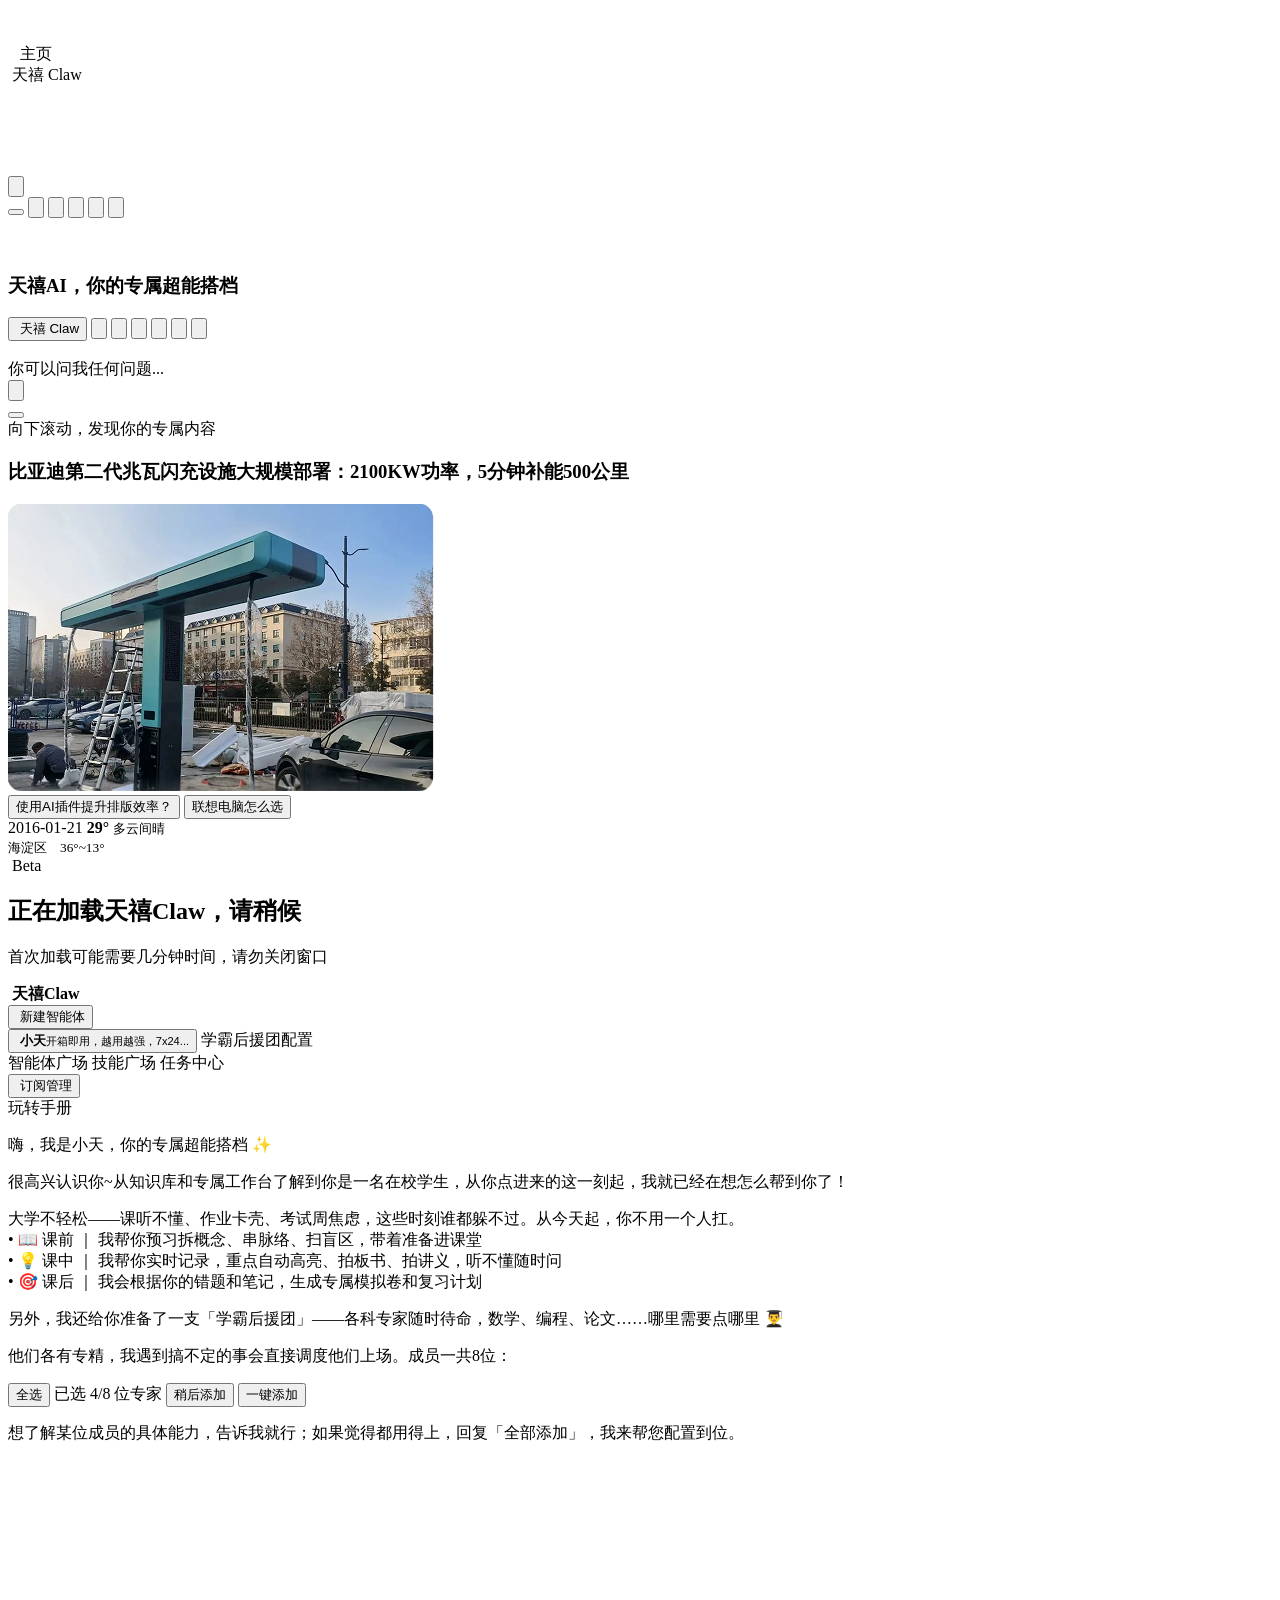
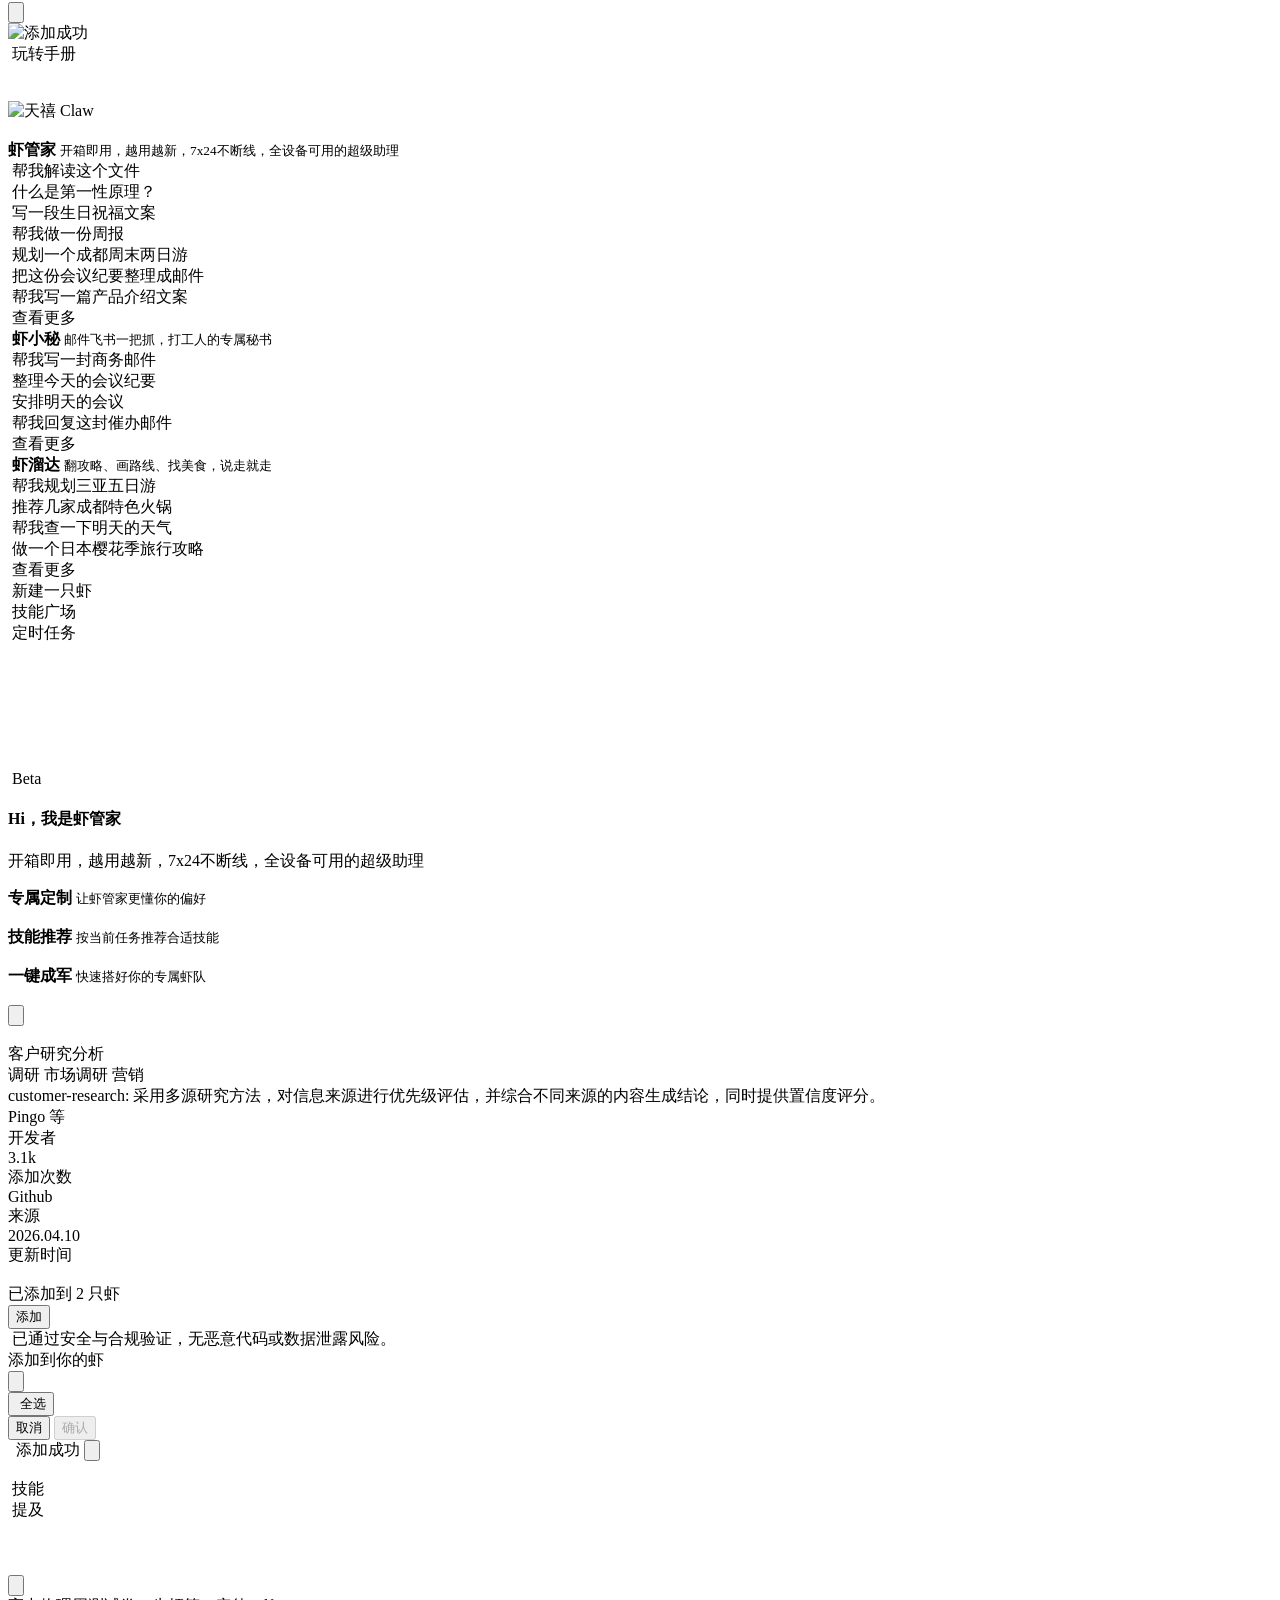
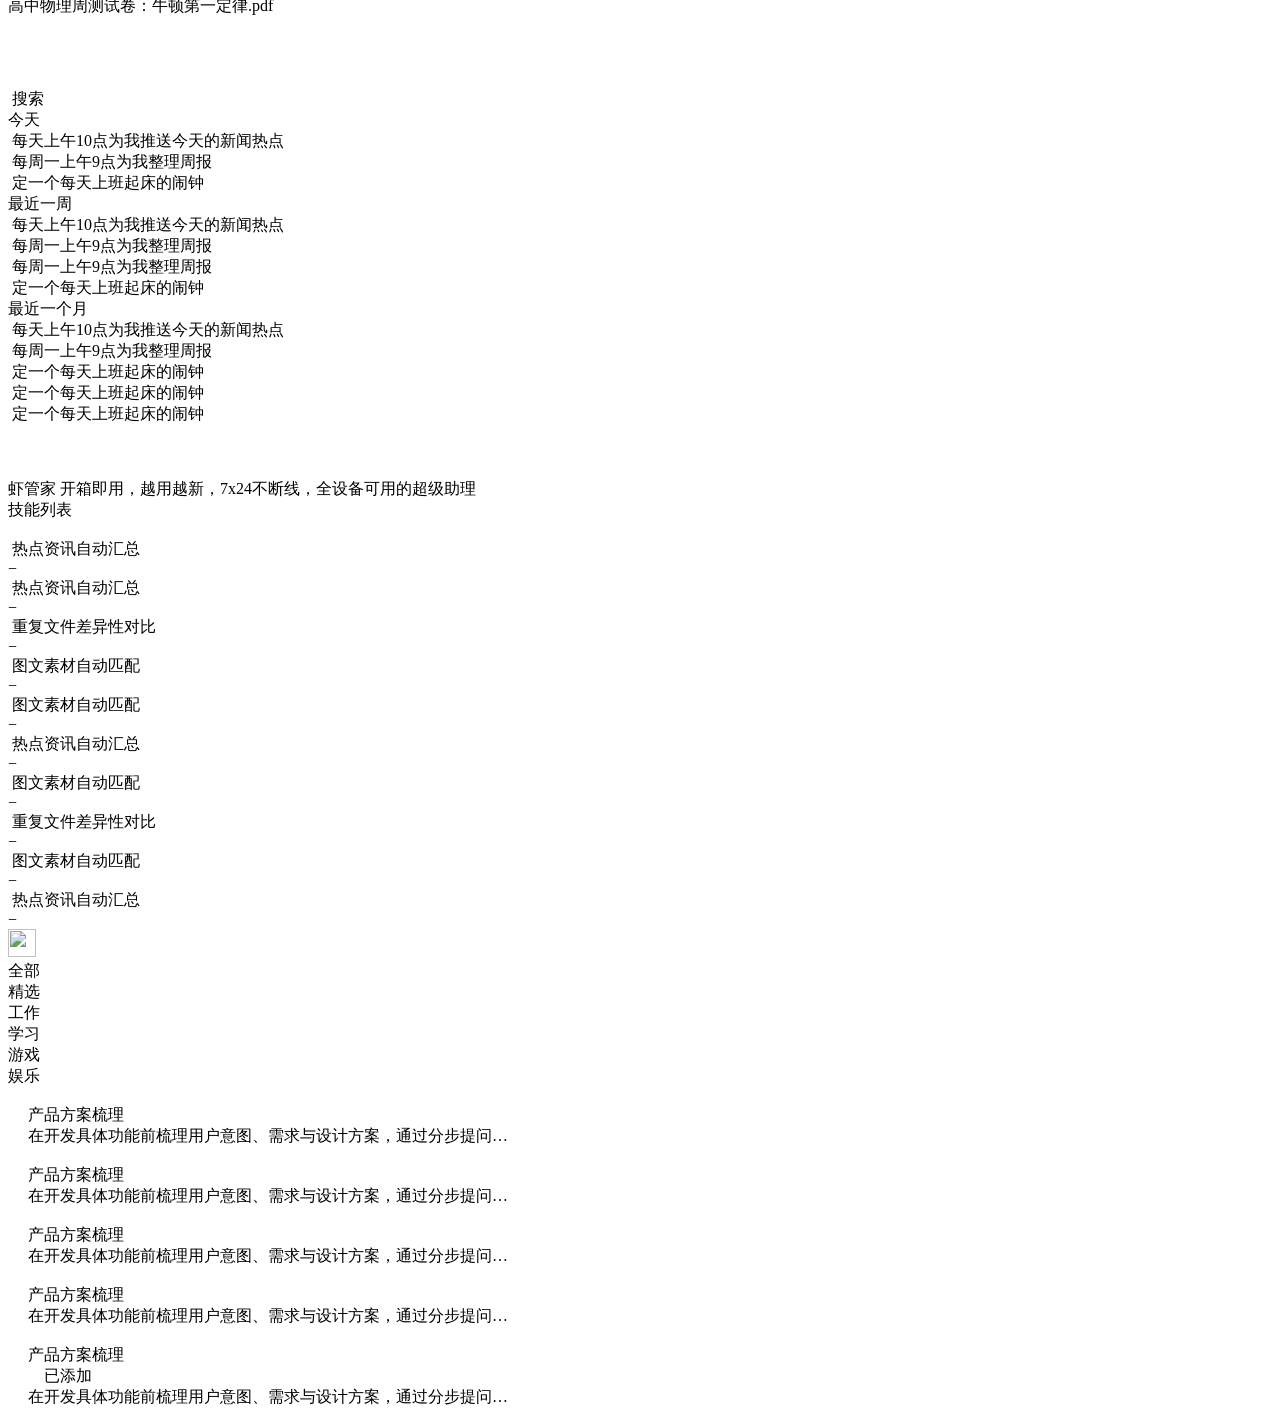
==== index.html @ ce63c719 "Update team agent names and news image" ====
<!doctype html>
<html lang="zh-CN">
  <head>
    <meta charset="UTF-8" />
    <meta name="viewport" content="width=device-width, initial-scale=1.0" />
    <title>天禧 Claw 原型 Demo</title>
    <link rel="preconnect" href="https://fonts.googleapis.com" />
    <link rel="preconnect" href="https://fonts.gstatic.com" crossorigin />
    <link
      href="https://fonts.googleapis.com/css2?family=Noto+Sans+SC:wght@400;500;700;800&display=swap"
      rel="stylesheet"
    />
    <link rel="stylesheet" href="./styles.css?v=113" />
  </head>
  <body>
    <main class="app-shell">
      <section class="window-frame">
        <header class="tab-bar">
          <div class="tab-left">
            <div class="nav-actions">
              <div class="icon-button icon-back" id="nav-back" aria-hidden="true">
                <img src="./figma-assets/4ac246a7-0e1b-4ee4-8113-e350b06fe757.svg" alt="" style="transform: rotate(180deg);" />
              </div>
              <div class="icon-button icon-next" id="nav-forward" aria-hidden="true">
                <img src="./figma-assets/8ca79659-a02a-4517-a2ae-71a71b593ab6.svg" alt="" />
              </div>
            </div>
            <div class="tabs">
              <div class="tab-chip" id="tab-home">
                <span class="tab-home-icon" aria-hidden="true">
                  <img class="tab-home-main" src="./figma-assets/990e00f2-61ce-4f03-9f2d-d0581089fe7e.svg" alt="" />
                  <img class="tab-home-mid" src="./figma-assets/045ca61f-9011-415b-8958-8389de54ae54.svg" alt="" />
                  <img class="tab-home-base" src="./figma-assets/0bb4f786-f75f-4412-b637-b1a42da5229c.svg" alt="" />
                </span>
                <span>主页</span>
              </div>
              <div class="tab-chip is-active" id="tab-claw">
                <span class="tab-chip-icon tab-chip-icon-claw" aria-hidden="true">
                  <img src="./figma-assets/31648c85-08b3-4367-ae29-587fd6237d54.svg" alt="" style="filter: brightness(0) invert(1);" />
                </span>
                <span>天禧 Claw</span>
              </div>
            </div>
          </div>
          <div class="tab-right">
            <div class="account-pill" aria-hidden="true">
              <img class="account-user" src="./figma-assets/edfb278c-764c-4f7b-ab98-3ed2301c6271.svg" alt="" />
              <span class="account-caret-wrap">
                <img class="account-caret-image" src="./figma-assets/00798c63-3f5c-48d7-908f-c9af66a1bd31.svg" alt="" />
              </span>
            </div>
            <div class="icon-button pin-button" aria-hidden="true">
              <img src="./figma-assets/a2332c31-f5c5-4651-a4c7-7cb9e21b0c14.svg" alt="" />
            </div>
            <div class="icon-button mini-button" aria-hidden="true">
              <img src="./figma-assets/a1cff4db-3dea-4eca-b961-a8d2ce35aea8.svg" alt="" />
            </div>
            <div class="icon-button square-button" aria-hidden="true">
              <img src="./figma-assets/6c886061-3810-4cc1-86ee-c3b3a1c0c426.svg" alt="" />
            </div>
            <div class="icon-button close-button" aria-hidden="true">
              <img src="./figma-assets/d434c192-59c8-4ac8-921a-c99f9961f781.svg" alt="" />
            </div>
          </div>
        </header>

        <div class="claw-flow" id="claw-flow" aria-label="天禧 Claw 开箱流程">
          <section class="claw-flow-page claw-home-page" id="claw-home-page">
            <aside class="home-rail" aria-label="主导航">
              <button class="home-rail-toggle" type="button" aria-label="展开侧栏">
                <img src="./custom-assets/claw-flow/sidebar-toggle.svg" alt="" />
              </button>
              <div class="home-rail-stack">
                <button class="home-rail-new" type="button" aria-label="新建">
                  <span></span>
                </button>
                <button class="home-rail-item" type="button" aria-label="知识库">
                  <img src="./custom-assets/claw-flow/rail-note.svg" alt="" />
                </button>
                <button class="home-rail-item" type="button" aria-label="模型广场">
                  <img src="./custom-assets/claw-flow/rail-model.svg" alt="" />
                </button>
                <button class="home-rail-item" type="button" aria-label="AI Space">
                  <img src="./custom-assets/claw-flow/rail-space.svg" alt="" />
                </button>
                <button class="home-rail-item home-claw-entry" id="home-sidebar-claw" type="button" aria-label="进入天禧 Claw">
                  <img src="./figma-assets/31648c85-08b3-4367-ae29-587fd6237d54.svg" alt="" />
                </button>
                <button class="home-rail-item" type="button" aria-label="历史纪录">
                  <img src="./custom-assets/claw-flow/rail-history.svg" alt="" />
                </button>
              </div>
            </aside>

            <div class="home-content">
              <div class="home-top-actions">
                <span class="home-top-icon"><img src="./custom-assets/claw-flow/home-phone.svg" alt="" /></span>
                <span class="home-top-icon"><img src="./custom-assets/claw-flow/home-bell.svg" alt="" /></span>
              </div>

              <div class="home-main">
                <div class="home-greeting">
                  <img class="home-orb" src="./custom-assets/claw-flow/home-orb.svg" alt="" />
                  <h1>天禧AI，你的专属超能搭档</h1>
                </div>

                <div class="home-feature-row" aria-label="推荐入口">
                  <button class="home-feature-chip is-claw" id="home-claw-chip" type="button">
                    <img src="./figma-assets/31648c85-08b3-4367-ae29-587fd6237d54.svg" alt="" />
                    <span>天禧 Claw</span>
                  </button>
                  <button class="home-feature-chip home-feature-art feature-write-art" type="button" aria-label="AI写作"><img src="./custom-assets/claw-flow/feature-write-button.svg" alt="" /></button>
                  <button class="home-feature-chip home-feature-art feature-translate-art" type="button" aria-label="AI翻译"><img src="./custom-assets/claw-flow/feature-translate-button.svg" alt="" /></button>
                  <button class="home-feature-chip home-feature-art feature-control-art" type="button" aria-label="AI操控"><img src="./custom-assets/claw-flow/feature-control-button.svg" alt="" /></button>
                  <button class="home-feature-chip home-feature-art feature-note-art" type="button" aria-label="AI妙记"><img src="./custom-assets/claw-flow/feature-note-button.svg" alt="" /></button>
                  <button class="home-feature-chip home-feature-art feature-cc-art" type="button" aria-label="同声传译"><img src="./custom-assets/claw-flow/feature-cc-button.svg" alt="" /></button>
                  <button class="home-feature-chip home-feature-art feature-all-art" type="button" aria-label="全部"><img src="./custom-assets/claw-flow/feature-all-button.svg" alt="" /></button>
                </div>

                <div class="home-prompt-card">
                  <img class="home-prompt-art" src="./custom-assets/claw-flow/home-input.svg" alt="" />
                  <div class="home-prompt-placeholder">你可以问我任何问题...</div>
                  <div class="home-prompt-toolbar">
                    <div class="home-prompt-left">
                      <button class="home-agent-pill" type="button" aria-label="智能体">
                        <img src="./custom-assets/claw-flow/agent-button.svg" alt="" />
                      </button>
                    </div>
                    <div class="home-prompt-tools">
                      <span class="tool-mini tool-cut"></span>
                      <span class="tool-mini tool-file"></span>
                      <span class="tool-mini tool-image"></span>
                      <span class="tool-mini tool-voice"></span>
                      <span class="home-tool-divider"></span>
                      <button class="home-send" type="button" aria-label="发送"></button>
                    </div>
                  </div>
                </div>

                <div class="home-discover">
                  <div class="home-discover-hint"><span class="home-scroll-icon"></span>向下滚动，发现你的专属内容</div>
                  <div class="home-card-grid">
                    <article class="home-news-card">
                      <h3>比亚迪第二代兆瓦闪充设施大规模部署：2100KW功率，5分钟补能500公里</h3>
                      <img src="./custom-assets/claw-flow/news-byd-flash-charge.png" alt="" />
                    </article>
                    <article class="home-query-card">
                      <button type="button">使用AI插件提升排版效率？<span class="query-arrow"></span></button>
                      <button type="button">联想电脑怎么选<span class="query-arrow"></span></button>
                    </article>
                    <article class="home-weather-card">
                      <span>2016-01-21</span>
                      <strong>29°</strong>
                      <small>多云间晴<br />海淀区　36°~13°</small>
                    </article>
                  </div>
                </div>
              </div>
            </div>
          </section>

          <section class="claw-flow-page claw-loading-page" id="claw-loading-page" aria-live="polite">
            <div class="loading-center">
              <div class="loading-mascot-wrap">
                <img class="loading-mascot" src="./custom-assets/claw-flow/loading-claw.png" alt="" />
                <span class="loading-beta">Beta</span>
              </div>
              <h2>正在加载天禧Claw，请稍候</h2>
              <div class="loading-progress" role="progressbar" aria-label="加载进度" aria-valuemin="0" aria-valuemax="100">
                <span id="claw-loading-bar"></span>
              </div>
              <p>首次加载可能需要几分钟时间，请勿关闭窗口</p>
            </div>
          </section>

          <section class="claw-flow-page claw-config-page" id="claw-config-page">
            <aside class="claw-config-sidebar">
              <div class="claw-side-logo">
                <img src="./figma-assets/31648c85-08b3-4367-ae29-587fd6237d54.svg" alt="" />
                <strong>天禧Claw</strong>
                <img class="side-collapse-icon" src="./custom-assets/claw-flow/sidebar-toggle.svg" alt="" />
              </div>
              <button class="claw-new-agent" type="button" aria-label="新建智能体">
                <img class="claw-new-agent-art" src="./custom-assets/claw-flow/new-agent-button.svg" alt="" />
                <span class="claw-new-agent-label">新建智能体</span>
              </button>
              <div class="claw-sidebar-work-scroll" aria-label="Claw 工作区导航">
                <button class="claw-agent-brief" type="button" data-claw-section="xiaotian" aria-label="小天">
                  <img src="./custom-assets/claw-flow/claw-avatar.png" alt="" />
                  <span><strong>小天</strong><small>开箱即用，越用越强，7x24...</small></span>
                </button>
                <span class="claw-config-entry is-active" data-claw-section="config" role="button" tabindex="0"><img src="./custom-assets/claw-flow/nav-config.svg" alt="" />学霸后援团配置</span>
                <div class="claw-sidebar-work-divider" aria-hidden="true"></div>
                <div class="claw-added-agent-list" id="claw-added-agent-list" aria-label="已添加智能体"></div>
              </div>
              <nav class="claw-config-nav" aria-label="Claw 导航">
                <span data-claw-section="expert-market" role="button" tabindex="0"><img src="./custom-assets/claw-flow/nav-agent-market.svg" alt="" />智能体广场</span>
                <span data-claw-section="skill" role="button" tabindex="0"><img src="./custom-assets/claw-flow/nav-skill-upload.svg" alt="" />技能广场</span>
                <span data-claw-section="task" role="button" tabindex="0"><img src="./custom-assets/claw-flow/nav-task-upload.svg" alt="" />任务中心</span>
              </nav>
              <button class="claw-subscription-entry" type="button" aria-label="订阅管理" data-claw-section="subscription">
                <img src="./custom-assets/claw-flow/subscription-manage.svg" alt="" />
                <span>订阅管理</span>
              </button>
            </aside>

            <div class="claw-config-main">
              <div class="claw-config-tip">
                <span class="tip-badge">玩转手册</span>
                <span class="tip-icon-btn"><img src="./figma-assets/943e5836-dc3f-4649-b350-d6d53802ca17.svg" alt="" /></span>
                <span class="tip-icon-btn"><img src="./figma-assets/31a5484d-800b-45f9-9edd-88087b498f6c.svg" alt="" /></span>
              </div>
              <div class="claw-dialog-scroll">
                <article class="claw-dialog is-intro-pending-root">
                  <p>嗨，我是小天，你的专属超能搭档 ✨</p>
                  <p>很高兴认识你~从知识库和专属工作台了解到你是一名在校学生，从你点进来的这一刻起，我就已经在想怎么帮到你了！</p>
                  <p data-typewriter-text="大学不轻松——课听不懂、作业卡壳、考试周焦虑，这些时刻谁都躲不过。从今天起，你不用一个人扛。&#10;• 📖 课前 ｜ 我帮你预习拆概念、串脉络、扫盲区，带着准备进课堂&#10;• 💡 课中 ｜ 我帮你实时记录，重点自动高亮、拍板书、拍讲义，听不懂随时问&#10;• 🎯 课后 ｜ 我会根据你的错题和笔记，生成专属模拟卷和复习计划">大学不轻松——课听不懂、作业卡壳、考试周焦虑，这些时刻谁都躲不过。从今天起，你不用一个人扛。<br />• 📖 课前 ｜ 我帮你预习拆概念、串脉络、扫盲区，带着准备进课堂<br />• 💡 课中 ｜ 我帮你实时记录，重点自动高亮、拍板书、拍讲义，听不懂随时问<br />• 🎯 课后 ｜ 我会根据你的错题和笔记，生成专属模拟卷和复习计划</p>
                  <p>另外，我还给你准备了一支「学霸后援团」——各科专家随时待命，数学、编程、论文……哪里需要点哪里 👨‍🎓</p>
                  <p>他们各有专精，我遇到搞不定的事会直接调度他们上场。成员一共8位：</p>

                  <div class="agent-select-grid" id="agent-select-grid" aria-label="选择智能体卡片"></div>

                  <div class="agent-selection-bar">
                    <button class="agent-select-all" id="agent-select-all" type="button" aria-checked="mixed">
                      <span class="agent-select-box" aria-hidden="true"></span>
                      <span>全选</span>
                    </button>
                    <span class="agent-selected-count" id="agent-selected-count">已选 4/8 位专家</span>
                    <button class="agent-later-button" id="agent-later-button" type="button">稍后添加</button>
                    <button class="agent-add-button" id="agent-add-button" type="button">一键添加</button>
                  </div>

                  <p>想了解某位成员的具体能力，告诉我就行；如果觉得都用得上，回复「全部添加」，我来帮您配置到位。</p>
                </article>
              </div>

              <form class="claw-fixed-composer">
                <div class="composer-glow"></div>
                <div class="composer-card">
                  <div class="composer-input-wrap">
                    <div
                      class="prompt-editor"
                      contenteditable="true"
                      role="textbox"
                      aria-multiline="true"
                      data-placeholder="输入任务描述或提问任何问题"
                    ></div>
                  </div>
                  <div class="composer-toolbar">
                    <div class="toolbar-left">
                      <div class="pill-select pill-flagship-select" aria-label="旗舰模式"><img class="pill-flagship-art" src="./custom-assets/claw-flow/flagship-mode-button.svg?v=2" alt="" /></div>
                      <div class="pill-select pill-art-select" aria-label="技能"><img src="./custom-assets/claw-flow/skill-button.svg" alt="" /></div>
                      <div class="pill-select pill-art-select" aria-label="提及"><img src="./custom-assets/claw-flow/mention-button.svg" alt="" /></div>
                    </div>
                    <div class="toolbar-right">
                      <div class="tool-group-wrap">
                        <div class="tool-group">
                          <div class="tool-icon"><img src="./文件.svg" alt="" /></div>
                          <div class="tool-icon"><img src="./图片.svg" alt="" /></div>
                          <div class="tool-icon"><img src="./语音.svg" alt="" /></div>
                        </div>
                        <span class="toolbar-divider"></span>
                      </div>
                      <button class="send-button" type="button"><img src="./send.svg" alt="" /></button>
                    </div>
                  </div>
                </div>
              </form>
            </div>

            <div class="claw-xiaotian-main" id="claw-xiaotian-main" hidden>
              <div class="claw-xiaotian-tip">
                <span class="tip-badge">玩转手册</span>
                <span class="tip-icon-btn"><img src="./figma-assets/943e5836-dc3f-4649-b350-d6d53802ca17.svg" alt="" /></span>
                <span class="tip-icon-btn"><img src="./figma-assets/31a5484d-800b-45f9-9edd-88087b498f6c.svg" alt="" /></span>
              </div>
              <div class="claw-xiaotian-content">
                <div class="claw-agent-home-hero">
                  <img class="claw-agent-home-avatar" id="claw-agent-home-avatar" src="./custom-assets/claw-flow/claw-avatar.png" alt="" />
                  <h1 id="claw-agent-home-title">Hi，我是小天</h1>
                  <p id="claw-agent-home-desc">开箱即用，越用越强，7x24不断线，全设备可用的超级助理</p>
                </div>
                <div class="claw-xiaotian-quick-row" aria-label="快捷入口">
                  <button type="button">
                    <span class="claw-xiaotian-quick-icon">+</span>
                    <strong class="claw-quick-new-agent-title">新建智能体</strong>
                    <small>专家智能体一起干活</small>
                  </button>
                  <button type="button" data-claw-section="task">
                    <span class="claw-xiaotian-quick-icon">⏱</span>
                    <strong>任务中心</strong>
                    <small>到点自动帮你办事</small>
                  </button>
                  <button type="button">
                    <span class="claw-xiaotian-quick-icon">?</span>
                    <strong>快速入门</strong>
                    <small>快速获取使用灵感</small>
                  </button>
                  <button type="button" data-claw-section="skill">
                    <span class="claw-xiaotian-quick-icon">✦</span>
                    <strong>教他一个技能</strong>
                    <small>让智能体学会你的技能</small>
                  </button>
                </div>
                <form class="claw-agent-home-composer" aria-label="输入任务描述或提问任何问题">
                  <div class="composer-glow"></div>
                  <div class="composer-card">
                    <div class="composer-input-wrap">
                      <div
                        class="prompt-editor"
                        contenteditable="true"
                        role="textbox"
                        aria-multiline="true"
                        data-placeholder="发消息或输入“/”选择技能"
                      ></div>
                    </div>
                    <div class="composer-toolbar">
                      <div class="toolbar-left">
                        <div class="pill-select pill-flagship-select" aria-label="旗舰模式"><img class="pill-flagship-art" src="./custom-assets/claw-flow/flagship-mode-button.svg?v=2" alt="" /></div>
                        <div class="pill-select pill-art-select" aria-label="技能"><img src="./custom-assets/claw-flow/skill-button.svg" alt="" /></div>
                        <div class="pill-select pill-art-select" aria-label="提及"><img src="./custom-assets/claw-flow/mention-button.svg" alt="" /></div>
                      </div>
                      <div class="toolbar-right">
                        <div class="tool-group-wrap">
                          <div class="tool-group">
                            <div class="tool-icon"><img src="./文件.svg" alt="" /></div>
                            <div class="tool-icon"><img src="./图片.svg" alt="" /></div>
                            <div class="tool-icon"><img src="./语音.svg" alt="" /></div>
                          </div>
                          <span class="toolbar-divider"></span>
                        </div>
                        <button class="send-button" type="button"><img src="./send.svg" alt="" /></button>
                      </div>
                    </div>
                  </div>
                </form>
              </div>
            </div>

            <div class="claw-skill-add-toast" id="claw-skill-add-toast" aria-hidden="true">
              <img src="./custom-assets/claw-flow/skill-add-success-toast.svg" alt="添加成功" />
            </div>

            <div class="claw-expert-market-main" id="claw-expert-market-main" hidden>
              <div class="expert-market-toast" id="expert-market-toast" aria-hidden="true">
                <img src="./custom-assets/claw-flow/add-toast.svg" alt="" />
              </div>
              <div class="expert-market-scroll">
                <header class="expert-market-header">
                  <h2>智能体广场</h2>
                  <label class="expert-market-search">
                    <span aria-hidden="true"></span>
                    <input type="search" placeholder="搜索智能体" aria-label="搜索智能体" />
                  </label>
                </header>
                <div class="expert-market-tabs" aria-label="智能体一级分类">
                  <button class="is-active" type="button" data-expert-primary="一键组队">一键组队</button>
                  <button type="button" data-expert-primary="学习">学习</button>
                  <button type="button" data-expert-primary="工作">工作</button>
                  <button type="button" data-expert-primary="生活">生活</button>
                </div>
                <div class="expert-market-subtabs" id="expert-market-subtabs" aria-label="智能体二级分类" hidden></div>
                <div class="expert-team-grid" id="expert-team-grid" aria-label="智能体广场列表"></div>
              </div>
            </div>

            <div class="claw-skill-market-main" id="claw-skill-market-main" hidden>
              <div class="claw-skill-market-scroll">
                <header class="claw-skill-market-header">
                  <h2>技能广场</h2>
                  <div class="claw-skill-market-header-right">
                    <div class="claw-skill-search-wrap">
                      <div class="claw-skill-market-search">
                        <img class="claw-skill-market-search-icon" src="./icon/skills-search.svg?v=2" alt="" />
                        <input type="search" placeholder="搜索技能名称、描述或标签" aria-label="搜索技能" />
                        <button class="claw-skill-market-search-clear" type="button" aria-label="清空搜索">×</button>
                      </div>
                      <div class="claw-skill-search-popover" id="claw-skill-search-popover" hidden></div>
                    </div>
                    <button class="claw-skill-market-btn claw-skill-market-btn-ghost" type="button">
                      <img src="./icon/skills-manage.svg" alt="" />
                      管理技能
                    </button>
                    <button class="claw-skill-market-btn claw-skill-market-btn-solid" type="button">
                      <img src="./icon/skills-add.svg" alt="" />
                      新建技能
                    </button>
                  </div>
                </header>

                <div class="claw-skill-promo-row" aria-hidden="true">
                  <div class="claw-skill-promo">
                    <img src="./custom-assets/claw-flow/skill-market/banner-orange.png" alt="" />
                  </div>
                  <div class="claw-skill-promo">
                    <img src="./custom-assets/claw-flow/skill-market/banner-blue.png" alt="" />
                  </div>
                </div>

                <div class="claw-skill-toolbar">
                  <span class="claw-skill-toolbar-title">全部技能</span>
                  <div class="claw-skill-sort" role="group" aria-label="排序">
                    <button type="button" class="claw-skill-sort-btn">按最多添加数</button>
                    <button type="button" class="claw-skill-sort-btn is-active">按最近时间</button>
                  </div>
                </div>

                <div class="claw-skill-category-tabs" id="claw-skill-category-tabs" aria-label="技能分类">
                  <button class="is-active" type="button">工作提效</button>
                  <button type="button">学习教育</button>
                  <button type="button">娱乐体验</button>
                  <button type="button">生活服务</button>
                  <button type="button">法律服务</button>
                  <button type="button">工业设计</button>
                  <button type="button">媒体创作</button>
                  <button type="button">编程开发</button>
                </div>

                <div class="claw-skill-card-grid" id="claw-skill-card-grid" aria-label="技能列表"></div>
              </div>
            </div>

            <div class="claw-task-center-main" id="claw-task-center-main" hidden>
              <div class="claw-task-center-scroll">
                <header class="claw-task-header">
                  <h2>任务中心</h2>
                  <button class="claw-task-new-btn" type="button"><span aria-hidden="true">+</span>新建任务</button>
                </header>
                <div class="claw-task-grid" id="claw-task-grid" aria-label="任务列表"></div>
              </div>
            </div>

            <div class="claw-subscription-main" id="claw-subscription-main" hidden>
              <div class="claw-subscription-scroll">
                <header class="claw-subscription-header">
                  <h2>订阅管理</h2>
                </header>
                <section class="claw-subscription-summary" aria-label="订阅概览">
                  <div class="claw-member-card">
                    <span class="claw-member-status">生效中</span>
                    <strong>白银会员</strong>
                    <small>有效期：2026.05.04　连续包月</small>
                  </div>
                  <div class="claw-energy-panel">
                    <div class="claw-energy-title">总能量 <span>35,000</span></div>
                    <div class="claw-energy-stats">
                      <div>
                        <span>订阅能量</span>
                        <strong>25,000 <em>/40,000</em></strong>
                        <i aria-hidden="true"><b></b></i>
                      </div>
                      <div>
                        <span>永久能量</span>
                        <strong>10,000</strong>
                        <button type="button">购买能量</button>
                      </div>
                    </div>
                  </div>
                </section>
                <div class="claw-subscription-tabs" role="tablist" aria-label="订阅类型">
                  <button class="is-active" type="button">订阅计划</button>
                  <button type="button">能量消耗</button>
                </div>
                <section class="claw-plan-grid" aria-label="订阅套餐">
                  <button class="claw-plan-card" type="button" data-plan="silver" aria-disabled="true">
                    <span class="claw-plan-name">白银</span>
                    <small>满足日常轻度使用</small>
                    <span class="claw-plan-price"><em>¥</em>49<i>/月</i></span>
                    <span class="claw-plan-action">你已是白银用户</span>
                    <span class="claw-plan-energy"><b>40,000</b> 能量 <i>（有效期30天）</i></span>
                  </button>
                  <button class="claw-plan-card is-selected" type="button" data-plan="gold">
                    <span class="claw-plan-name">黄金</span>
                    <small>满足办公学习高频使用</small>
                    <span class="claw-plan-price"><em>¥</em>99<i>/月</i></span>
                    <span class="claw-plan-action">立即订阅</span>
                    <span class="claw-plan-energy"><b>90,000</b> 能量 <i>（有效期30天）</i></span>
                  </button>
                  <button class="claw-plan-card" type="button" data-plan="diamond">
                    <span class="claw-plan-name">钻石</span>
                    <small>满足多场景重度使用</small>
                    <span class="claw-plan-price"><em>¥</em>199<i>/月</i></span>
                    <span class="claw-plan-action">立即订阅</span>
                    <span class="claw-plan-energy"><b>200,000</b> 能量 <i>（有效期30天）</i></span>
                  </button>
                </section>
                <footer class="claw-subscription-contact">
                  开发票联系客服QQ：273619164
                  <span aria-hidden="true"></span>
                </footer>
              </div>
            </div>

            <div class="claw-task-delete-modal" id="claw-task-delete-modal" hidden aria-hidden="true">
              <button class="claw-task-delete-mask" type="button" aria-label="取消删除"></button>
              <div class="claw-task-delete-dialog" role="dialog" aria-modal="true" aria-labelledby="claw-task-delete-title">
                <button class="claw-task-delete-close" type="button" aria-label="关闭">×</button>
                <h3 id="claw-task-delete-title">确认删除任务吗？</h3>
                <p>删除后，该任务将无法恢复</p>
                <div class="claw-task-delete-actions">
                  <button class="claw-task-delete-cancel" type="button">取消</button>
                  <button class="claw-task-delete-confirm" type="button">确认</button>
                </div>
              </div>
            </div>

            <div class="expert-detail-modal" id="expert-detail-modal" hidden aria-hidden="true">
              <button class="expert-detail-mask" type="button" aria-label="关闭详情"></button>
              <div class="expert-detail-card" role="dialog" aria-modal="true" aria-labelledby="expert-detail-title">
                <button class="expert-detail-close" type="button" aria-label="关闭详情">×</button>
                <div class="expert-detail-body" id="expert-detail-body"></div>
                <div class="expert-detail-footer">
                  <button class="expert-detail-add" id="expert-detail-add" type="button">添加</button>
                </div>
              </div>
            </div>

            <div class="claw-skill-detail-modal" id="claw-skill-detail-modal" hidden aria-hidden="true">
              <button class="claw-skill-detail-mask" type="button" aria-label="关闭"></button>
              <div
                class="claw-skill-detail-card"
                role="dialog"
                aria-modal="true"
                aria-labelledby="claw-skill-detail-name"
              >
                <button class="claw-skill-detail-x" type="button" aria-label="关闭">
                  <img src="./icon/skills-detail-close.svg" alt="" />
                </button>
                <div class="claw-skill-detail-scroll">
                  <div class="claw-skill-detail-hero">
                    <div class="claw-skill-detail-icon-wrap">
                      <img class="claw-skill-detail-icon" id="claw-skill-detail-icon" src="" alt="" />
                    </div>
                    <div class="claw-skill-detail-name" id="claw-skill-detail-name"></div>
                    <div class="claw-skill-detail-sub" id="claw-skill-detail-sub"></div>
                    <div class="claw-skill-detail-tags" id="claw-skill-detail-tags"></div>
                    <p class="claw-skill-detail-longdesc" id="claw-skill-detail-longdesc"></p>
                  </div>

                  <div class="claw-skill-detail-meta" id="claw-skill-detail-meta">
                    <div class="claw-skill-detail-meta-item">
                      <div class="claw-skill-detail-meta-val" id="claw-skill-detail-author"></div>
                      <div class="claw-skill-detail-meta-key">开发者</div>
                    </div>
                    <div class="claw-skill-detail-meta-divider"></div>
                    <div class="claw-skill-detail-meta-item">
                      <div class="claw-skill-detail-meta-val" id="claw-skill-detail-count"></div>
                      <div class="claw-skill-detail-meta-key">添加次数</div>
                    </div>
                    <div class="claw-skill-detail-meta-divider"></div>
                    <div class="claw-skill-detail-meta-item">
                      <div class="claw-skill-detail-meta-val" id="claw-skill-detail-source"></div>
                      <div class="claw-skill-detail-meta-key">来源</div>
                    </div>
                    <div class="claw-skill-detail-meta-divider"></div>
                    <div class="claw-skill-detail-meta-item">
                      <div class="claw-skill-detail-meta-val" id="claw-skill-detail-updated"></div>
                      <div class="claw-skill-detail-meta-key">更新时间</div>
                    </div>
                  </div>

                  <div class="claw-skill-detail-howto" id="claw-skill-detail-howto" hidden>
                    <div class="claw-skill-detail-howto-head">
                      <span class="claw-skill-detail-howto-doc" aria-hidden="true">
                        <img src="./custom-assets/claw-flow/howto-title-icon.svg" alt="" />
                      </span>
                      <span>怎么使用？</span>
                    </div>
                    <div class="claw-skill-detail-howto-list" id="claw-skill-detail-howto-list"></div>
                  </div>
                </div>

                <div class="claw-skill-detail-footer">
                  <button class="claw-skill-detail-add-btn" id="claw-skill-detail-add-btn" type="button">去添加</button>
                  <div class="claw-skill-detail-safe">
                    <img class="claw-skill-detail-safe-icon" src="./custom-assets/claw-flow/qianxin-safe.svg" alt="" />
                    <span id="claw-skill-detail-safe-text"></span>
                  </div>
                </div>
              </div>
            </div>
          </section>
        </div>

        <div class="window-body">
          <div class="top-tip">
            <div class="tip-badge">
              <img
                class="tip-icon"
                src="./figma-assets/8441306d-5267-4a68-b918-d20ff9ad4512.svg"
                alt=""
              />
              <span>玩转手册</span>
            </div>
            <div class="tip-icon-btn" id="btn-history" title="历史对话">
              <div class="tip-icon-inner">
                <img src="./figma-assets/943e5836-dc3f-4649-b350-d6d53802ca17.svg" alt="" />
              </div>
            </div>
            <div class="tip-icon-btn" id="btn-agent-detail" title="虾详情">
              <div class="tip-icon-inner tip-icon-inner-lg">
                <img src="./figma-assets/31a5484d-800b-45f9-9edd-88087b498f6c.svg" alt="" />
              </div>
            </div>
          </div>
          <aside class="sidebar" id="sidebar">
            <!-- Expanded state -->
            <div class="sidebar-inner" id="sidebar-expanded">
              <div class="sidebar-header">
                <img
                  class="sidebar-logo"
                  src="./figma-assets/7d7b6f73-c1e6-447e-8c39-2870c8a89a9c.svg"
                  alt="天禧 Claw"
                />
                <img
                  class="mini-square-image sidebar-toggle"
                  id="sidebar-collapse-btn"
                  src="./figma-assets/cb300e07-9636-4517-ba6d-23e38d9356c9.svg"
                  alt=""
                />
              </div>

              <div class="sidebar-content">
                <section class="agent-block">
                  <div class="agent-card is-active">
                    <div class="agent-avatar-wrap">
                      <div class="agent-avatar-clip">
                        <img src="./custom-assets/agent-xiaguanjia.png" alt="" />
                      </div>
                    </div>
                    <span class="agent-copy">
                      <strong>虾管家</strong>
                      <small>开箱即用，越用越新，7x24不断线，全设备可用的超级助理</small>
                    </span>
                  </div>

                  <nav class="history-list" data-agent="xiaguangjia">
                    <div class="history-item" data-hist-idx="0">
                      <img class="history-icon" src="./figma-assets/c5bfdab3-8b28-41d7-8092-2efef30eca17.svg" alt="" />
                      <span>帮我解读这个文件</span>
                    </div>
                    <div class="history-item" data-hist-idx="1">
                      <img class="history-icon" src="./figma-assets/c5bfdab3-8b28-41d7-8092-2efef30eca17.svg" alt="" />
                      <span>什么是第一性原理？</span>
                    </div>
                    <div class="history-item" data-hist-idx="2">
                      <img class="history-icon" src="./figma-assets/c5bfdab3-8b28-41d7-8092-2efef30eca17.svg" alt="" />
                      <span>写一段生日祝福文案</span>
                    </div>
                    <div class="history-item history-hidden" data-hist-idx="3">
                      <img class="history-icon" src="./figma-assets/c5bfdab3-8b28-41d7-8092-2efef30eca17.svg" alt="" />
                      <span>帮我做一份周报</span>
                    </div>
                    <div class="history-item history-hidden" data-hist-idx="4">
                      <img class="history-icon" src="./figma-assets/c5bfdab3-8b28-41d7-8092-2efef30eca17.svg" alt="" />
                      <span>规划一个成都周末两日游</span>
                    </div>
                    <div class="history-item history-hidden" data-hist-idx="5">
                      <img class="history-icon" src="./figma-assets/c5bfdab3-8b28-41d7-8092-2efef30eca17.svg" alt="" />
                      <span>把这份会议纪要整理成邮件</span>
                    </div>
                    <div class="history-item history-hidden" data-hist-idx="6">
                      <img class="history-icon" src="./figma-assets/c5bfdab3-8b28-41d7-8092-2efef30eca17.svg" alt="" />
                      <span>帮我写一篇产品介绍文案</span>
                    </div>
                    <div class="history-item history-more" data-agent-more="xiaguangjia">
                      <img class="history-icon" src="./figma-assets/214502a9-fe9d-4037-98f1-24cbe63dd3ac.svg" alt="" />
                      <span>查看更多</span>
                    </div>
                  </nav>
                </section>

                <div class="sidebar-divider"></div>

                <section class="agent-block secondary-block">
                  <div class="secondary-agent" data-agent="xiaoxiaomi">
                    <img
                      class="agent-avatar"
                      src="https://www.figma.com/api/mcp/asset/99b853ee-2334-4d97-9d2d-34b5cb63d180"
                      alt=""
                    />
                    <span class="agent-copy">
                      <strong>虾小秘</strong>
                      <small>邮件飞书一把抓，打工人的专属秘书</small>
                    </span>
                  </div>

                  <nav class="history-list is-hidden" data-agent="xiaoxiaomi">
                    <div class="history-item" data-hist-idx="7">
                      <img class="history-icon" src="./figma-assets/c5bfdab3-8b28-41d7-8092-2efef30eca17.svg" alt="" />
                      <span>帮我写一封商务邮件</span>
                    </div>
                    <div class="history-item" data-hist-idx="8">
                      <img class="history-icon" src="./figma-assets/c5bfdab3-8b28-41d7-8092-2efef30eca17.svg" alt="" />
                      <span>整理今天的会议纪要</span>
                    </div>
                    <div class="history-item" data-hist-idx="9">
                      <img class="history-icon" src="./figma-assets/c5bfdab3-8b28-41d7-8092-2efef30eca17.svg" alt="" />
                      <span>安排明天的会议</span>
                    </div>
                    <div class="history-item history-hidden" data-hist-idx="10">
                      <img class="history-icon" src="./figma-assets/c5bfdab3-8b28-41d7-8092-2efef30eca17.svg" alt="" />
                      <span>帮我回复这封催办邮件</span>
                    </div>
                    <div class="history-item history-more" data-agent-more="xiaoxiaomi">
                      <img class="history-icon" src="./figma-assets/214502a9-fe9d-4037-98f1-24cbe63dd3ac.svg" alt="" />
                      <span>查看更多</span>
                    </div>
                  </nav>
                </section>

                <section class="agent-block secondary-block">
                  <div class="secondary-agent" data-agent="xialiuda">
                    <img
                      class="agent-avatar"
                      src="https://www.figma.com/api/mcp/asset/99b853ee-2334-4d97-9d2d-34b5cb63d180"
                      alt=""
                    />
                    <span class="agent-copy">
                      <strong>虾溜达</strong>
                      <small>翻攻略、画路线、找美食，说走就走</small>
                    </span>
                  </div>

                  <nav class="history-list is-hidden" data-agent="xialiuda">
                    <div class="history-item" data-hist-idx="11">
                      <img class="history-icon" src="./figma-assets/c5bfdab3-8b28-41d7-8092-2efef30eca17.svg" alt="" />
                      <span>帮我规划三亚五日游</span>
                    </div>
                    <div class="history-item" data-hist-idx="12">
                      <img class="history-icon" src="./figma-assets/c5bfdab3-8b28-41d7-8092-2efef30eca17.svg" alt="" />
                      <span>推荐几家成都特色火锅</span>
                    </div>
                    <div class="history-item" data-hist-idx="13">
                      <img class="history-icon" src="./figma-assets/c5bfdab3-8b28-41d7-8092-2efef30eca17.svg" alt="" />
                      <span>帮我查一下明天的天气</span>
                    </div>
                    <div class="history-item history-hidden" data-hist-idx="14">
                      <img class="history-icon" src="./figma-assets/c5bfdab3-8b28-41d7-8092-2efef30eca17.svg" alt="" />
                      <span>做一个日本樱花季旅行攻略</span>
                    </div>
                    <div class="history-item history-more" data-agent-more="xialiuda">
                      <img class="history-icon" src="./figma-assets/214502a9-fe9d-4037-98f1-24cbe63dd3ac.svg" alt="" />
                      <span>查看更多</span>
                    </div>
                  </nav>
                </section>

                <div class="sidebar-bottom">
                  <div class="create-agent-button">
                    <img src="./figma-assets/ddce7355-5b30-418e-9faa-cbe8f7dde45d.svg" alt="" />
                    <span>新建一只虾</span>
                  </div>

                  <nav class="sidebar-links">
                    <div class="sidebar-link" id="sidebar-skill-market">
                      <img src="./figma-assets/974532bf-2194-4a7e-b4e3-9ed4d39ec017.svg" alt="" />
                      <span>技能广场</span>
                    </div>
                    <div class="sidebar-link" id="sidebar-scheduled-tasks">
                      <img src="https://www.figma.com/api/mcp/asset/5012dedc-47fd-4fba-9205-35ee583a6d1c" alt="" />
                      <span>定时任务</span>
                    </div>
                  </nav>
                </div>
              </div>
            </div>

            <!-- Collapsed state -->
            <div class="sidebar-collapsed" id="sidebar-collapsed">
              <div class="collapsed-top">
                <img
                  class="sidebar-toggle-btn"
                  id="sidebar-expand-btn"
                  src="./figma-assets/cb300e07-9636-4517-ba6d-23e38d9356c9.svg"
                  alt=""
                />
                <div class="collapsed-active-wrap">
                  <img class="collapsed-active-img" src="https://www.figma.com/api/mcp/asset/716c7761-9506-48c4-b3e3-f805624601bc" alt="" />
                </div>
                <div class="collapsed-agent-item">
                  <img class="collapsed-avatar" src="https://www.figma.com/api/mcp/asset/f031e834-a207-497b-a267-4d0e2960ecd1" alt="" />
                </div>
                <div class="collapsed-agent-item">
                  <img class="collapsed-avatar" src="https://www.figma.com/api/mcp/asset/f031e834-a207-497b-a267-4d0e2960ecd1" alt="" />
                </div>
              </div>
              <div class="collapsed-new-btn">
                <img src="./figma-assets/ddce7355-5b30-418e-9faa-cbe8f7dde45d.svg" alt="" />
              </div>
              <div class="collapsed-nav">
                <div class="collapsed-nav-item">
                  <img class="collapsed-nav-icon-sm" src="./figma-assets/974532bf-2194-4a7e-b4e3-9ed4d39ec017.svg" alt="" />
                </div>
                <div class="collapsed-nav-item">
                  <img class="collapsed-nav-icon-lg" src="https://www.figma.com/api/mcp/asset/61f9fdf8-6cb5-4d4f-b6f9-3ef4f2cc023b" alt="" />
                </div>
              </div>
            </div>
          </aside>

          <div class="main-area-wrap" id="main-area-wrap">
          <section class="main-stage">
            <div class="main-stage-scroll" id="main-stage-scroll">
              <div class="main-stage-scroll-inner">
              <section class="welcome-panel" id="welcome-panel">
                <div class="hero-brand">
                  <div class="logo-group">
                    <div class="brand-mark">
                      <img
                        class="brand-image"
                        src="./figma-assets/bdd4dc24-5b5f-4d23-93d7-feff0d68bbc7.png"
                        alt=""
                      />
                      <span class="beta-pill">Beta</span>
                    </div>
                    <h1 class="welcome-headline">Hi，我是虾管家</h1>
                  </div>
                  <p class="welcome-tagline">开箱即用，越用越新，7x24不断线，全设备可用的超级助理</p>
                </div>

                <div class="quick-actions" id="quick-actions">
                  <div class="quick-card">
                    <div class="quick-card-text">
                      <strong>专属定制</strong>
                      <small>让虾管家更懂你的偏好</small>
                    </div>
                    <span class="quick-illus" aria-hidden="true">
                      <img src="./custom-assets/quick-custom.png" alt="" />
                    </span>
                  </div>
                  <div class="quick-card">
                    <div class="quick-card-text">
                      <strong>技能推荐</strong>
                      <small>按当前任务推荐合适技能</small>
                    </div>
                    <span class="quick-illus" aria-hidden="true">
                      <img src="./custom-assets/quick-skill.png" alt="" />
                    </span>
                  </div>
                  <div class="quick-card">
                    <div class="quick-card-text">
                      <strong>一键成军</strong>
                      <small>快速搭好你的专属虾队</small>
                    </div>
                    <span class="quick-illus" aria-hidden="true">
                      <img src="./custom-assets/quick-squad.png" alt="" />
                    </span>
                  </div>
                </div>
              </section>

              <section class="skills-market-page" id="skills-market-page" style="display: none;">
                <div class="skills-market-container">
                  <div class="skills-market-header">
                    <div class="skills-market-title">技能广场</div>
                    <div class="skills-market-actions">
                      <div class="skills-market-search" role="search">
                        <img class="skills-market-search-icon" src="./icon/skills-search.svg?v=2" alt="" />
                        <input class="skills-market-search-input" placeholder="搜索技能名称、描述或标签" />
                        <div class="skills-market-autocomplete" id="skills-market-autocomplete" role="listbox" aria-label="搜索联想"></div>
                      </div>
                      <button class="skills-market-btn skills-market-btn-ghost" type="button">
                        <img class="skills-market-btn-icon" src="./icon/skills-manage.svg" alt="" />
                        管理技能
                      </button>
                      <div class="skills-market-create-wrap">
                      <button class="skills-market-btn skills-market-btn-primary" type="button">
                        <img class="skills-market-btn-icon" src="./icon/skills-add.svg" alt="" />
                        新建技能
                      </button>
                      <div class="skills-market-create-hover" aria-hidden="true">
                        <div class="skills-market-create-hover-item">
                          <span class="skills-market-create-hover-icon" aria-hidden="true">
                            <img src="./icon/skills-create-by-chat.svg" alt="" />
                          </span>
                          <span class="skills-market-create-hover-text">
                            <span class="skills-market-create-hover-title">使用对话新建</span>
                            <span class="skills-market-create-hover-desc">描述你的需求，AI 帮你生成</span>
                          </span>
                        </div>
                      </div>
                      </div>
                    </div>
                  </div>

                  <div class="skills-market-tabs" role="tablist" aria-label="技能分类">
                    <button class="skills-market-tab is-active" type="button">精选</button>
                    <button class="skills-market-tab" type="button">工作</button>
                    <button class="skills-market-tab" type="button">学习</button>
                    <button class="skills-market-tab" type="button">游戏</button>
                    <button class="skills-market-tab" type="button">娱乐</button>
                  </div>

                  <div class="skills-card-grid">
                  <article class="skills-card">
                    <div class="skills-card-top">
                      <img class="skills-card-icon" src="./icon/skill-1.png" alt="" />
                      <span class="skills-card-badge">
                        <span class="skills-card-badge-icon" aria-hidden="true">
                          <img class="skills-card-badge-success" src="./icon/成功.svg" alt="" />
                        </span>
                        <span>已添加</span>
                      </span>
                    </div>
                    <div class="skills-card-body">
                      <h3 class="skills-card-title">AI 文本优化</h3>
                      <p class="skills-card-desc">识别和去除 AI 生成文本的痕迹，使文字听起来更自然、更有人味</p>
                    </div>
                    <div class="skills-card-footer">
                      <div class="skills-card-tags">
                        <span class="skills-card-tag">写作</span>
                        <span class="skills-card-tag">内容优化</span>
                      </div>
                      <div class="skills-card-meta">7.3k 添加</div>
                    </div>
                  </article>

                  <article class="skills-card">
                    <div class="skills-card-top">
                      <img class="skills-card-icon" src="./icon/skill-3.png" alt="" />
                    </div>
                    <div class="skills-card-body">
                      <h3 class="skills-card-title">营销文案创作</h3>
                      <p class="skills-card-desc">用于为任意页面撰写、改写或优化营销文案，包括首页、落地页、定价页、功能页、关于页或…</p>
                    </div>
                    <div class="skills-card-footer">
                      <div class="skills-card-tags">
                        <span class="skills-card-tag">营销</span>
                        <span class="skills-card-tag">写作</span>
                      </div>
                      <div class="skills-card-meta">3.3k 添加</div>
                    </div>
                  </article>

                  <article class="skills-card">
                    <div class="skills-card-top">
                      <img class="skills-card-icon" src="./icon/skill-8.png" alt="" />
                    </div>
                    <div class="skills-card-body">
                      <h3 class="skills-card-title">客户研究分析</h3>
                      <p class="skills-card-desc">采用多源研究方法，对信息来源进行优先级评估，并综合不同来源的内容生成结论，同时提…</p>
                    </div>
                    <div class="skills-card-footer">
                      <div class="skills-card-tags">
                        <span class="skills-card-tag">调研</span>
                        <span class="skills-card-tag">市场调研</span>
                        <span class="skills-card-tag">营销</span>
                      </div>
                      <div class="skills-card-meta">2.9k 添加</div>
                    </div>
                  </article>

                  <article class="skills-card">
                    <div class="skills-card-top">
                      <img class="skills-card-icon" src="./icon/skill-2.png" alt="" />
                    </div>
                    <div class="skills-card-body">
                      <h3 class="skills-card-title">营销心理分析</h3>
                      <p class="skills-card-desc">将心理学原理、思维模型、行为科学应用到营销中，增强用户对内容的理解与接受度</p>
                    </div>
                    <div class="skills-card-footer">
                      <div class="skills-card-tags">
                        <span class="skills-card-tag">写作</span>
                        <span class="skills-card-tag">内容优化</span>
                      </div>
                      <div class="skills-card-meta">7.3k 添加</div>
                    </div>
                  </article>

                  <article class="skills-card">
                    <div class="skills-card-top">
                      <img class="skills-card-icon" src="./icon/skill-4.png" alt="" />
                    </div>
                    <div class="skills-card-body">
                      <h3 class="skills-card-title">营销心理分析</h3>
                      <p class="skills-card-desc">将心理学原理、思维模型、行为科学应用到营销中，增强用户提及以下内容的理解与接受度</p>
                    </div>
                    <div class="skills-card-footer">
                      <div class="skills-card-tags">
                        <span class="skills-card-tag">写作</span>
                        <span class="skills-card-tag">内容优化</span>
                      </div>
                      <div class="skills-card-meta">2.8k 添加</div>
                    </div>
                  </article>

                  <article class="skills-card">
                    <div class="skills-card-top">
                      <img class="skills-card-icon" src="./icon/skill-5.png" alt="" />
                      <span class="skills-card-badge">
                        <span class="skills-card-badge-icon" aria-hidden="true">
                          <img class="skills-card-badge-success" src="./icon/成功.svg" alt="" />
                        </span>
                        <span>已添加</span>
                      </span>
                    </div>
                    <div class="skills-card-body">
                      <h3 class="skills-card-title">用户洞察提炼</h3>
                      <p class="skills-card-desc">通过主题分析、亲和图分析法、用户画像构建和机会规模评估，将访谈笔记、调查数据和客服…</p>
                    </div>
                    <div class="skills-card-footer">
                      <div class="skills-card-tags">
                        <span class="skills-card-tag">产品</span>
                        <span class="skills-card-tag">调研</span>
                      </div>
                      <div class="skills-card-meta">4.0k 添加</div>
                    </div>
                  </article>

                  <article class="skills-card">
                    <div class="skills-card-top">
                      <img class="skills-card-icon" src="./icon/skill-6.png" alt="" />
                    </div>
                    <div class="skills-card-body">
                      <h3 class="skills-card-title">营销策划</h3>
                      <p class="skills-card-desc">提供 SaaS 或软件产品的营销创意、灵感或策略。当用户提及以下内容时适用：营销创意、…</p>
                    </div>
                    <div class="skills-card-footer">
                      <div class="skills-card-tags">
                        <span class="skills-card-tag">营销</span>
                        <span class="skills-card-tag">规划</span>
                      </div>
                      <div class="skills-card-meta">2.9k 添加</div>
                    </div>
                  </article>

                  <article class="skills-card">
                    <div class="skills-card-top">
                      <img class="skills-card-icon" src="./icon/skill-1.png" alt="" />
                    </div>
                    <div class="skills-card-body">
                      <h3 class="skills-card-title">AI 文本优化</h3>
                      <p class="skills-card-desc">识别和去除 AI 生成文本的痕迹，使文字听起来更自然、更有人味</p>
                    </div>
                    <div class="skills-card-footer">
                      <div class="skills-card-tags">
                        <span class="skills-card-tag">写作</span>
                        <span class="skills-card-tag">内容优化</span>
                      </div>
                      <div class="skills-card-meta">7.3k 添加</div>
                    </div>
                  </article>

                  <article class="skills-card">
                    <div class="skills-card-top">
                      <img class="skills-card-icon" src="./icon/skill-3.png" alt="" />
                      <span class="skills-card-badge">
                        <span class="skills-card-badge-icon" aria-hidden="true">
                          <img class="skills-card-badge-success" src="./icon/成功.svg" alt="" />
                        </span>
                        <span>已添加</span>
                      </span>
                    </div>
                    <div class="skills-card-body">
                      <h3 class="skills-card-title">营销文案创作</h3>
                      <p class="skills-card-desc">用于为任意页面撰写、改写或优化营销文案，包括首页、落地页、定价页、功能页、关于页或…</p>
                    </div>
                    <div class="skills-card-footer">
                      <div class="skills-card-tags">
                        <span class="skills-card-tag">营销</span>
                        <span class="skills-card-tag">写作</span>
                      </div>
                      <div class="skills-card-meta">3.3k 添加</div>
                    </div>
                  </article>

                  <article class="skills-card">
                    <div class="skills-card-top">
                      <img class="skills-card-icon" src="./icon/skill-7.png" alt="" />
                      <span class="skills-card-badge">
                        <span class="skills-card-badge-icon" aria-hidden="true">
                          <img class="skills-card-badge-success" src="./icon/成功.svg" alt="" />
                        </span>
                        <span>已添加</span>
                      </span>
                    </div>
                    <div class="skills-card-body">
                      <h3 class="skills-card-title">产品路线图设计</h3>
                      <p class="skills-card-desc">使用 RICE、MoSCoW 等优先级框架以及依赖关系映射来制定产品路线图，并支持路线图的更…</p>
                    </div>
                    <div class="skills-card-footer">
                      <div class="skills-card-tags">
                        <span class="skills-card-tag">写作</span>
                        <span class="skills-card-tag">规划</span>
                      </div>
                      <div class="skills-card-meta">7.3k 添加</div>
                    </div>
                  </article>

                  <article class="skills-card">
                    <div class="skills-card-top">
                      <img class="skills-card-icon" src="./icon/skill-6.png" alt="" />
                      <span class="skills-card-badge">
                        <span class="skills-card-badge-icon" aria-hidden="true">
                          <img class="skills-card-badge-success" src="./icon/成功.svg" alt="" />
                        </span>
                        <span>已添加</span>
                      </span>
                    </div>
                    <div class="skills-card-body">
                      <h3 class="skills-card-title">产品方案梳理</h3>
                      <p class="skills-card-desc">在开发具体功能前梳理用户意图、需求与设计方案，通过分步提问的方式，将模糊的产品需求…</p>
                    </div>
                    <div class="skills-card-footer">
                      <div class="skills-card-tags">
                        <span class="skills-card-tag">产品</span>
                        <span class="skills-card-tag">文档</span>
                        <span class="skills-card-tag">规划</span>
                      </div>
                      <div class="skills-card-meta">5.7k 添加</div>
                    </div>
                  </article>

                  <article class="skills-card">
                    <div class="skills-card-top">
                      <img class="skills-card-icon" src="./icon/skill-9.png" alt="" />
                    </div>
                    <div class="skills-card-body">
                      <h3 class="skills-card-title">内容选题规划</h3>
                      <p class="skills-card-desc">用于规划内容策略、决定创作方向或确定选题。当用户提及以下内容时适用：内容策略、“该…</p>
                    </div>
                    <div class="skills-card-footer">
                      <div class="skills-card-tags">
                        <span class="skills-card-tag">营销</span>
                        <span class="skills-card-tag">规划</span>
                      </div>
                      <div class="skills-card-meta">3.7k 添加</div>
                    </div>
                  </article>
                </div>

                <div class="all-skills-section">
                  <div class="all-skills-header">
                    <div class="all-skills-title">全部技能</div>
                    <button class="all-skills-sort" type="button">
                      <span class="all-skills-sort-icon" aria-hidden="true"></span>
                      <span>排序</span>
                    </button>
                  </div>

                  <div class="all-skills-grid">
                    <article class="all-skill-card">
                      <img class="all-skill-icon" src="./icon/skill-2.png" alt="" />
                      <div class="all-skill-main">
                        <div class="all-skill-row">
                          <div class="all-skill-title-tags">
                            <div class="all-skill-name">产品方案梳理</div>
                            <div class="all-skill-tags">
                              <span class="all-skill-tag">产品</span>
                              <span class="all-skill-tag">文档</span>
                              <span class="all-skill-tag">规划</span>
                            </div>
                          </div>
                          <span class="skills-card-badge">
                            <span class="skills-card-badge-icon" aria-hidden="true">
                              <img class="skills-card-badge-success" src="./icon/成功.svg" alt="" />
                            </span>
                            <span>已添加</span>
                          </span>
                        </div>
                        <div class="all-skill-desc">brainstorming: 在开发具体功能前梳理用户意图、需求与设计方案，通过分步提问的方式，将模糊的产品需求转为为清晰可交付的文档。</div>
                      </div>
                    </article>

                    <article class="all-skill-card">
                      <img class="all-skill-icon" src="./icon/skill-1.png" alt="" />
                      <div class="all-skill-main">
                        <div class="all-skill-row">
                          <div class="all-skill-title-tags">
                            <div class="all-skill-name">AI 文本优化</div>
                            <div class="all-skill-tags">
                              <span class="all-skill-tag">写作</span>
                              <span class="all-skill-tag">内容优化</span>
                            </div>
                          </div>
                        </div>
                        <div class="all-skill-desc">brainstorming: 在开发具体功能前梳理用户意图、需求与设计方案，通过分步提问的方式，将模糊的产品需求转为为清晰可交付的文档。</div>
                      </div>
                    </article>

                    <article class="all-skill-card">
                      <img class="all-skill-icon" src="./icon/skill-5.png" alt="" />
                      <div class="all-skill-main">
                        <div class="all-skill-row">
                          <div class="all-skill-title-tags">
                            <div class="all-skill-name">用户洞察提炼</div>
                            <div class="all-skill-tags">
                              <span class="all-skill-tag">产品</span>
                              <span class="all-skill-tag">调研</span>
                              <span class="all-skill-tag">数据分析</span>
                            </div>
                          </div>
                        </div>
                        <div class="all-skill-desc">brainstorming: 在开发具体功能前梳理用户意图、需求与设计方案，通过分步提问的方式，将模糊的产品需求转为为清晰可交付的文档。</div>
                      </div>
                    </article>

                    <article class="all-skill-card">
                      <img class="all-skill-icon" src="./icon/skill-3.png" alt="" />
                      <div class="all-skill-main">
                        <div class="all-skill-row">
                          <div class="all-skill-title-tags">
                            <div class="all-skill-name">产品方案梳理</div>
                            <div class="all-skill-tags">
                              <span class="all-skill-tag">产品</span>
                              <span class="all-skill-tag">文档</span>
                              <span class="all-skill-tag">规划</span>
                            </div>
                          </div>
                          <span class="skills-card-badge">
                            <span class="skills-card-badge-icon" aria-hidden="true">
                              <img class="skills-card-badge-success" src="./icon/成功.svg" alt="" />
                            </span>
                            <span>已添加</span>
                          </span>
                        </div>
                        <div class="all-skill-desc">brainstorming: 在开发具体功能前梳理用户意图、需求与设计方案，通过分步提问的方式，将模糊的产品需求转为为清晰可交付的文档。</div>
                      </div>
                    </article>

                    <article class="all-skill-card">
                      <img class="all-skill-icon" src="./icon/skill-7.png" alt="" />
                      <div class="all-skill-main">
                        <div class="all-skill-row">
                          <div class="all-skill-title-tags">
                            <div class="all-skill-name">产品路线图设计</div>
                            <div class="all-skill-tags">
                              <span class="all-skill-tag">产品</span>
                              <span class="all-skill-tag">规划</span>
                            </div>
                          </div>
                        </div>
                        <div class="all-skill-desc">brainstorming: 在开发具体功能前梳理用户意图、需求与设计方案，通过分步提问的方式，将模糊的产品需求转为为清晰可交付的文档。</div>
                      </div>
                    </article>

                    <article class="all-skill-card">
                      <img class="all-skill-icon" src="./icon/skill-6.png" alt="" />
                      <div class="all-skill-main">
                        <div class="all-skill-row">
                          <div class="all-skill-title-tags">
                            <div class="all-skill-name">产品方案梳理</div>
                            <div class="all-skill-tags">
                              <span class="all-skill-tag">营销</span>
                              <span class="all-skill-tag">规划</span>
                            </div>
                          </div>
                        </div>
                        <div class="all-skill-desc">brainstorming: 在开发具体功能前梳理用户意图、需求与设计方案，通过分步提问的方式，将模糊的产品需求转为为清晰可交付的文档。</div>
                      </div>
                    </article>

                    <article class="all-skill-card">
                      <img class="all-skill-icon" src="./icon/skill-8.png" alt="" />
                      <div class="all-skill-main">
                        <div class="all-skill-row">
                          <div class="all-skill-title-tags">
                            <div class="all-skill-name">产品方案梳理</div>
                            <div class="all-skill-tags">
                              <span class="all-skill-tag">产品</span>
                              <span class="all-skill-tag">文档</span>
                              <span class="all-skill-tag">规划</span>
                            </div>
                          </div>
                          <span class="skills-card-badge">
                            <span class="skills-card-badge-icon" aria-hidden="true">
                              <img class="skills-card-badge-success" src="./icon/成功.svg" alt="" />
                            </span>
                            <span>已添加</span>
                          </span>
                        </div>
                        <div class="all-skill-desc">brainstorming: 在开发具体功能前梳理用户意图、需求与设计方案，通过分步提问的方式，将模糊的产品需求转为为清晰可交付的文档。</div>
                      </div>
                    </article>

                    <article class="all-skill-card">
                      <img class="all-skill-icon" src="./icon/skill-9.png" alt="" />
                      <div class="all-skill-main">
                        <div class="all-skill-row">
                          <div class="all-skill-title-tags">
                            <div class="all-skill-name">产品方案梳理</div>
                            <div class="all-skill-tags">
                              <span class="all-skill-tag">产品</span>
                              <span class="all-skill-tag">文档</span>
                              <span class="all-skill-tag">规划</span>
                            </div>
                          </div>
                        </div>
                        <div class="all-skill-desc">brainstorming: 在开发具体功能前梳理用户意图、需求与设计方案，通过分步提问的方式，将模糊的产品需求转为为清晰可交付的文档。</div>
                      </div>
                    </article>

                    <article class="all-skill-card">
                      <img class="all-skill-icon" src="./icon/skill-2.png" alt="" />
                      <div class="all-skill-main">
                        <div class="all-skill-row">
                          <div class="all-skill-title-tags">
                            <div class="all-skill-name">产品方案梳理</div>
                            <div class="all-skill-tags">
                              <span class="all-skill-tag">产品</span>
                              <span class="all-skill-tag">文档</span>
                              <span class="all-skill-tag">规划</span>
                            </div>
                          </div>
                        </div>
                        <div class="all-skill-desc">brainstorming: 在开发具体功能前梳理用户意图、需求与设计方案，通过分步提问的方式，将模糊的产品需求转为为清晰可交付的文档。</div>
                      </div>
                    </article>

                    <article class="all-skill-card">
                      <img class="all-skill-icon" src="./icon/skill-10.png" alt="" />
                      <div class="all-skill-main">
                        <div class="all-skill-row">
                          <div class="all-skill-title-tags">
                            <div class="all-skill-name">产品方案梳理</div>
                            <div class="all-skill-tags">
                              <span class="all-skill-tag">产品</span>
                              <span class="all-skill-tag">文档</span>
                              <span class="all-skill-tag">规划</span>
                            </div>
                          </div>
                        </div>
                        <div class="all-skill-desc">brainstorming: 在开发具体功能前梳理用户意图、需求与设计方案，通过分步提问的方式，将模糊的产品需求转为为清晰可交付的文档。</div>
                      </div>
                    </article>

                    <article class="all-skill-card">
                      <img class="all-skill-icon" src="./icon/skill-2.png" alt="" />
                      <div class="all-skill-main">
                        <div class="all-skill-row">
                          <div class="all-skill-title-tags">
                            <div class="all-skill-name">产品方案梳理</div>
                            <div class="all-skill-tags">
                              <span class="all-skill-tag">产品</span>
                              <span class="all-skill-tag">文档</span>
                              <span class="all-skill-tag">规划</span>
                            </div>
                          </div>
                        </div>
                        <div class="all-skill-desc">brainstorming: 在开发具体功能前梳理用户意图、需求与设计方案，通过分步提问的方式，将模糊的产品需求转为为清晰可交付的文档。</div>
                      </div>
                    </article>

                    <article class="all-skill-card">
                      <img class="all-skill-icon" src="./icon/skill-2.png" alt="" />
                      <div class="all-skill-main">
                        <div class="all-skill-row">
                          <div class="all-skill-title-tags">
                            <div class="all-skill-name">产品方案梳理</div>
                            <div class="all-skill-tags">
                              <span class="all-skill-tag">产品</span>
                              <span class="all-skill-tag">文档</span>
                              <span class="all-skill-tag">规划</span>
                            </div>
                          </div>
                        </div>
                        <div class="all-skill-desc">brainstorming: 在开发具体功能前梳理用户意图、需求与设计方案，通过分步提问的方式，将模糊的产品需求转为为清晰可交付的文档。</div>
                      </div>
                    </article>

                    <article class="all-skill-card">
                      <img class="all-skill-icon" src="./icon/skill-2.png" alt="" />
                      <div class="all-skill-main">
                        <div class="all-skill-row">
                          <div class="all-skill-title-tags">
                            <div class="all-skill-name">产品方案梳理</div>
                            <div class="all-skill-tags">
                              <span class="all-skill-tag">产品</span>
                              <span class="all-skill-tag">文档</span>
                              <span class="all-skill-tag">规划</span>
                            </div>
                          </div>
                        </div>
                        <div class="all-skill-desc">brainstorming: 在开发具体功能前梳理用户意图、需求与设计方案，通过分步提问的方式，将模糊的产品需求转为为清晰可交付的文档。</div>
                      </div>
                    </article>

                    <article class="all-skill-card">
                      <img class="all-skill-icon" src="./icon/skill-2.png" alt="" />
                      <div class="all-skill-main">
                        <div class="all-skill-row">
                          <div class="all-skill-title-tags">
                            <div class="all-skill-name">产品方案梳理</div>
                            <div class="all-skill-tags">
                              <span class="all-skill-tag">产品</span>
                              <span class="all-skill-tag">文档</span>
                              <span class="all-skill-tag">规划</span>
                            </div>
                          </div>
                        </div>
                        <div class="all-skill-desc">brainstorming: 在开发具体功能前梳理用户意图、需求与设计方案，通过分步提问的方式，将模糊的产品需求转为为清晰可交付的文档。</div>
                      </div>
                    </article>
                  </div>

                  <div class="all-skills-loading">
                    <div class="all-skills-loading-pill">
                      <span class="all-skills-loading-spin" aria-hidden="true"></span>
                      <span>加载中...</span>
                    </div>
                  </div>
                </div>
                </div>
              </section>

              <!-- Skills Detail Modal (Figma 1966:35052) -->
              <div class="skills-detail-overlay" id="skills-detail-overlay" aria-hidden="true">
                <div class="skills-detail-modal" role="dialog" aria-modal="true" aria-label="技能详情">
                  <div class="skills-detail-titlebar">
                    <button class="skills-detail-close-btn" type="button" aria-label="关闭">
                      <img src="./icon/skills-detail-close.svg" alt="" />
                    </button>
                  </div>

                  <div class="skills-detail-body">
                    <div class="skills-detail-hero">
                      <div class="skills-detail-icon">
                        <img id="skills-detail-icon" src="./icon/skill-1.png" alt="" />
                      </div>
                      <div class="skills-detail-head">
                        <div class="skills-detail-title" id="skills-detail-title">客户研究分析</div>
                        <div class="skills-detail-tags" id="skills-detail-tags">
                          <span class="skills-detail-tag">调研</span>
                          <span class="skills-detail-tag">市场调研</span>
                          <span class="skills-detail-tag">营销</span>
                        </div>
                      </div>
                      <div class="skills-detail-desc" id="skills-detail-desc">
                        customer-research: 采用多源研究方法，对信息来源进行优先级评估，并综合不同来源的内容生成结论，同时提供置信度评分。
                      </div>
                    </div>

                    <div class="skills-detail-meta">
                      <div class="skills-detail-meta-item">
                        <div class="skills-detail-meta-val" id="skills-detail-author">Pingo 等</div>
                        <div class="skills-detail-meta-key">开发者</div>
                      </div>
                      <div class="skills-detail-meta-divider"></div>
                      <div class="skills-detail-meta-item">
                        <div class="skills-detail-meta-val" id="skills-detail-count">3.1k</div>
                        <div class="skills-detail-meta-key">添加次数</div>
                      </div>
                      <div class="skills-detail-meta-divider"></div>
                      <div class="skills-detail-meta-item">
                        <div class="skills-detail-meta-val" id="skills-detail-source">Github</div>
                        <div class="skills-detail-meta-key">来源</div>
                      </div>
                      <div class="skills-detail-meta-divider"></div>
                      <div class="skills-detail-meta-item">
                        <div class="skills-detail-meta-val" id="skills-detail-updated">2026.04.10</div>
                        <div class="skills-detail-meta-key">更新时间</div>
                      </div>
                    </div>

                    <div class="skills-detail-added">
                      <div class="skills-detail-avatars" aria-hidden="true">
                        <img class="skills-detail-avatar" src="./icon/skills-detail-avatar1.png" alt="" />
                        <img class="skills-detail-avatar" src="./icon/skills-detail-avatar2.png" alt="" />
                      </div>
                      <div class="skills-detail-added-text" id="skills-detail-added">已添加到 2 只虾</div>
                    </div>
                  </div>

                  <div class="skills-detail-footer">
                    <button class="skills-detail-primary" type="button">添加</button>
                    <div class="skills-detail-foot">
                      <img class="skills-detail-safe-icon" src="./icon/skills-detail-safe.svg" alt="" />
                      <span>已通过安全与合规验证，无恶意代码或数据泄露风险。</span>
                    </div>
                  </div>
                </div>
              </div>

              <!-- Choose Shrimp Modal (Figma 1966:33662) -->
              <div class="choose-shrimp-overlay" id="choose-shrimp-overlay" aria-hidden="true">
                <div class="choose-shrimp-modal" role="dialog" aria-modal="true" aria-label="添加到你的虾">
                  <div class="choose-shrimp-titlebar">
                    <div class="choose-shrimp-title">添加到你的虾</div>
                    <button class="choose-shrimp-close" id="choose-shrimp-close" type="button" aria-label="关闭">
                      <img src="./icon/skills-detail-close.svg" alt="" />
                    </button>
                  </div>

                  <div class="choose-shrimp-body" id="choose-shrimp-list" role="listbox" aria-label="虾列表"></div>

                  <div class="choose-shrimp-footer">
                    <button class="choose-shrimp-selectall" id="choose-shrimp-selectall" type="button" aria-pressed="false">
                      <span class="choose-shrimp-checkbox" aria-hidden="true">
                        <span class="choose-shrimp-checkbox-bg"></span>
                        <span class="choose-shrimp-checkbox-box"></span>
                        <img class="choose-shrimp-checkbox-tick" src="./icon/checkbox-check.svg" alt="" />
                      </span>
                      <span class="choose-shrimp-selectall-text">全选</span>
                    </button>
                    <div class="choose-shrimp-footer-actions">
                      <button class="choose-shrimp-cancel" id="choose-shrimp-cancel" type="button">取消</button>
                      <button class="choose-shrimp-confirm" id="choose-shrimp-confirm" type="button" disabled>确认</button>
                    </div>
                  </div>
                </div>
              </div>

              <div class="conversation-thread" id="conversation-thread" style="display: none;">
                <!-- Messages will be dynamically inserted here -->
              </div>
              </div>
            </div>

            <!-- Add success toast (Figma 1966:37290 / 1966:39470) -->
            <div class="add-success-toast" id="add-success-toast" aria-hidden="true">
              <span class="add-success-toast-icon" aria-hidden="true">
                <img class="add-success-toast-union" src="./icon/toast-success-union.svg" alt="" />
                <img class="add-success-toast-check" src="./icon/toast-success-check.svg" alt="" />
              </span>
              <span class="add-success-toast-text">添加成功</span>
              <button class="add-success-toast-close" id="add-success-toast-close" type="button" aria-label="关闭提示">
                <img src="./icon/skills-detail-close.svg" alt="" />
              </button>
            </div>

            <form class="composer-shell" id="composer-form">
              <div class="composer-glow"></div>
              <div class="composer-card">
                <div class="composer-input-wrap">
                  <div
                    id="prompt-input"
                    class="prompt-editor"
                    contenteditable="true"
                    role="textbox"
                    aria-multiline="true"
                    data-placeholder="输入任务描述或提问任何问题"
                  ></div>
                </div>
                <div class="composer-toolbar">
                  <div class="toolbar-left">
                    <div class="pill-select">
                      <img
                        class="pill-icon"
                        src="./figma-assets/35f8a29a-f976-4b69-92a3-3a2b103d2b72.svg"
                        alt=""
                      />
                      <span>技能</span>
                    </div>
                    <div class="pill-select">
                      <span class="pill-icon-mention">
                        <img src="./figma-assets/79262c1d-2ec7-4747-bf32-b2b2cce515d1.svg" alt="" />
                      </span>
                      <span>提及</span>
                    </div>
                  </div>
                  <div class="toolbar-right">
                    <div class="tool-group-wrap">
                      <div class="tool-group">
                        <div class="tool-icon">
                          <img src="./文件.svg" alt="" />
                        </div>
                        <div class="tool-icon">
                          <img src="./图片.svg" alt="" />
                        </div>
                        <div class="tool-icon">
                          <img src="./语音.svg" alt="" />
                        </div>
                      </div>
                      <span class="toolbar-divider"></span>
                    </div>
                    <button class="send-button" type="button">
                      <img src="./send.svg" alt="" />
                    </button>
                  </div>
                </div>
              </div>
            </form>
          </section>

          <!-- File Preview Panel (3rd grid column) -->
          <div class="preview-panel" id="preview-panel">
            <div class="preview-header">
              <div class="preview-title">
                <span class="preview-file-name" id="preview-file-name">高中物理周测试卷：牛顿第一定律.pdf</span>
              </div>
              <div class="preview-actions">
                <div class="preview-action-btn" id="preview-close">
                  <img src="./figma-assets/d434c192-59c8-4ac8-921a-c99f9961f781.svg" alt="" />
                </div>
              </div>
            </div>
            <div class="preview-divider"></div>
            <div class="preview-content">
              <img class="preview-image" id="preview-image" src="./figma-assets/a3d8d6f5-e399-4108-be4b-06175be4e067.png" alt="" />
            </div>
          </div>
          </div>

          <!-- History Panel -->
          <div class="side-float-panel" id="history-panel">
            <div class="sfp-header">
              <div class="sfp-title">
                <div class="sfp-title-icon">
                  <img src="./figma-assets/943e5836-dc3f-4649-b350-d6d53802ca17.svg" alt="" />
                </div>
              </div>
              <div class="sfp-close" id="history-close">
                <img src="./figma-assets/d434c192-59c8-4ac8-921a-c99f9961f781.svg" alt="" />
              </div>
            </div>
            <div class="sfp-search">
              <img class="sfp-search-icon" src="./figma-assets/79262c1d-2ec7-4747-bf32-b2b2cce515d1.svg" alt="" />
              <span class="sfp-search-placeholder">搜索</span>
            </div>
            <div class="sfp-body">
              <div class="history-group">
                <div class="history-group-label">今天</div>
                <div class="history-conv-item is-active">
                  <img class="history-conv-icon" src="./figma-assets/c5bfdab3-8b28-41d7-8092-2efef30eca17.svg" alt="" />
                  <span>每天上午10点为我推送今天的新闻热点</span>
                </div>
                <div class="history-conv-item">
                  <img class="history-conv-icon" src="./figma-assets/c5bfdab3-8b28-41d7-8092-2efef30eca17.svg" alt="" />
                  <span>每周一上午9点为我整理周报</span>
                </div>
                <div class="history-conv-item">
                  <img class="history-conv-icon" src="./figma-assets/c5bfdab3-8b28-41d7-8092-2efef30eca17.svg" alt="" />
                  <span>定一个每天上班起床的闹钟</span>
                </div>
              </div>
              <div class="history-group">
                <div class="history-group-label">最近一周</div>
                <div class="history-conv-item">
                  <img class="history-conv-icon" src="./figma-assets/c5bfdab3-8b28-41d7-8092-2efef30eca17.svg" alt="" />
                  <span>每天上午10点为我推送今天的新闻热点</span>
                </div>
                <div class="history-conv-item">
                  <img class="history-conv-icon" src="./figma-assets/c5bfdab3-8b28-41d7-8092-2efef30eca17.svg" alt="" />
                  <span>每周一上午9点为我整理周报</span>
                </div>
                <div class="history-conv-item">
                  <img class="history-conv-icon" src="./figma-assets/c5bfdab3-8b28-41d7-8092-2efef30eca17.svg" alt="" />
                  <span>每周一上午9点为我整理周报</span>
                </div>
                <div class="history-conv-item">
                  <img class="history-conv-icon" src="./figma-assets/c5bfdab3-8b28-41d7-8092-2efef30eca17.svg" alt="" />
                  <span>定一个每天上班起床的闹钟</span>
                </div>
              </div>
              <div class="history-group">
                <div class="history-group-label">最近一个月</div>
                <div class="history-conv-item">
                  <img class="history-conv-icon" src="./figma-assets/c5bfdab3-8b28-41d7-8092-2efef30eca17.svg" alt="" />
                  <span>每天上午10点为我推送今天的新闻热点</span>
                </div>
                <div class="history-conv-item">
                  <img class="history-conv-icon" src="./figma-assets/c5bfdab3-8b28-41d7-8092-2efef30eca17.svg" alt="" />
                  <span>每周一上午9点为我整理周报</span>
                </div>
                <div class="history-conv-item">
                  <img class="history-conv-icon" src="./figma-assets/c5bfdab3-8b28-41d7-8092-2efef30eca17.svg" alt="" />
                  <span>定一个每天上班起床的闹钟</span>
                </div>
                <div class="history-conv-item">
                  <img class="history-conv-icon" src="./figma-assets/c5bfdab3-8b28-41d7-8092-2efef30eca17.svg" alt="" />
                  <span>定一个每天上班起床的闹钟</span>
                </div>
                <div class="history-conv-item">
                  <img class="history-conv-icon" src="./figma-assets/c5bfdab3-8b28-41d7-8092-2efef30eca17.svg" alt="" />
                  <span>定一个每天上班起床的闹钟</span>
                </div>
              </div>
            </div>
          </div>

          <!-- Agent Detail Panel -->
          <div class="side-float-panel" id="agent-detail-panel">
            <div class="sfp-header">
              <div class="sfp-title">
                <div class="sfp-title-icon">
                  <img src="./figma-assets/31a5484d-800b-45f9-9edd-88087b498f6c.svg" alt="" />
                </div>
              </div>
              <div class="sfp-close" id="agent-detail-close">
                <img src="./figma-assets/d434c192-59c8-4ac8-921a-c99f9961f781.svg" alt="" />
              </div>
            </div>
            <div class="sfp-body">
              <div class="agent-detail-card">
                <div class="agent-detail-avatar-wrap" aria-hidden="true">
                  <div class="agent-detail-avatar-clip">
                    <img class="agent-detail-avatar" src="./custom-assets/agent-xiaguanjia.png" alt="" />
                  </div>
                </div>
                <div class="agent-detail-info">
                  <span class="agent-detail-name">虾管家</span>
                  <span class="agent-detail-desc">开箱即用，越用越新，7x24不断线，全设备可用的超级助理</span>
                </div>
              </div>
              <div class="skill-section">
                <div class="skill-section-header">
                  <span>技能列表</span>
                  <div class="skill-add-btn" id="btn-add-skill">
                    <img src="./figma-assets/ddce7355-5b30-418e-9faa-cbe8f7dde45d.svg" alt="" />
                  </div>
                </div>
                <div class="skill-list">
                  <div class="skill-item">
                    <img class="skill-item-icon" src="./figma-assets/c308e758-2811-46c3-9290-95da4a7d1345.png" alt="" />
                    <span>热点资讯自动汇总</span>
                    <div class="skill-item-remove">−</div>
                  </div>
                  <div class="skill-item">
                    <img class="skill-item-icon" src="./figma-assets/36873bbb-eb65-4178-83af-dbe0044be520.png" alt="" />
                    <span>热点资讯自动汇总</span>
                    <div class="skill-item-remove">−</div>
                  </div>
                  <div class="skill-item">
                    <img class="skill-item-icon" src="./figma-assets/61da691c-bfe5-4da7-a499-c38aa4bb1bfe.png" alt="" />
                    <span>重复文件差异性对比</span>
                    <div class="skill-item-remove">−</div>
                  </div>
                  <div class="skill-item skill-item-highlight">
                    <img class="skill-item-icon" src="./figma-assets/4929ce66-3cb1-4b11-b265-7957898d4503.png" alt="" />
                    <span>图文素材自动匹配</span>
                    <div class="skill-item-remove">−</div>
                  </div>
                  <div class="skill-item">
                    <img class="skill-item-icon" src="./figma-assets/4929ce66-3cb1-4b11-b265-7957898d4503.png" alt="" />
                    <span>图文素材自动匹配</span>
                    <div class="skill-item-remove">−</div>
                  </div>
                  <div class="skill-item">
                    <img class="skill-item-icon" src="./figma-assets/36873bbb-eb65-4178-83af-dbe0044be520.png" alt="" />
                    <span>热点资讯自动汇总</span>
                    <div class="skill-item-remove">−</div>
                  </div>
                  <div class="skill-item">
                    <img class="skill-item-icon" src="./figma-assets/4929ce66-3cb1-4b11-b265-7957898d4503.png" alt="" />
                    <span>图文素材自动匹配</span>
                    <div class="skill-item-remove">−</div>
                  </div>
                  <div class="skill-item">
                    <img class="skill-item-icon" src="./figma-assets/61da691c-bfe5-4da7-a499-c38aa4bb1bfe.png" alt="" />
                    <span>重复文件差异性对比</span>
                    <div class="skill-item-remove">−</div>
                  </div>
                  <div class="skill-item">
                    <img class="skill-item-icon" src="./figma-assets/4929ce66-3cb1-4b11-b265-7957898d4503.png" alt="" />
                    <span>图文素材自动匹配</span>
                    <div class="skill-item-remove">−</div>
                  </div>
                  <div class="skill-item">
                    <img class="skill-item-icon" src="./figma-assets/36873bbb-eb65-4178-83af-dbe0044be520.png" alt="" />
                    <span>热点资讯自动汇总</span>
                    <div class="skill-item-remove">−</div>
                  </div>
                </div>
              </div>
            </div>
            <!-- footer CTA removed per latest design -->
          </div>

          <!-- Add Skill Panel -->
          <div class="side-float-panel" id="add-skill-panel">
            <div class="sfp-header">
              <div class="sfp-title">

              </div>
              <div class="sfp-close" id="add-skill-close">
                <img src="./figma-assets/d434c192-59c8-4ac8-921a-c99f9961f781.svg" alt="" style="width:28px;height:28px;" />
              </div>
            </div>
            <div class="add-skill-tabs">
              <div class="add-skill-tab is-active">全部</div>
              <div class="add-skill-tab">精选</div>
              <div class="add-skill-tab">工作</div>
              <div class="add-skill-tab">学习</div>
              <div class="add-skill-tab">游戏</div>
              <div class="add-skill-tab">娱乐</div>
            </div>
            <div class="sfp-body" style="padding:0 20px;gap:12px;">
              <div class="skill-card">
                <div class="skill-card-icon">
                  <img src="./figma-assets/53092936-2e60-4cc2-bbf0-1caafd87d810.png" alt="" />
                </div>
                <div class="skill-card-info">
                  <div class="skill-card-title">产品方案梳理</div>
                  <div class="skill-card-desc">在开发具体功能前梳理用户意图、需求与设计方案，通过分步提问…</div>
                </div>
              </div>
              <div class="skill-card">
                <div class="skill-card-icon">
                  <img src="./figma-assets/53092936-2e60-4cc2-bbf0-1caafd87d810.png" alt="" />
                </div>
                <div class="skill-card-info">
                  <div class="skill-card-title">产品方案梳理</div>
                  <div class="skill-card-desc">在开发具体功能前梳理用户意图、需求与设计方案，通过分步提问…</div>
                </div>
              </div>
              <div class="skill-card">
                <div class="skill-card-icon">
                  <img src="./figma-assets/53092936-2e60-4cc2-bbf0-1caafd87d810.png" alt="" />
                </div>
                <div class="skill-card-info">
                  <div class="skill-card-title">产品方案梳理</div>
                  <div class="skill-card-desc">在开发具体功能前梳理用户意图、需求与设计方案，通过分步提问…</div>
                </div>
              </div>
              <div class="skill-card">
                <div class="skill-card-icon">
                  <img src="./figma-assets/53092936-2e60-4cc2-bbf0-1caafd87d810.png" alt="" />
                </div>
                <div class="skill-card-info">
                  <div class="skill-card-title">产品方案梳理</div>
                  <div class="skill-card-desc">在开发具体功能前梳理用户意图、需求与设计方案，通过分步提问…</div>
                </div>
              </div>
              <div class="skill-card is-added">
                <div class="skill-card-icon">
                  <img src="./figma-assets/53092936-2e60-4cc2-bbf0-1caafd87d810.png" alt="" />
                </div>
                <div class="skill-card-info">
                  <div class="skill-card-title-row">
                    <span class="skill-card-title">产品方案梳理</span>
                    <div class="skill-card-added-badge">
                      <img src="./figma-assets/9f63446b-805d-4147-993d-991d526d5117.svg" alt="" style="width:12px;height:12px;" />
                      <span>已添加</span>
                    </div>
                  </div>
                  <div class="skill-card-desc">在开发具体功能前梳理用户意图、需求与设计方案，通过分步提问…</div>
                </div>
              </div>
            </div>
          </div>

        </div>
      </section>
    </main>

    <script src="./script.js?v=100"></script>
  </body>
</html>
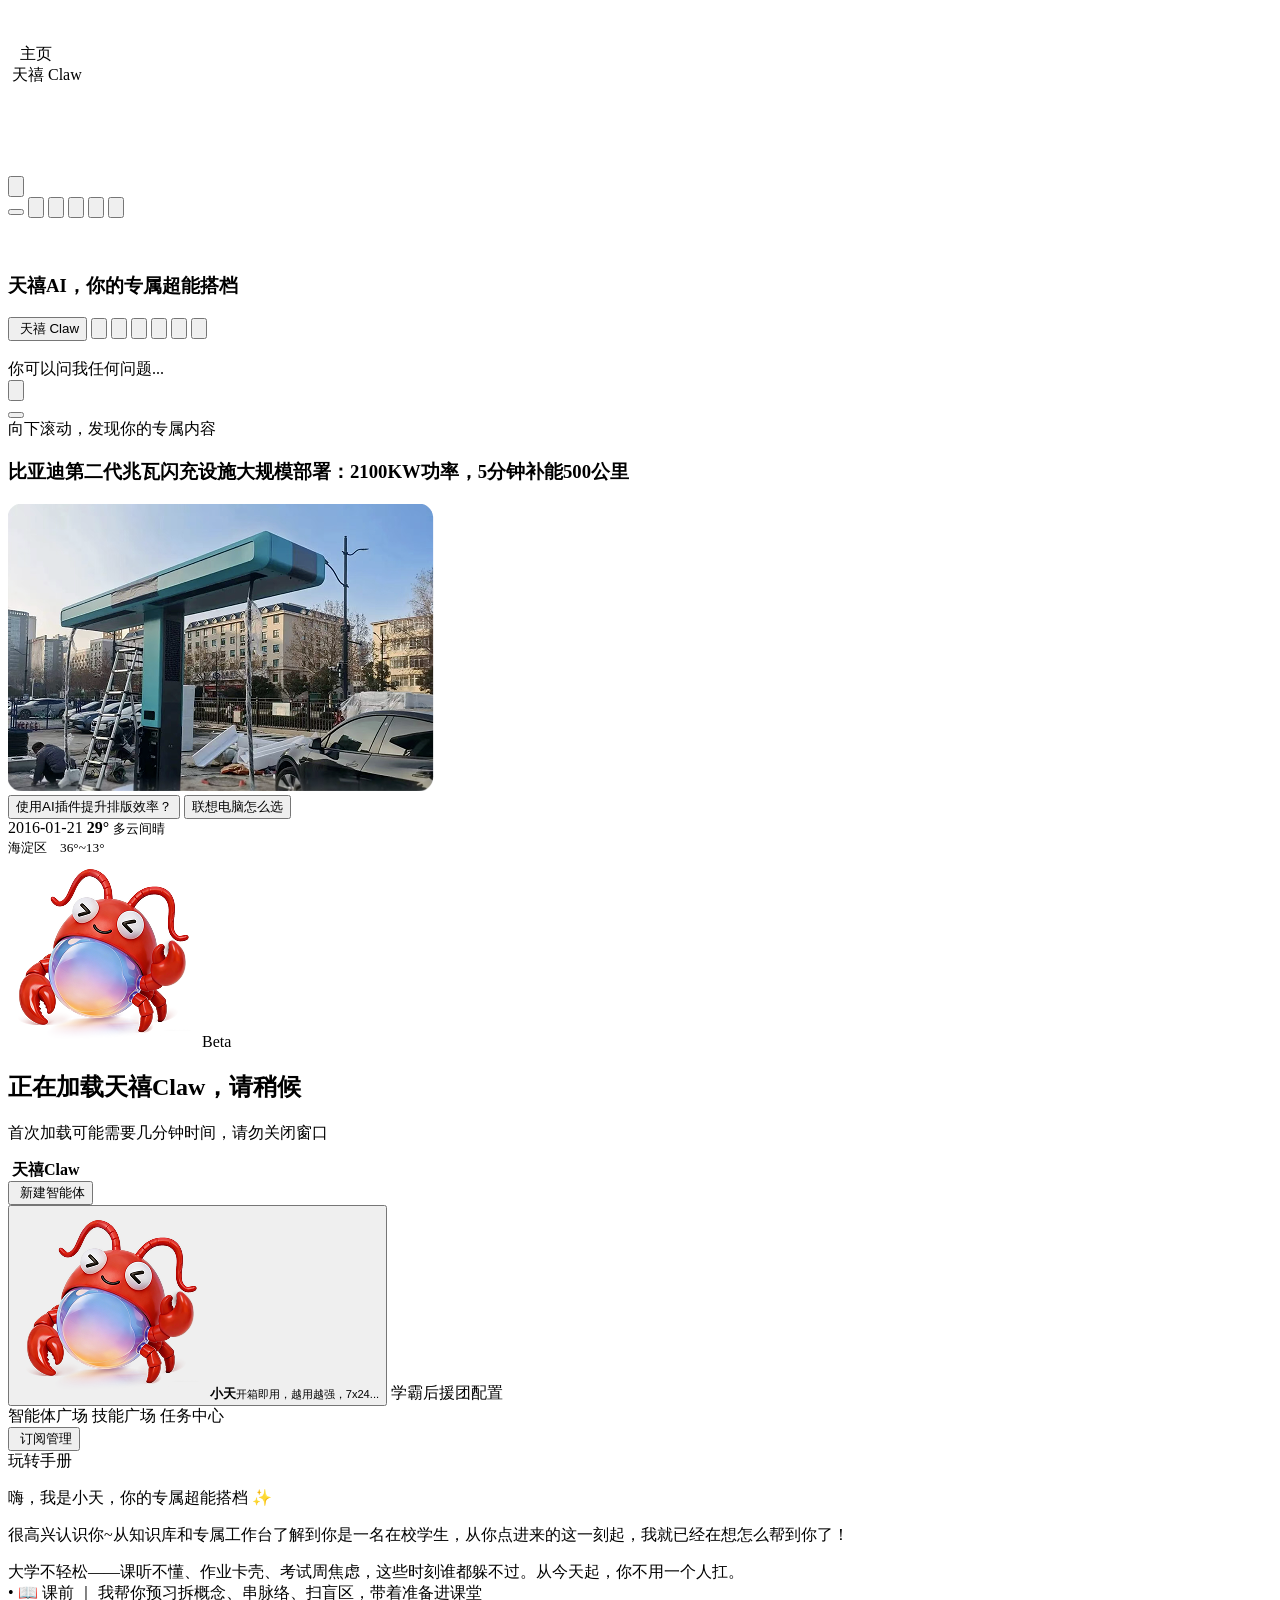
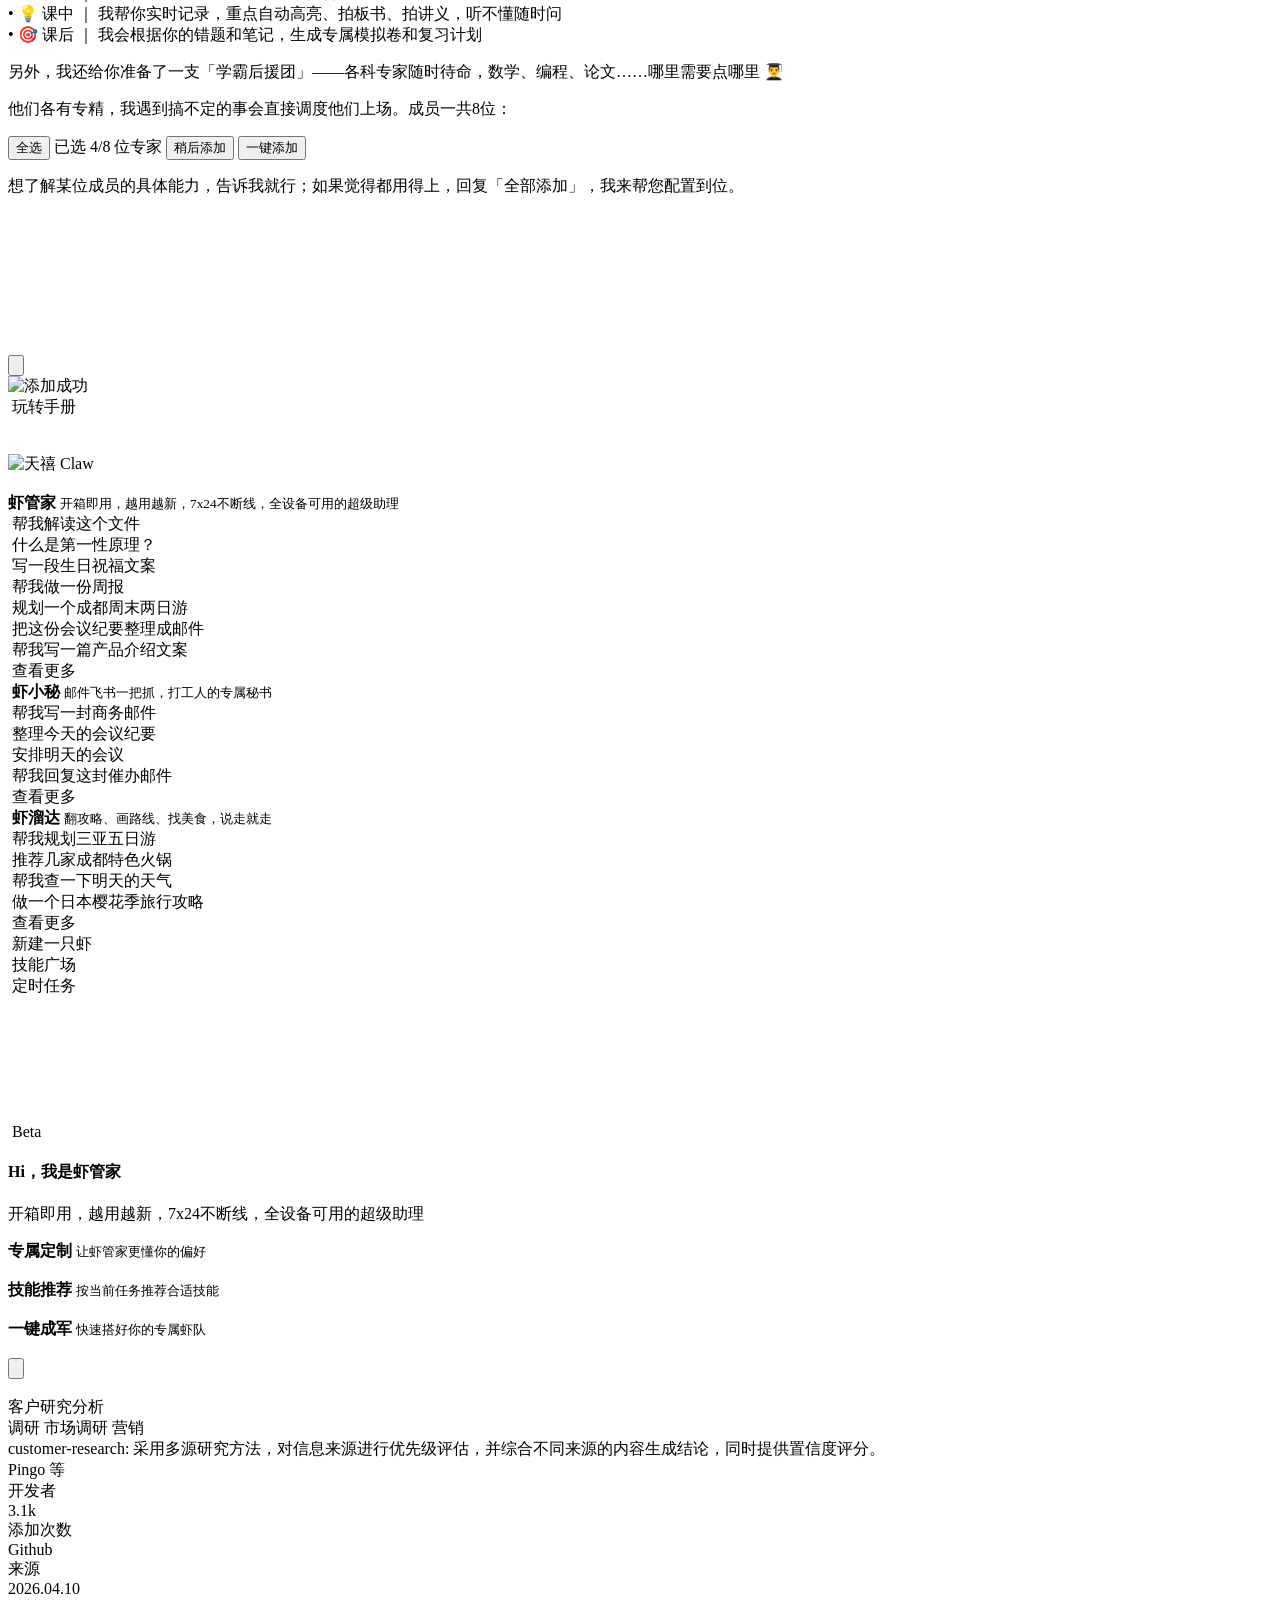
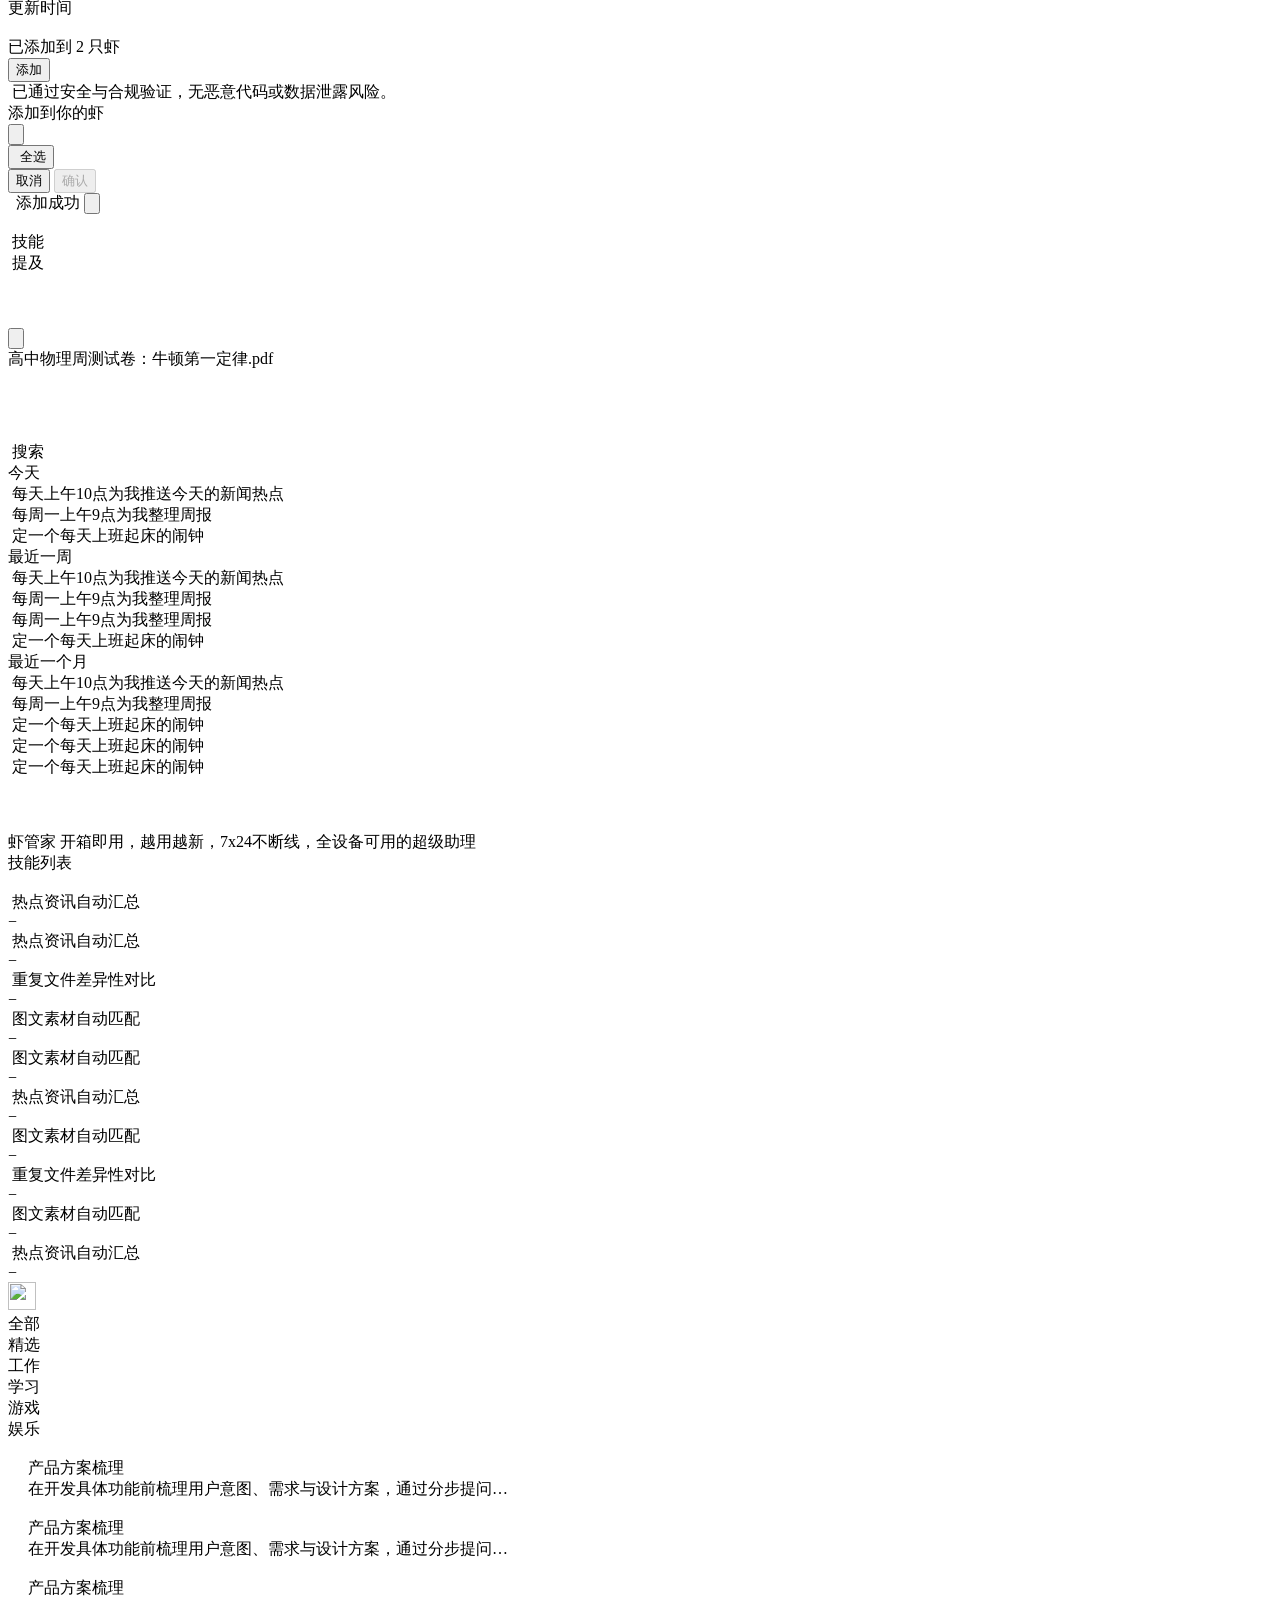
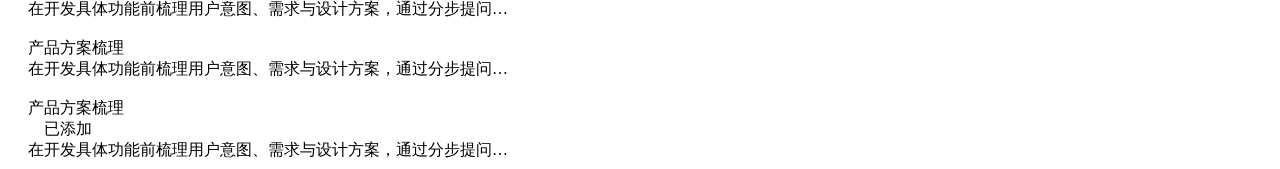
==== commit c6d92237: "Update Xiaotian avatar assets" ====
--- a/index.html
+++ b/index.html
@@ -162,7 +162,7 @@
           <section class="claw-flow-page claw-loading-page" id="claw-loading-page" aria-live="polite">
             <div class="loading-center">
               <div class="loading-mascot-wrap">
-                <img class="loading-mascot" src="./custom-assets/claw-flow/loading-claw.png" alt="" />
+                <img class="loading-mascot" src="./custom-assets/claw-flow/xiaotian-avatar.png" alt="" />
                 <span class="loading-beta">Beta</span>
               </div>
               <h2>正在加载天禧Claw，请稍候</h2>
@@ -186,7 +186,7 @@
               </button>
               <div class="claw-sidebar-work-scroll" aria-label="Claw 工作区导航">
                 <button class="claw-agent-brief" type="button" data-claw-section="xiaotian" aria-label="小天">
-                  <img src="./custom-assets/claw-flow/claw-avatar.png" alt="" />
+                  <img src="./custom-assets/claw-flow/xiaotian-avatar.png" alt="" />
                   <span><strong>小天</strong><small>开箱即用，越用越强，7x24...</small></span>
                 </button>
                 <span class="claw-config-entry is-active" data-claw-section="config" role="button" tabindex="0"><img src="./custom-assets/claw-flow/nav-config.svg" alt="" />学霸后援团配置</span>
@@ -276,7 +276,7 @@
               </div>
               <div class="claw-xiaotian-content">
                 <div class="claw-agent-home-hero">
-                  <img class="claw-agent-home-avatar" id="claw-agent-home-avatar" src="./custom-assets/claw-flow/claw-avatar.png" alt="" />
+                  <img class="claw-agent-home-avatar" id="claw-agent-home-avatar" src="./custom-assets/claw-flow/xiaotian-avatar.png" alt="" />
                   <h1 id="claw-agent-home-title">Hi，我是小天</h1>
                   <p id="claw-agent-home-desc">开箱即用，越用越强，7x24不断线，全设备可用的超级助理</p>
                 </div>
@@ -1834,6 +1834,6 @@
       </section>
     </main>
 
-    <script src="./script.js?v=100"></script>
+    <script src="./script.js?v=101"></script>
   </body>
 </html>
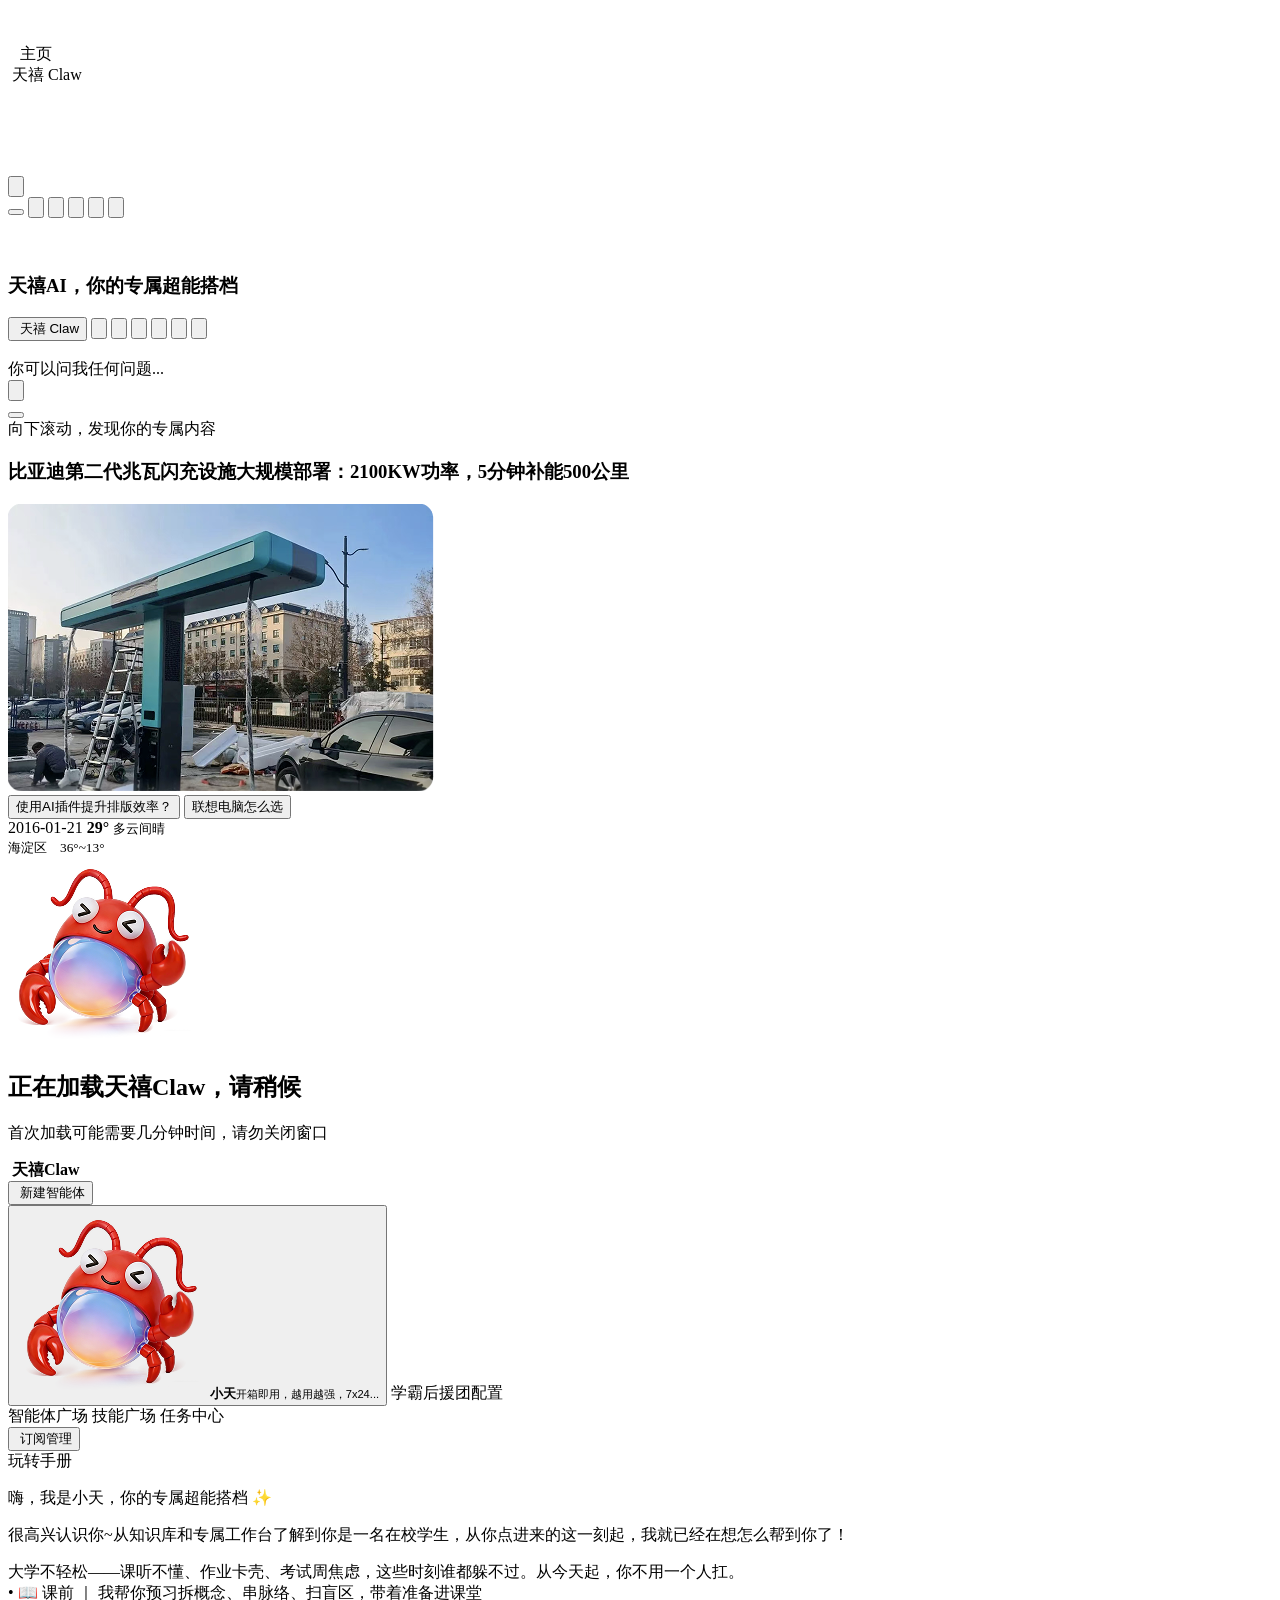
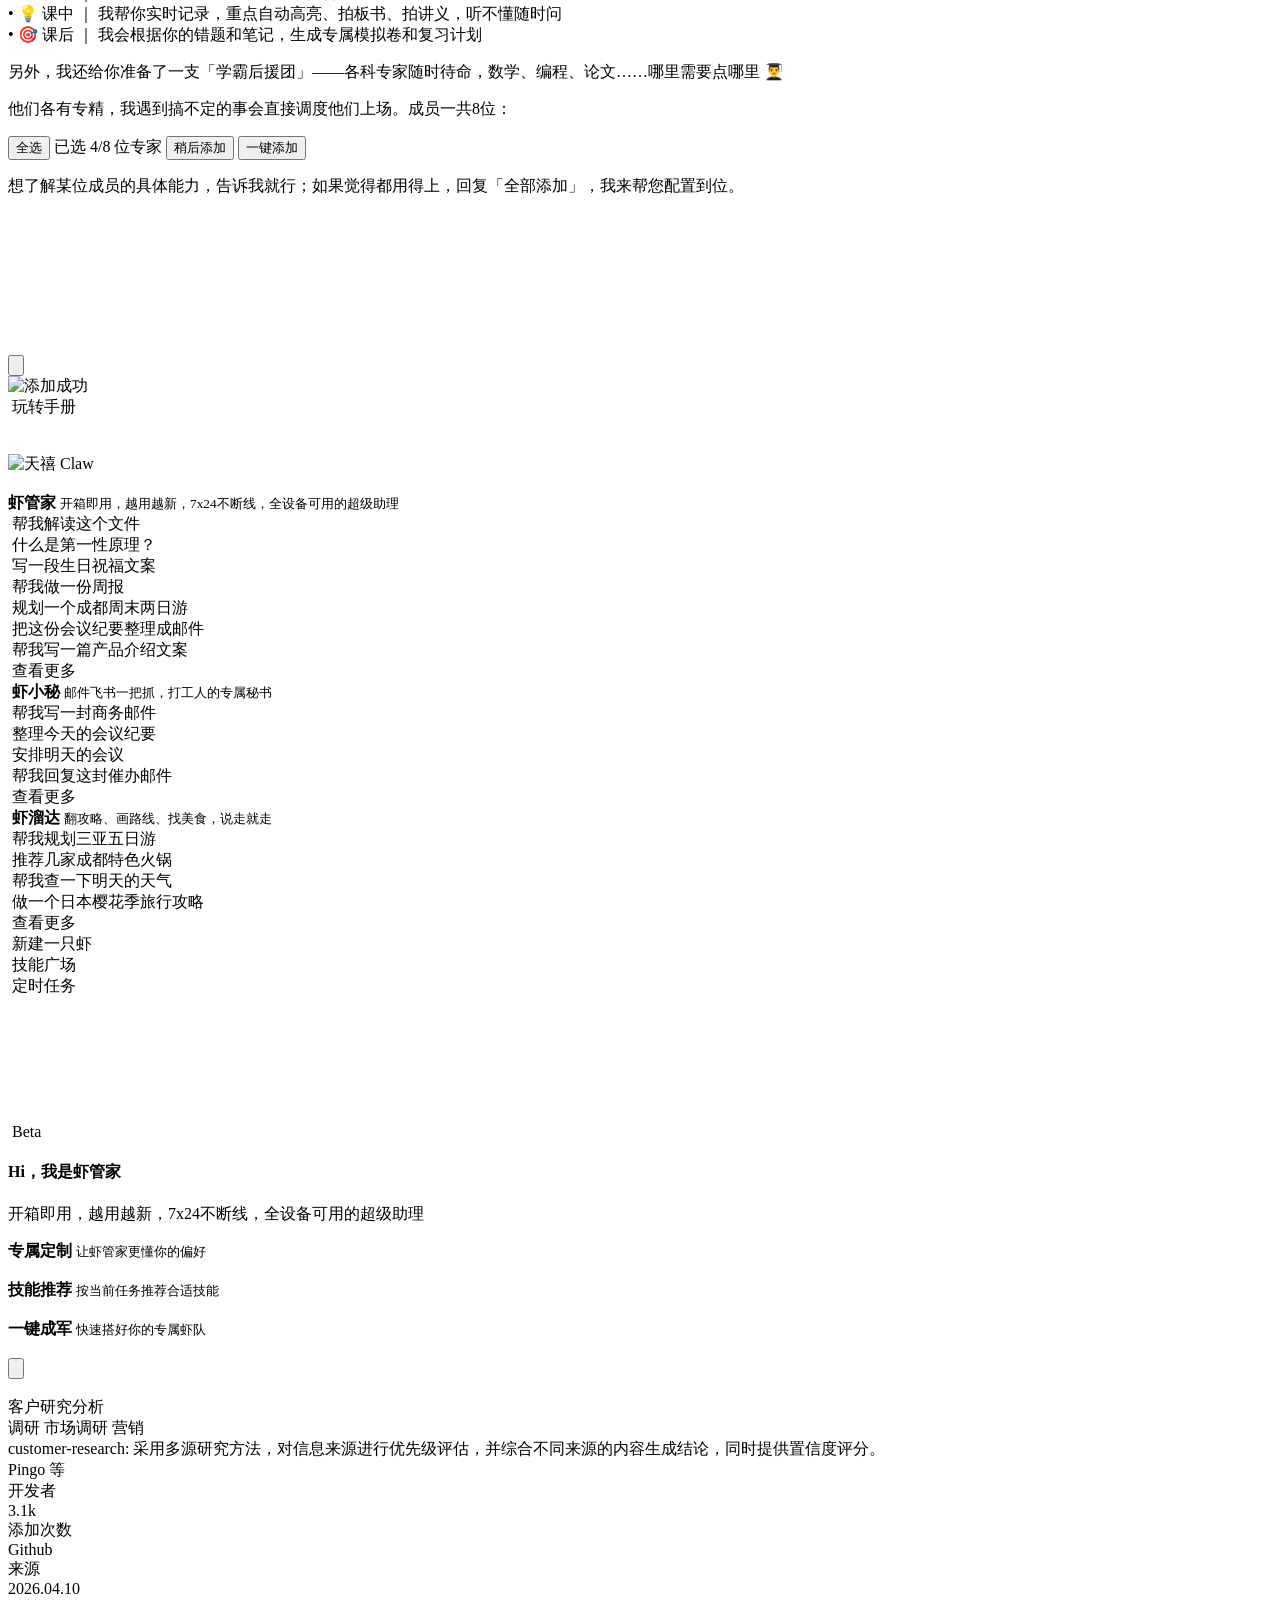
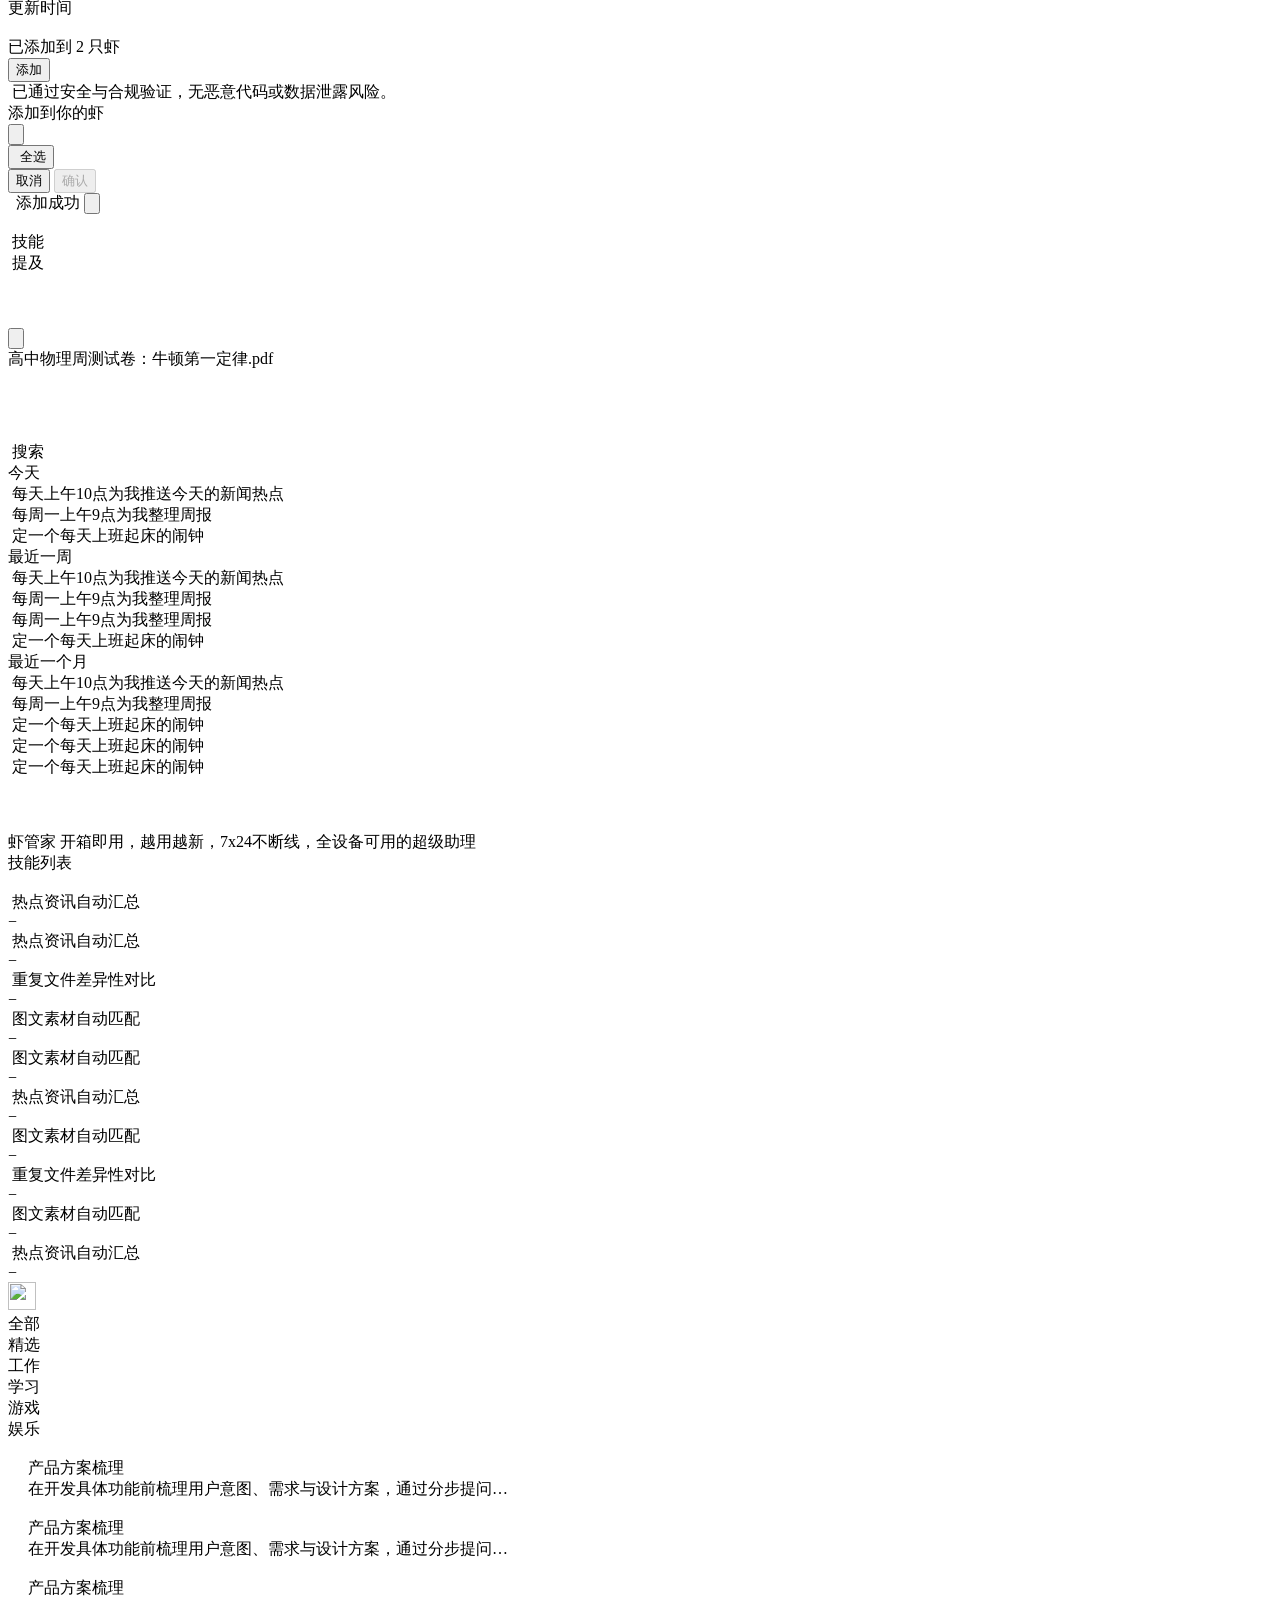
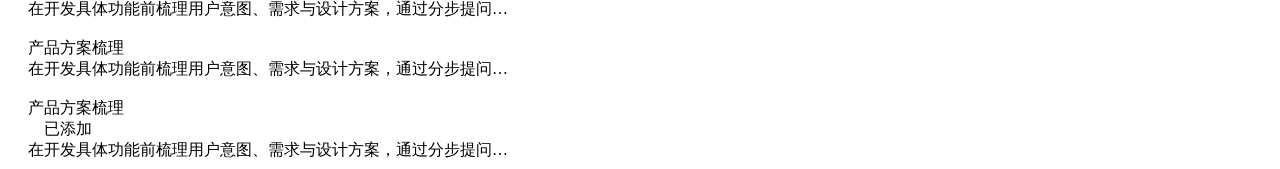
==== commit ba77d16e: "Remove loading avatar beta badge" ====
--- a/index.html
+++ b/index.html
@@ -163,7 +163,6 @@
             <div class="loading-center">
               <div class="loading-mascot-wrap">
                 <img class="loading-mascot" src="./custom-assets/claw-flow/xiaotian-avatar.png" alt="" />
-                <span class="loading-beta">Beta</span>
               </div>
               <h2>正在加载天禧Claw，请稍候</h2>
               <div class="loading-progress" role="progressbar" aria-label="加载进度" aria-valuemin="0" aria-valuemax="100">
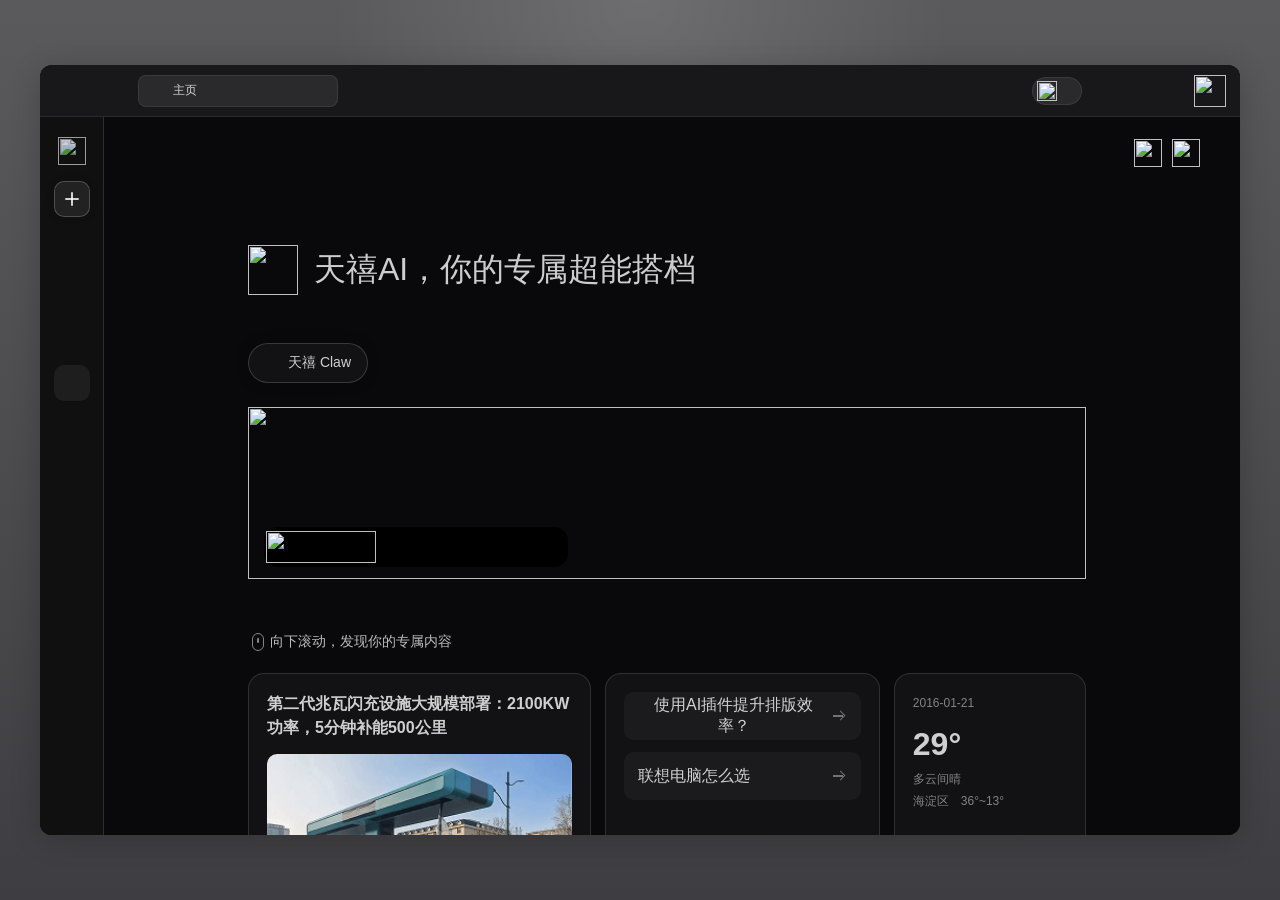
==== commit cd17387d: "Replace GitHub Pages demo package" ====
--- a/index.html
+++ b/index.html
@@ -10,7 +10,7 @@
       href="https://fonts.googleapis.com/css2?family=Noto+Sans+SC:wght@400;500;700;800&display=swap"
       rel="stylesheet"
     />
-    <link rel="stylesheet" href="./styles.css?v=113" />
+    <link rel="stylesheet" href="./styles.css?v=114" />
   </head>
   <body>
     <main class="app-shell">
@@ -141,7 +141,7 @@
                   <div class="home-discover-hint"><span class="home-scroll-icon"></span>向下滚动，发现你的专属内容</div>
                   <div class="home-card-grid">
                     <article class="home-news-card">
-                      <h3>比亚迪第二代兆瓦闪充设施大规模部署：2100KW功率，5分钟补能500公里</h3>
+                      <h3>第二代兆瓦闪充设施大规模部署：2100KW功率，5分钟补能500公里</h3>
                       <img src="./custom-assets/claw-flow/news-byd-flash-charge.png" alt="" />
                     </article>
                     <article class="home-query-card">
@@ -162,13 +162,13 @@
           <section class="claw-flow-page claw-loading-page" id="claw-loading-page" aria-live="polite">
             <div class="loading-center">
               <div class="loading-mascot-wrap">
-                <img class="loading-mascot" src="./custom-assets/claw-flow/xiaotian-avatar.png" alt="" />
+                <img class="loading-mascot" src="./custom-assets/claw-flow/claw-avatar-hero-clean.png" alt="" />
               </div>
               <h2>正在加载天禧Claw，请稍候</h2>
               <div class="loading-progress" role="progressbar" aria-label="加载进度" aria-valuemin="0" aria-valuemax="100">
                 <span id="claw-loading-bar"></span>
               </div>
-              <p>首次加载可能需要几分钟时间，请勿关闭窗口</p>
+              <p>首次加载可能需要几分钟时间</p>
             </div>
           </section>
 
@@ -185,7 +185,7 @@
               </button>
               <div class="claw-sidebar-work-scroll" aria-label="Claw 工作区导航">
                 <button class="claw-agent-brief" type="button" data-claw-section="xiaotian" aria-label="小天">
-                  <img src="./custom-assets/claw-flow/xiaotian-avatar.png" alt="" />
+                  <img src="./custom-assets/claw-flow/claw-avatar.png" alt="" />
                   <span><strong>小天</strong><small>开箱即用，越用越强，7x24...</small></span>
                 </button>
                 <span class="claw-config-entry is-active" data-claw-section="config" role="button" tabindex="0"><img src="./custom-assets/claw-flow/nav-config.svg" alt="" />学霸后援团配置</span>
@@ -210,7 +210,7 @@
                 <span class="tip-icon-btn"><img src="./figma-assets/31a5484d-800b-45f9-9edd-88087b498f6c.svg" alt="" /></span>
               </div>
               <div class="claw-dialog-scroll">
-                <article class="claw-dialog is-intro-pending-root">
+                <article class="claw-dialog">
                   <p>嗨，我是小天，你的专属超能搭档 ✨</p>
                   <p>很高兴认识你~从知识库和专属工作台了解到你是一名在校学生，从你点进来的这一刻起，我就已经在想怎么帮到你了！</p>
                   <p data-typewriter-text="大学不轻松——课听不懂、作业卡壳、考试周焦虑，这些时刻谁都躲不过。从今天起，你不用一个人扛。&#10;• 📖 课前 ｜ 我帮你预习拆概念、串脉络、扫盲区，带着准备进课堂&#10;• 💡 课中 ｜ 我帮你实时记录，重点自动高亮、拍板书、拍讲义，听不懂随时问&#10;• 🎯 课后 ｜ 我会根据你的错题和笔记，生成专属模拟卷和复习计划">大学不轻松——课听不懂、作业卡壳、考试周焦虑，这些时刻谁都躲不过。从今天起，你不用一个人扛。<br />• 📖 课前 ｜ 我帮你预习拆概念、串脉络、扫盲区，带着准备进课堂<br />• 💡 课中 ｜ 我帮你实时记录，重点自动高亮、拍板书、拍讲义，听不懂随时问<br />• 🎯 课后 ｜ 我会根据你的错题和笔记，生成专属模拟卷和复习计划</p>
@@ -275,7 +275,7 @@
               </div>
               <div class="claw-xiaotian-content">
                 <div class="claw-agent-home-hero">
-                  <img class="claw-agent-home-avatar" id="claw-agent-home-avatar" src="./custom-assets/claw-flow/xiaotian-avatar.png" alt="" />
+                  <img class="claw-agent-home-avatar" id="claw-agent-home-avatar" src="./custom-assets/claw-flow/claw-avatar-hero-clean.png" alt="" />
                   <h1 id="claw-agent-home-title">Hi，我是小天</h1>
                   <p id="claw-agent-home-desc">开箱即用，越用越强，7x24不断线，全设备可用的超级助理</p>
                 </div>
@@ -528,7 +528,7 @@
                 <div class="claw-skill-detail-scroll">
                   <div class="claw-skill-detail-hero">
                     <div class="claw-skill-detail-icon-wrap">
-                      <img class="claw-skill-detail-icon" id="claw-skill-detail-icon" src="" alt="" />
+                      <img class="claw-skill-detail-icon" id="claw-skill-detail-icon" src="./custom-assets/claw-flow/skill-market/skill-figma-1.png" alt="" />
                     </div>
                     <div class="claw-skill-detail-name" id="claw-skill-detail-name"></div>
                     <div class="claw-skill-detail-sub" id="claw-skill-detail-sub"></div>
@@ -675,7 +675,7 @@
                   <div class="secondary-agent" data-agent="xiaoxiaomi">
                     <img
                       class="agent-avatar"
-                      src="https://www.figma.com/api/mcp/asset/99b853ee-2334-4d97-9d2d-34b5cb63d180"
+                      src="./custom-assets/claw-flow/agent-1.png"
                       alt=""
                     />
                     <span class="agent-copy">
@@ -712,7 +712,7 @@
                   <div class="secondary-agent" data-agent="xialiuda">
                     <img
                       class="agent-avatar"
-                      src="https://www.figma.com/api/mcp/asset/99b853ee-2334-4d97-9d2d-34b5cb63d180"
+                      src="./custom-assets/claw-flow/agent-2.png"
                       alt=""
                     />
                     <span class="agent-copy">
@@ -757,7 +757,7 @@
                       <span>技能广场</span>
                     </div>
                     <div class="sidebar-link" id="sidebar-scheduled-tasks">
-                      <img src="https://www.figma.com/api/mcp/asset/5012dedc-47fd-4fba-9205-35ee583a6d1c" alt="" />
+                      <img src="./custom-assets/claw-flow/nav-task-upload.svg" alt="" />
                       <span>定时任务</span>
                     </div>
                   </nav>
@@ -775,13 +775,13 @@
                   alt=""
                 />
                 <div class="collapsed-active-wrap">
-                  <img class="collapsed-active-img" src="https://www.figma.com/api/mcp/asset/716c7761-9506-48c4-b3e3-f805624601bc" alt="" />
+                  <img class="collapsed-active-img" src="./custom-assets/agent-xiaguanjia.png" alt="" />
                 </div>
                 <div class="collapsed-agent-item">
-                  <img class="collapsed-avatar" src="https://www.figma.com/api/mcp/asset/f031e834-a207-497b-a267-4d0e2960ecd1" alt="" />
+                  <img class="collapsed-avatar" src="./custom-assets/claw-flow/agent-1.png" alt="" />
                 </div>
                 <div class="collapsed-agent-item">
-                  <img class="collapsed-avatar" src="https://www.figma.com/api/mcp/asset/f031e834-a207-497b-a267-4d0e2960ecd1" alt="" />
+                  <img class="collapsed-avatar" src="./custom-assets/claw-flow/agent-2.png" alt="" />
                 </div>
               </div>
               <div class="collapsed-new-btn">
@@ -792,7 +792,7 @@
                   <img class="collapsed-nav-icon-sm" src="./figma-assets/974532bf-2194-4a7e-b4e3-9ed4d39ec017.svg" alt="" />
                 </div>
                 <div class="collapsed-nav-item">
-                  <img class="collapsed-nav-icon-lg" src="https://www.figma.com/api/mcp/asset/61f9fdf8-6cb5-4d4f-b6f9-3ef4f2cc023b" alt="" />
+                  <img class="collapsed-nav-icon-lg" src="./custom-assets/claw-flow/nav-task-upload.svg" alt="" />
                 </div>
               </div>
             </div>
@@ -1833,6 +1833,6 @@
       </section>
     </main>
 
-    <script src="./script.js?v=101"></script>
+    <script src="./script.js?v=99"></script>
   </body>
 </html>
--- a/styles.css
+++ b/styles.css
@@ -0,0 +1,9551 @@
+:root {
+  --bg: #09090b;
+  --text: rgba(255, 255, 255, 0.92);
+  --text-soft: rgba(255, 255, 255, 0.72);
+  --text-muted: rgba(255, 255, 255, 0.46);
+  --line: rgba(255, 255, 255, 0.08);
+  --shadow: 0 4px 30px rgba(0, 0, 0, 0.2);
+  --font-ui: "Noto Sans SC", "PingFang SC", "Microsoft YaHei", sans-serif;
+}
+
+* {
+  box-sizing: border-box;
+}
+
+html,
+body {
+  margin: 0;
+  min-height: 100%;
+  background:
+    radial-gradient(circle at top, rgba(255, 255, 255, 0.12), transparent 28%),
+    linear-gradient(180deg, #5a5a5c 0%, #3e3e42 100%);
+  color: var(--text);
+  font-family: var(--font-ui);
+}
+
+body {
+  min-height: 100vh;
+  overflow-x: hidden;
+}
+
+button,
+textarea {
+  font: inherit;
+}
+
+/* contenteditable editor should match textarea font */
+.prompt-editor {
+  font: inherit;
+}
+
+.app-shell {
+  min-height: 100vh;
+  display: grid;
+  place-items: center;
+  padding: 22px;
+}
+
+.window-frame {
+  width: 1200px;
+  height: 770px;
+  background: var(--bg);
+  border-radius: 12px;
+  box-shadow: var(--shadow);
+  overflow: hidden;
+  flex-shrink: 0;
+  position: relative;
+}
+
+.tab-bar {
+  height: 52px;
+  display: flex;
+  align-items: center;
+  justify-content: space-between;
+  padding: 10px 14px;
+  background: #18181b;
+  border-bottom: 1px solid var(--line);
+  border-top-left-radius: 10px;
+  border-top-right-radius: 10px;
+}
+
+.tab-left,
+.tab-right,
+.nav-actions,
+.tabs {
+  display: flex;
+  align-items: center;
+}
+
+.tab-left {
+  gap: 16px;
+  flex: 1;
+  min-width: 0;
+}
+
+.nav-actions {
+  gap: 4px;
+}
+
+.tabs {
+  display: flex;
+  flex: 1 0 0;
+  gap: 6px;
+  min-width: 0;
+}
+
+.tab-chip {
+  display: inline-flex;
+  align-items: center;
+  gap: 6px;
+  flex: 1 0 0;
+  height: 32px;
+  padding: 0 10px;
+  border-radius: 8px;
+  color: rgba(255, 255, 255, 0.8);
+  background: transparent;
+  font-size: 12px;
+  white-space: nowrap;
+  max-width: 200px;
+  min-width: 38px;
+  overflow: hidden;
+}
+
+.tab-chip.is-active {
+  background: rgba(255, 255, 255, 0.08);
+  border: 0.5px solid rgba(255, 255, 255, 0.08);
+  box-shadow: 0 0.5px 0 rgba(0, 0, 0, 0.05);
+}
+
+.tab-chip-icon {
+  width: 18px;
+  height: 18px;
+  position: relative;
+  display: inline-block;
+  flex-shrink: 0;
+}
+
+/* home icon span needs the same sizing as tab-chip-icon */
+.tab-home-icon {
+  width: 18px;
+  height: 18px;
+  position: relative;
+  display: inline-block;
+  flex-shrink: 0;
+}
+
+/* tab-chip-icon-claw: 18×18 container, icon positioned at left:2.52px top:1.98px w:12.921px h:13.938px */
+.tab-chip-icon-claw {
+  width: 18px;
+  height: 18px;
+  position: relative;
+  display: inline-block;
+  flex-shrink: 0;
+}
+
+.tab-chip-icon-claw img {
+  position: absolute;
+  left: 2.52px;
+  top: 1.98px;
+  width: 12.921px;
+  height: 13.938px;
+  object-fit: contain;
+}
+
+.tab-home-icon img {
+  position: absolute;
+  object-fit: contain;
+}
+
+.tab-home-main {
+  inset: 3.75px 4.62px;
+  width: 8.76px;
+  height: 10.5px;
+}
+
+.tab-home-mid {
+  left: 7.54px;
+  top: 10.46px;
+  width: 2.92px;
+  height: 3.78px;
+}
+
+.tab-home-base {
+  left: 4.62px;
+  top: 14.25px;
+  width: 8.76px;
+  height: 0.6px;
+}
+
+.icon-button,
+.tool-icon {
+  width: 32px;
+  height: 32px;
+  display: inline-grid;
+  place-items: center;
+  border-radius: 999px;
+  background: transparent;
+  color: var(--text-soft);
+}
+
+/* nav back/forward: icon is ~11.5×11.5 px inside 32×32 container (inset 32%) */
+.icon-back img,
+.icon-next img {
+  width: 11.5px;
+  height: 11.5px;
+  object-fit: contain;
+}
+
+/* pin icon: 16×16 centered */
+.pin-button img {
+  width: 16px;
+  height: 16px;
+  object-fit: contain;
+}
+
+/* minimize icon: 14×1.4 px, absolutely positioned */
+.mini-button {
+  position: relative;
+}
+.mini-button img {
+  position: absolute;
+  left: 9.33px;
+  top: 15px;
+  width: 14px;
+  height: 1.4px;
+  object-fit: fill;
+}
+
+/* window icon: 12.7×12.7 px, absolutely positioned */
+.square-button {
+  position: relative;
+}
+.square-button img {
+  position: absolute;
+  left: 10.33px;
+  top: 8.96px;
+  width: 12.7px;
+  height: 12.7px;
+  object-fit: contain;
+}
+
+/* close button: full 32×32 */
+.close-button img {
+  width: 32px;
+  height: 32px;
+  object-fit: contain;
+}
+
+.account-pill {
+  display: inline-flex;
+  align-items: center;
+  gap: 2px;
+  height: 28px;
+  padding: 4px;
+  border-radius: 999px;
+  background: rgba(255, 255, 255, 0.08);
+  border: 0.5px solid rgba(255, 255, 255, 0.08);
+  color: var(--text);
+}
+
+.account-user {
+  width: 20px;
+  height: 20px;
+  flex-shrink: 0;
+}
+
+.account-caret-wrap {
+  width: 18px;
+  height: 18px;
+  display: inline-grid;
+  place-items: center;
+  flex-shrink: 0;
+}
+
+.account-caret-image {
+  width: 6px;
+  height: 3.5px;
+}
+
+.avatar-dot {
+  width: 14px;
+  height: 14px;
+  border-radius: 50%;
+  background: linear-gradient(135deg, #9499a7, #f5f7ff);
+}
+
+.account-caret {
+  color: var(--text-muted);
+  font-size: 11px;
+}
+
+.tab-right {
+  gap: 4px;
+}
+
+.window-body {
+  display: grid;
+  grid-template-columns: 264px 1fr;
+  height: 718px;
+  overflow: hidden;
+  position: relative;
+}
+
+/* 主内容 + 文件预览并排（Figma 2271:38316 — 对话区:预览区 = 4:6） */
+.main-area-wrap {
+  display: flex;
+  flex-direction: row;
+  align-items: stretch;
+  min-width: 0;
+  width: 100%;
+  height: 718px;
+  position: relative;
+  overflow: hidden;
+}
+
+.main-area-wrap .main-stage {
+  flex: 1 1 0;
+  min-width: 0;
+  height: 100%;
+  min-height: 0;
+  transition:
+    flex-grow 320ms cubic-bezier(0.4, 0, 0.2, 1),
+    flex-basis 320ms cubic-bezier(0.4, 0, 0.2, 1),
+    padding 220ms ease;
+}
+
+.sidebar {
+  padding: 0;
+  border-right: 0.5px solid rgba(255, 255, 255, 0.12);
+  background: #101011;
+  position: relative;
+  overflow: hidden;
+}
+
+/* 侧边栏内容区：left-12px top-20px，宽 240px，gap-8px */
+.sidebar-inner {
+  position: absolute;
+  left: 12px;
+  top: 20px;
+  width: 240px;
+  display: flex;
+  flex-direction: column;
+  gap: 8px;
+}
+
+/* 侧边栏主内容区：gap-12px */
+.sidebar-content {
+  display: flex;
+  flex-direction: column;
+  gap: 12px;
+  width: 100%;
+}
+
+/* agent-block: agent-card + history, gap-4px */
+.agent-block {
+  display: flex;
+  flex-direction: column;
+  gap: 4px;
+  width: 100%;
+}
+
+/* 底部区域：create-agent-button + sidebar-links, gap-20px */
+.sidebar-bottom {
+  display: flex;
+  flex-direction: column;
+  gap: 20px;
+  width: 100%;
+}
+
+.sidebar-header,
+.agent-card,
+.secondary-agent,
+.agent-copy,
+.history-item,
+.sidebar-link,
+.create-agent-button {
+  display: flex;
+}
+
+.sidebar-header {
+  display: flex;
+  align-items: center;
+  justify-content: space-between;
+  height: 40px;
+  padding: 0 6px;
+  gap: 12px;
+  flex-shrink: 0;
+}
+
+.sidebar-header h1 {
+  margin: 0;
+  font-size: 32px;
+  line-height: 1;
+  letter-spacing: -0.03em;
+}
+
+.sidebar-logo {
+  width: 80px;
+  height: 15px;
+  object-fit: contain;
+}
+
+.mini-square-image {
+  width: 28px;
+  height: 28px;
+  object-fit: contain;
+}
+
+/* agent card: pl-6px pr-12px py-6px h-51px */
+.agent-card,
+.secondary-agent {
+  width: 100%;
+  gap: 12px;
+  align-items: center;
+  padding: 6px 12px 6px 6px;
+  height: 51px;
+  border-radius: 12px;
+  background: transparent;
+  color: inherit;
+  text-align: left;
+  flex-shrink: 0;
+}
+
+.agent-card.is-active {
+  background: rgba(255, 255, 255, 0.08);
+}
+
+/* agent avatar: 34×34px rounded */
+.agent-avatar {
+  width: 34px;
+  height: 34px;
+  border-radius: 50%;
+  object-fit: cover;
+  flex: none;
+}
+
+/* avatar with colored background container (per Figma) */
+.agent-avatar-wrap {
+  width: 34px;
+  height: 34px;
+  border-radius: 999px;
+  position: relative;
+  flex-shrink: 0;
+  overflow: hidden;
+  background: transparent;
+}
+
+.agent-avatar-clip {
+  position: absolute;
+  inset: 0;
+  overflow: hidden;
+  border-radius: 50%;
+}
+
+.agent-avatar-clip img {
+  position: absolute;
+  inset: 0;
+  width: 100%;
+  height: 100%;
+  object-fit: cover;
+}
+
+.agent-copy {
+  flex-direction: column;
+  min-width: 0;
+  flex: 1;
+}
+
+.agent-copy strong {
+  font-size: 14px;
+  font-weight: 600;
+  line-height: 20px;
+  color: rgba(255, 255, 255, 0.92);
+}
+
+.agent-copy small {
+  font-size: 12px;
+  line-height: 20px;
+  color: rgba(255, 255, 255, 0.32);
+  white-space: nowrap;
+  overflow: hidden;
+  text-overflow: ellipsis;
+  max-width: 100%;
+}
+
+/* history list: gap-4px, no top margin (handled by sidebar-inner gap) */
+.history-list {
+  display: grid;
+  gap: 0;
+}
+
+/* history item: px-11px py-8px h-38px gap-8px */
+.history-item {
+  display: flex;
+  align-items: center;
+  width: 100%;
+  border-radius: 12px;
+  background: transparent;
+  color: rgba(255, 255, 255, 0.48);
+  padding: 8px 11px;
+  text-align: left;
+  height: 38px;
+  font-size: 14px;
+  gap: 8px;
+}
+
+.history-icon {
+  width: 20px;
+  height: 20px;
+  flex-shrink: 0;
+  object-fit: contain;
+}
+
+.history-item.is-current {
+  background: rgba(255, 255, 255, 0.04);
+  color: var(--text-soft);
+}
+
+.history-more {
+  color: var(--text-soft);
+}
+
+.history-hidden {
+  display: none;
+}
+
+.history-expanded .history-hidden {
+  display: flex;
+}
+
+/* Hide an entire history list (used when switching agents) */
+.history-list {
+  overflow: hidden;
+  transition: max-height 250ms ease, opacity 200ms ease;
+}
+
+.history-list.is-hidden {
+  max-height: 0 !important;
+  opacity: 0;
+  margin: 0;
+  padding: 0;
+}
+
+.history-list:not(.is-hidden) {
+  max-height: 600px;
+  opacity: 1;
+}
+
+/* ── History Conversation Extras (copy7) ───────────────────────── */
+
+/* Quick reply option buttons */
+.history-options {
+  display: flex;
+  flex-wrap: wrap;
+  gap: 8px;
+  margin-top: 12px;
+}
+
+.history-option-btn {
+  background: linear-gradient(rgba(255, 255, 255, 0.06), rgba(255, 255, 255, 0.06)), #101011;
+  border: 1px solid rgba(255, 255, 255, 0.12);
+  border-radius: 16px;
+  padding: 6px 14px;
+  font-size: 12px;
+  line-height: 20px;
+  color: rgba(255, 255, 255, 0.78);
+  cursor: pointer;
+  transition: all 150ms ease;
+}
+
+.history-option-btn:hover {
+  background: rgba(255, 255, 255, 0.12);
+  border-color: rgba(255, 255, 255, 0.2);
+  color: #fff;
+}
+
+.history-option-btn:active {
+  transform: scale(0.97);
+}
+
+/* File card inside history conversation */
+.history-file-card {
+  margin-bottom: 12px;
+  cursor: default;
+}
+
+.history-file-card:hover {
+  background: rgba(255, 255, 255, 0.06);
+}
+
+/* AI message bubble in history */
+.history-ai-bubble {
+  padding: 0;
+  background: transparent;
+}
+
+.history-ai-bubble + .history-ai-bubble {
+  margin-top: 4px;
+}
+
+/* Demo execution section (history pre-built) */
+.history-demo .execution-icon {
+  width: 18px;
+  height: 18px;
+}
+
+.history-timeline {
+  opacity: 1 !important;
+  max-height: none !important;
+  overflow: visible !important;
+}
+
+.sidebar-divider {
+  height: 0;
+  border-top: 1px solid rgba(255, 255, 255, 0.08);
+}
+
+.create-agent-button {
+  display: flex;
+  align-items: center;
+  justify-content: center;
+  gap: 8px;
+  width: 100%;
+  height: 40px;
+  padding: 0 11px;
+  border-radius: 12px;
+  background: #18181b;
+  color: rgba(255, 255, 255, 0.72);
+  font-size: 14px;
+  box-shadow: 0 0 10px rgba(0, 0, 0, 0.08);
+  border: 0.5px solid rgba(0, 0, 0, 0.1);
+  text-align: center;
+}
+
+.create-agent-button img {
+  width: 12px;
+  height: 12px;
+  object-fit: contain;
+  display: block;
+}
+
+.sidebar-links {
+  display: grid;
+  gap: 10px;
+}
+
+.sidebar-link {
+  display: flex;
+  align-items: center;
+  width: 100%;
+  height: 40px;
+  padding: 0 11px;
+  border-radius: 12px;
+  background: transparent;
+  color: rgba(255, 255, 255, 0.72);
+  font-size: 14px;
+  gap: 8px;
+  text-align: left;
+}
+
+.sidebar-link img {
+  width: 20px;
+  height: 20px;
+  object-fit: contain;
+  flex-shrink: 0;
+}
+
+.main-stage {
+  position: relative;
+  display: flex;
+  flex-direction: column;
+  justify-content: space-between;
+  align-items: center;
+  width: 100%;
+  padding: 20px 80px 20px;
+  height: 100%;
+  min-height: 0;
+  flex-shrink: 0;
+  overflow: hidden;
+}
+
+/* 内容区最大宽度固定，不随侧边栏收起而变宽 */
+.composer-shell {
+  max-width: 776px;
+}
+
+/* Scroll container should fill frame; content is constrained inside */
+.main-stage-scroll {
+  max-width: none;
+}
+
+.main-stage-scroll-inner {
+  width: 776px;
+  max-width: none;
+  margin: 0 auto;
+}
+
+/* Skills market needs full width like main stage */
+.main-stage.is-skills-market .main-stage-scroll-inner {
+  width: 100%;
+  max-width: none;
+}
+
+.main-stage-scroll {
+  flex: 1;
+  width: calc(100% + 56px);
+  overflow-y: auto;
+  overflow-x: hidden;
+  display: flex;
+  flex-direction: column;
+  justify-content: flex-end;
+  padding-top: 60px;
+  padding-bottom: 84px;
+  padding-right: 56px;
+  margin-right: -56px;
+  /* Dark scrollbar */
+  scrollbar-width: thin;
+  scrollbar-color: rgba(255, 255, 255, 0.22) transparent;
+  scrollbar-gutter: stable;
+}
+
+.main-stage-scroll::-webkit-scrollbar {
+  width: 10px;
+}
+
+.main-stage-scroll::-webkit-scrollbar-track {
+  background: transparent;
+}
+
+.main-stage-scroll::-webkit-scrollbar-thumb {
+  background: rgba(255, 255, 255, 0.18);
+  border-radius: 999px;
+}
+
+.main-stage-scroll::-webkit-scrollbar-thumb:hover {
+  background: rgba(255, 255, 255, 0.26);
+}
+
+.top-tip {
+  position: absolute;
+  top: 0;
+  right: 0;
+  display: flex;
+  align-items: center;
+  justify-content: flex-end;
+  gap: 12px;
+  padding: 20px 20px 4px;
+  pointer-events: none;
+  z-index: 10;
+}
+
+.tip-badge {
+  pointer-events: auto;
+  height: 26px;
+  padding: 4px 12px;
+  border-radius: 33px;
+  background: linear-gradient(122deg, #4f7aff 7%, #7b9bff 93%);
+  color: #fff;
+  font-size: 12px;
+  font-weight: 500;
+  display: inline-flex;
+  align-items: center;
+  gap: 4px;
+}
+
+.tip-icon {
+  width: 16px;
+  height: 16px;
+  object-fit: contain;
+}
+
+/* 顶部工具栏图标按钮 */
+.tip-icon-btn {
+  pointer-events: auto;
+  width: 28px;
+  height: 28px;
+  display: flex;
+  align-items: center;
+  justify-content: center;
+  border-radius: 8px;
+  cursor: pointer;
+  transition: background 120ms ease;
+  flex-shrink: 0;
+}
+
+.tip-icon-btn:hover {
+  background: rgba(255, 255, 255, 0.1);
+}
+
+.tip-icon-btn.is-active {
+  background: rgba(255, 255, 255, 0.12);
+}
+
+.tip-icon-inner {
+  width: 18px;
+  height: 18px;
+  display: flex;
+  align-items: center;
+  justify-content: center;
+}
+
+.tip-icon-inner img {
+  width: 17.2px;
+  height: 17.2px;
+  object-fit: contain;
+  opacity: 0.72;
+}
+
+.tip-icon-inner-lg img {
+  width: 16px;
+  height: 16px;
+}
+
+.welcome-panel {
+  display: flex;
+  flex-direction: column;
+  align-items: center;
+  gap: 48px;
+  width: 100%;
+  flex: 1;
+  justify-content: center;
+  min-height: 500px;
+}
+
+.hero-brand {
+  display: flex;
+  flex-direction: column;
+  align-items: center;
+  gap: 16px;
+  text-align: center;
+  width: 680px;
+  max-width: 100%;
+  padding: 0 24px;
+  box-sizing: border-box;
+}
+
+.logo-group {
+  display: flex;
+  flex-direction: column;
+  align-items: center;
+  gap: 12px;
+}
+
+.brand-mark {
+  position: relative;
+  width: 95px;
+  height: 95px;
+}
+
+.brand-image {
+  width: 100%;
+  height: 100%;
+  object-fit: contain;
+}
+
+.beta-pill {
+  position: absolute;
+  top: 30px;
+  right: -4px;
+  transform: rotate(-13.97deg);
+  min-width: 34px;
+  height: 15px;
+  padding: 2px 7px 0;
+  border-radius: 30px;
+  border: 1px solid rgba(102, 125, 255, 0.9);
+  background: linear-gradient(90deg, rgba(97, 121, 255, 0.9), rgba(255, 111, 211, 0.9));
+  box-shadow: 0 1px 3px rgba(0, 0, 0, 0.25);
+  font-size: 10px;
+  font-weight: 800;
+  line-height: 12px;
+  color: #fff;
+}
+
+/* Figma 3344:89425 — 页头标题与副文案（深色画布上映射稿面层级） */
+.welcome-headline {
+  margin: 0;
+  font-size: 24px;
+  font-weight: 700;
+  line-height: normal;
+  color: rgba(255, 255, 255, 0.96);
+  letter-spacing: -0.02em;
+  white-space: nowrap;
+}
+
+.welcome-tagline {
+  margin: 0;
+  font-size: 14px;
+  font-weight: 400;
+  line-height: normal;
+  color: rgba(255, 255, 255, 0.52);
+  white-space: nowrap;
+}
+
+.quick-actions {
+  width: 100%;
+  min-height: 150px;
+  display: grid;
+  grid-template-columns: repeat(3, minmax(0, 1fr));
+  gap: 12px;
+}
+
+/* Figma 3344:89425 — 首页功能卡片 */
+.quick-card {
+  width: 100%;
+  min-width: 0;
+  height: 150px;
+  padding: 20px 24px;
+  border-radius: 16px;
+  background: rgba(231, 225, 214, 0.08);
+  border: 1px solid rgba(0, 0, 0, 0.05);
+  box-shadow: none;
+  color: inherit;
+  text-align: left;
+  display: flex;
+  flex-direction: column;
+  align-items: center;
+  justify-content: center;
+  gap: 12px;
+  overflow: hidden;
+}
+
+.quick-card strong,
+.quick-card small,
+.message-bubble,
+.message-meta,
+.conversation-header,
+.composer-toolbar,
+.pill-select {
+  display: block;
+}
+
+.quick-illus {
+  width: 60px;
+  height: 60px;
+  flex: 0 0 auto;
+  display: flex;
+  align-items: center;
+  justify-content: center;
+  overflow: hidden;
+}
+
+.quick-illus img {
+  width: 100%;
+  height: 100%;
+  object-fit: contain;
+  display: block;
+}
+
+.quick-card strong {
+  font-size: 16px;
+  font-weight: 700;
+  line-height: normal;
+  color: rgba(255, 255, 255, 0.96);
+}
+
+.quick-card small {
+  color: rgba(255, 255, 255, 0.52);
+  font-size: 12px;
+  line-height: 21px;
+}
+
+.quick-card-text {
+  width: 100%;
+  display: flex;
+  flex-direction: column;
+  align-items: flex-start;
+  justify-content: center;
+  gap: 2px;
+}
+
+.personalization-options {
+  display: grid;
+  grid-template-columns: repeat(3, minmax(0, 1fr));
+  gap: 12px;
+  width: 100%;
+}
+
+.personalization-option-card {
+  min-height: 116px;
+  padding: 18px 18px 16px;
+  border: 1px solid rgba(255, 255, 255, 0.08);
+  border-radius: 16px;
+  background: rgba(255, 255, 255, 0.06);
+  color: inherit;
+  text-align: left;
+  display: flex;
+  flex-direction: column;
+  gap: 8px;
+  cursor: pointer;
+  transition: background 150ms ease, border-color 150ms ease, transform 150ms ease;
+}
+
+.personalization-option-card:hover {
+  background: rgba(255, 255, 255, 0.1);
+  border-color: rgba(255, 255, 255, 0.16);
+  transform: translateY(-1px);
+}
+
+.personalization-option-card:active {
+  transform: translateY(0);
+}
+
+.personalization-option-card.is-disabled {
+  pointer-events: none;
+  opacity: 0.52;
+}
+
+.personalization-option-title {
+  font-size: 15px;
+  font-weight: 700;
+  line-height: 22px;
+  color: rgba(255, 255, 255, 0.92);
+}
+
+.personalization-option-desc {
+  font-size: 13px;
+  line-height: 20px;
+  color: rgba(255, 255, 255, 0.52);
+}
+
+.recommendation-table {
+  width: 100%;
+  display: grid;
+  border: 1px solid rgba(255, 255, 255, 0.1);
+  border-radius: 12px;
+  overflow: hidden;
+  background: rgba(255, 255, 255, 0.025);
+}
+
+.recommendation-table--skills {
+  grid-template-columns: 128px 210px minmax(0, 1fr);
+}
+
+.recommendation-table--squad {
+  grid-template-columns: 120px minmax(0, 1fr) minmax(0, 1.1fr);
+}
+
+.recommendation-table-cell {
+  min-width: 0;
+  padding: 13px 16px;
+  border-right: 1px solid rgba(255, 255, 255, 0.08);
+  border-bottom: 1px solid rgba(255, 255, 255, 0.08);
+  color: rgba(255, 255, 255, 0.76);
+  font-size: 14px;
+  line-height: 24px;
+}
+
+.recommendation-table-cell:nth-child(3n) {
+  border-right: 0;
+}
+
+.recommendation-table-cell:nth-last-child(-n + 3) {
+  border-bottom: 0;
+}
+
+.recommendation-table-head {
+  background: rgba(255, 255, 255, 0.07);
+  color: rgba(255, 255, 255, 0.66);
+  font-weight: 700;
+}
+
+.recommendation-table-name {
+  color: rgba(255, 255, 255, 0.92);
+  font-weight: 700;
+}
+
+.recommendation-skill-code {
+  display: inline-block;
+  max-width: 100%;
+  padding: 3px 8px;
+  border-radius: 7px;
+  background: rgba(255, 255, 255, 0.09);
+  color: rgba(255, 255, 255, 0.72);
+  font-family: ui-monospace, SFMono-Regular, Menlo, Consolas, monospace;
+  font-size: 12px;
+  line-height: 18px;
+  overflow-wrap: anywhere;
+}
+
+.recommendation-option-cards .personalization-option-card {
+  min-height: 104px;
+}
+
+.composer-shell {
+  width: 100%;
+  position: relative;
+}
+
+.composer-glow {
+  position: absolute;
+  inset: 0;
+  border-radius: 22px;
+  opacity: 0.35;
+  filter: blur(30px);
+  background:
+    conic-gradient(
+      from 90deg,
+      rgb(71, 134, 255) -2.28%,
+      rgb(48, 140, 255) 11.12%,
+      rgb(25, 146, 255) 24.52%,
+      rgb(19, 152, 212) 26.24%,
+      rgb(13, 157, 170) 27.95%,
+      rgb(6, 163, 127) 29.67%,
+      rgb(0, 168, 84) 31.38%,
+      rgb(64, 168, 63) 34.87%,
+      rgb(128, 168, 42) 38.36%,
+      rgb(255, 168, 0) 45.35%,
+      rgb(255, 103, 50) 53.63%,
+      rgb(255, 37, 99) 61.9%,
+      rgb(163, 86, 177) 75.09%,
+      rgb(71, 134, 255) 88.27%
+    );
+  pointer-events: none;
+}
+
+.composer-card {
+  position: relative;
+  display: flex;
+  flex-direction: column;
+  gap: 20px;
+  padding: 16px 18px;
+  border-radius: 20px;
+  background: #000;
+  border: 1px solid transparent;
+  background-clip: padding-box;
+  overflow: hidden;
+}
+
+/* 渐变边框效果 */
+.composer-card::before {
+  content: '';
+  position: absolute;
+  inset: 0;
+  border-radius: 20px;
+  padding: 1px;
+  background: conic-gradient(
+    from 90deg,
+    rgb(71, 134, 255) -2.28%,
+    rgb(48, 140, 255) 11.12%,
+    rgb(25, 146, 255) 24.52%,
+    rgb(19, 152, 212) 26.24%,
+    rgb(13, 157, 170) 27.95%,
+    rgb(6, 163, 127) 29.67%,
+    rgb(0, 168, 84) 31.38%,
+    rgb(64, 168, 63) 34.87%,
+    rgb(128, 168, 42) 38.36%,
+    rgb(255, 168, 0) 45.35%,
+    rgb(255, 103, 50) 53.63%,
+    rgb(255, 37, 99) 61.9%,
+    rgb(163, 86, 177) 75.09%,
+    rgb(71, 134, 255) 88.27%
+  );
+  -webkit-mask:
+    linear-gradient(#fff 0 0) content-box,
+    linear-gradient(#fff 0 0);
+  -webkit-mask-composite: xor;
+  mask-composite: exclude;
+  pointer-events: none;
+}
+
+.composer-input-wrap {
+  position: relative;
+  width: 100%;
+  min-height: 52px;
+}
+
+.composer-card textarea {
+  width: 100%;
+  height: 52px;
+  min-height: 52px;
+  resize: none;
+  border: 0;
+  background: transparent;
+  color: var(--text);
+  outline: none;
+  font-size: 16px;
+  line-height: 26px;
+}
+
+.composer-card textarea::placeholder {
+  color: var(--text-muted);
+}
+
+/* Contenteditable prompt input */
+.composer-card .prompt-editor {
+  width: 100%;
+  min-height: 52px;
+  max-height: 156px;
+  overflow: auto;
+  border: 0;
+  background: transparent;
+  color: var(--text);
+  outline: none;
+  font-size: 16px;
+  line-height: 26px;
+  white-space: pre-wrap;
+  word-break: break-word;
+  /* leave room for mention remove badge (top/right -8px) */
+  padding-top: 12px;
+  padding-right: 12px;
+}
+
+.composer-card .prompt-editor:empty::before {
+  content: attr(data-placeholder);
+  color: var(--text-muted);
+  pointer-events: none;
+}
+
+/* Inserted skill token in blue */
+.composer-card .prompt-editor .skill-token {
+  color: #308cff;
+  font-weight: 500;
+}
+
+/* Mention pills (Figma node 2420:70302) */
+.composer-card .prompt-editor .mention-pill-container {
+  display: inline-flex;
+  align-items: center;
+  gap: 8px;
+  flex-wrap: wrap;
+  margin-right: 8px;
+}
+
+.composer-card .prompt-editor .mention-pill {
+  display: inline-flex;
+  align-items: center;
+  gap: 4px;
+  padding: 5px 8px;
+  border-radius: 8px;
+  /* Dark mode (match overall app theme) */
+  background: #3f4046; /* var(--sds-color-background-default-secondary) */
+  color: #ffffffcc; /* var(--sds-color-text-default-default) */
+  font-size: 14px;
+  line-height: 26px;
+  font-weight: 400;
+  user-select: none;
+  position: relative;
+}
+
+.composer-card .prompt-editor .mention-pill img {
+  width: 20px;
+  height: 20px;
+  border-radius: 999px;
+  object-fit: cover;
+  flex-shrink: 0;
+}
+
+.composer-card .prompt-editor .mention-pill-remove {
+  position: absolute;
+  right: -8px;
+  top: -8px;
+  width: 16px;
+  height: 16px;
+  border-radius: 999px;
+  background: #7a7a7a;
+  display: grid;
+  place-items: center;
+  opacity: 0;
+  transform: scale(0.95);
+  transition: opacity 120ms ease, transform 120ms ease;
+  pointer-events: none;
+}
+
+.composer-card .prompt-editor .mention-pill:hover .mention-pill-remove {
+  opacity: 1;
+  transform: scale(1);
+  pointer-events: auto;
+}
+
+.composer-card .prompt-editor .mention-pill-remove img {
+  width: 7.111px;
+  height: 7.111px;
+  object-fit: contain;
+}
+
+/* Skill popover (Figma: 更多弹窗/Default) */
+.skill-popover {
+  position: fixed;
+  z-index: 9999;
+  width: 218px;
+  /* Dark mode (Figma node 2271:64188) */
+  background: #232326; /* Component/bg/弹窗/默认 */
+  color: #ffffffcc; /* var(--sds-color-text-default-default) */
+  border: 0.5px solid #ffffff29; /* Component/边框/卡片/二级 */
+  border-radius: 12px;
+  box-shadow: 0 12px 40px rgba(0, 0, 0, 0.45);
+  padding: 8px;
+}
+
+.skill-popover-inner {
+  display: flex;
+  flex-direction: column;
+  gap: 8px;
+}
+
+.skill-popover-title {
+  display: flex;
+  align-items: center;
+  height: 24px;
+  padding: 8px 4px 8px 8px;
+  border-radius: 6px;
+  width: 200px;
+  color: #6b6f7a; /* Text,Icon/Default/Tertiary */
+  font-size: 12px; /* Figma: 12px */
+  font-weight: 400;
+  line-height: 22px;
+  -webkit-font-smoothing: antialiased;
+  -moz-osx-font-smoothing: grayscale;
+}
+
+.skill-popover-list {
+  display: flex;
+  flex-direction: column;
+  gap: 6px;
+}
+
+.skill-popover-item {
+  display: flex;
+  align-items: center;
+  gap: 8px;
+  padding: 4px 8px;
+  border-radius: 6px;
+  height: 30px;
+  cursor: pointer;
+  user-select: none;
+}
+
+.skill-popover-item:hover {
+  background: #ffffff1f; /* Component/bg/卡片/悬停 */
+}
+
+.skill-popover-item.is-selected {
+  background: #ffffff1f; /* same as hover in Figma */
+  outline: 1px solid rgba(255, 255, 255, 0.12);
+  outline-offset: -1px;
+}
+
+.skill-item-icon {
+  width: 16px;
+  height: 16px;
+  border-radius: 4px;
+  flex-shrink: 0;
+  overflow: hidden;
+  display: grid;
+  place-items: center;
+}
+
+.skill-item-icon img {
+  width: 16px;
+  height: 16px;
+  object-fit: contain;
+}
+
+.skill-item-name {
+  font-size: 14px;
+  line-height: 22px; /* Figma: 22px */
+  color: #ffffffcc; /* var(--sds-color-text-default-default) */
+  font-weight: 400;
+  white-space: nowrap;
+  overflow: hidden;
+  text-overflow: ellipsis;
+  -webkit-font-smoothing: antialiased;
+  -moz-osx-font-smoothing: grayscale;
+}
+
+.composer-toolbar {
+  display: flex;
+  align-items: center;
+  justify-content: space-between;
+  gap: 16px;
+}
+
+.toolbar-left,
+.toolbar-right {
+  display: flex;
+  align-items: center;
+  gap: 16px;
+}
+
+.toolbar-left {
+  width: 371.5px;
+}
+
+/* 工具组右侧：icon组 + 分割线 + 发送按钮，gap-16px */
+.toolbar-right {
+  gap: 16px;
+}
+
+/* icon组内部：gap-8px（工具icons + 分割线） */
+.toolbar-right > .tool-group-wrap {
+  display: flex;
+  align-items: center;
+  gap: 8px;
+}
+
+.pill-select {
+  height: auto;
+  padding: 5px 16px 5px 12px;
+  border-radius: 12px;
+  background: rgba(255, 255, 255, 0.08);
+  color: rgba(255, 255, 255, 0.8);
+  display: inline-flex;
+  align-items: center;
+  gap: 4px;
+  font-size: 14px;
+  line-height: 22px;
+}
+
+/* 技能 icon: 16×16px */
+.pill-icon {
+  width: 16px;
+  height: 16px;
+  object-fit: contain;
+  flex-shrink: 0;
+}
+
+/* 提及 icon: 20×20px 容器，内部 11×11px @符号 */
+.pill-icon-mention {
+  width: 20px;
+  height: 20px;
+  display: flex;
+  align-items: center;
+  justify-content: center;
+  flex-shrink: 0;
+  position: relative;
+}
+
+.pill-icon-mention img {
+  width: 11px;
+  height: 11px;
+  object-fit: contain;
+}
+
+.tool-group {
+  display: flex;
+  align-items: center;
+  gap: 4px;
+}
+
+/* 发送按钮: 32×32px 圆形 */
+.send-button {
+  display: inline-grid;
+  place-items: center;
+  width: 32px;
+  height: 32px;
+  border-radius: 999px;
+  background: #000;
+  border: 0.5px solid rgba(255, 255, 255, 0.16);
+  flex-shrink: 0;
+}
+
+.send-button img {
+  width: 24px;
+  height: 24px;
+  object-fit: contain;
+  display: block;
+}
+
+/* 工具icon: 28×28px */
+.tool-icon {
+  position: relative;
+  width: 28px;
+  height: 28px;
+  display: inline-grid;
+  place-items: center;
+  padding: 0;
+  border-radius: 8px;
+  flex-shrink: 0;
+}
+
+.tool-icon img {
+  width: 28px;
+  height: 28px;
+  object-fit: contain;
+}
+
+.toolbar-divider {
+  width: 1px;
+  height: 16px;
+  background: rgba(255, 255, 255, 0.16);
+}
+
+/* ── 天禧 Claw 开箱新增流程 ─────────────────────────── */
+
+.claw-flow {
+  display: none;
+}
+
+.window-frame.claw-flow-active .window-body {
+  display: none;
+}
+
+.window-frame.claw-flow-active .claw-flow {
+  display: block;
+  position: absolute;
+  inset: 52px 0 0;
+  background: #09090b;
+}
+
+.claw-flow-page {
+  display: none;
+  width: 100%;
+  height: 718px;
+  overflow: hidden;
+}
+
+.window-frame.claw-flow-home #tab-claw {
+  display: none;
+}
+
+.claw-flow[data-page="home"] #claw-home-page,
+.claw-flow[data-page="loading"] #claw-loading-page,
+.claw-flow[data-page="config"] #claw-config-page {
+  display: flex;
+}
+
+.claw-flow-home #tab-home,
+.claw-flow-loading #tab-claw,
+.claw-flow-config #tab-claw {
+  background: rgba(255, 255, 255, 0.08);
+  border: 0.5px solid rgba(255, 255, 255, 0.08);
+  box-shadow: 0 0.5px 0 rgba(0, 0, 0, 0.05);
+}
+
+.claw-flow-loading #tab-claw,
+.claw-flow-config #tab-claw {
+  width: 201px;
+  max-width: 201px;
+  height: 34px;
+  flex: 0 0 201px;
+  padding: 0;
+  border: 0;
+  background: url("./custom-assets/claw-flow/tab-bar-btn.svg") center / 201px 34px no-repeat;
+  box-shadow: none;
+}
+
+.claw-flow-loading #tab-claw > *,
+.claw-flow-config #tab-claw > * {
+  opacity: 0;
+}
+
+.claw-flow-loading #tab-claw .tab-chip-icon-claw img,
+.claw-flow-config #tab-claw .tab-chip-icon-claw img {
+  opacity: 0;
+}
+
+.claw-flow-loading #tab-claw .tab-chip-icon-claw::after,
+.claw-flow-config #tab-claw .tab-chip-icon-claw::after {
+  content: "";
+  position: absolute;
+  left: 2.52px;
+  top: 1.98px;
+  width: 12.921px;
+  height: 13.938px;
+  background: #ff4f43;
+  -webkit-mask: url("./figma-assets/31648c85-08b3-4367-ae29-587fd6237d54.svg") center / contain no-repeat;
+  mask: url("./figma-assets/31648c85-08b3-4367-ae29-587fd6237d54.svg") center / contain no-repeat;
+}
+
+.claw-flow-loading #tab-home,
+.claw-flow-config #tab-home {
+  background: transparent;
+  border-color: transparent;
+  box-shadow: none;
+}
+
+.home-rail {
+  width: 64px;
+  height: 718px;
+  flex: 0 0 64px;
+  background: #101011;
+  border-right: 0.5px solid rgba(255, 255, 255, 0.12);
+  display: flex;
+  flex-direction: column;
+  align-items: center;
+  padding-top: 16px;
+}
+
+.home-rail-toggle,
+.home-rail-item,
+.home-rail-new {
+  width: 36px;
+  height: 36px;
+  border: 0;
+  background: transparent;
+  border-radius: 10px;
+  display: grid;
+  place-items: center;
+  cursor: pointer;
+  padding: 0;
+}
+
+.home-rail-toggle img,
+.home-rail-item img {
+  width: 17px;
+  height: 17px;
+  object-fit: contain;
+  opacity: 0.8;
+}
+
+.home-rail-toggle img {
+  width: 28px;
+  height: 28px;
+}
+
+.home-rail-toggle {
+  margin-bottom: 12px;
+}
+
+.home-rail-stack {
+  display: flex;
+  flex-direction: column;
+  align-items: center;
+  gap: 10px;
+}
+
+.home-rail-new {
+  background: rgba(255, 255, 255, 0.08);
+  border: 0.5px solid rgba(255, 255, 255, 0.2);
+  box-shadow: 0 0 10px rgba(0, 0, 0, 0.08);
+}
+
+.home-rail-new span,
+.home-rail-new span::before {
+  width: 14px;
+  height: 2px;
+  border-radius: 2px;
+  background: rgba(255, 255, 255, 0.8);
+  display: block;
+  content: "";
+}
+
+.home-rail-new span::before {
+  transform: rotate(90deg);
+}
+
+.home-claw-entry img,
+.home-feature-chip.is-claw img {
+  width: 17px;
+  height: 17px;
+  filter: invert(38%) sepia(86%) saturate(2245%) hue-rotate(337deg) brightness(107%) contrast(101%);
+}
+
+.home-rail-item:hover,
+.home-claw-entry {
+  background: rgba(255, 255, 255, 0.06);
+}
+
+.home-content {
+  position: relative;
+  flex: 1;
+  min-width: 0;
+  height: 718px;
+  overflow-y: auto;
+  overflow-x: hidden;
+  padding: 42px 76px 56px;
+  scrollbar-width: thin;
+  scrollbar-color: rgba(255, 255, 255, 0.18) transparent;
+  scrollbar-gutter: stable;
+}
+
+.home-content::-webkit-scrollbar {
+  width: 10px;
+}
+
+.home-content::-webkit-scrollbar-track {
+  background: transparent;
+}
+
+.home-content::-webkit-scrollbar-thumb {
+  background: rgba(255, 255, 255, 0.18);
+  border-radius: 999px;
+}
+
+.home-content::-webkit-scrollbar-thumb:hover {
+  background: rgba(255, 255, 255, 0.26);
+}
+
+.home-top-actions {
+  position: absolute;
+  right: 30px;
+  top: 22px;
+  display: flex;
+  gap: 10px;
+  color: rgba(255, 255, 255, 0.78);
+  font-size: 21px;
+}
+
+.home-top-icon {
+  position: relative;
+  width: 28px;
+  height: 28px;
+  display: grid;
+  place-items: center;
+  line-height: 1;
+}
+
+.home-top-icon img {
+  width: 28px;
+  height: 28px;
+  object-fit: contain;
+}
+
+.home-main {
+  width: 838px;
+  margin: 86px auto 0;
+}
+
+.home-greeting {
+  display: flex;
+  align-items: center;
+  gap: 16px;
+  margin-bottom: 48px;
+}
+
+.home-orb {
+  width: 50px;
+  height: 50px;
+}
+
+.home-greeting h1 {
+  margin: 0;
+  color: rgba(255, 255, 255, 0.8);
+  font-size: 32px;
+  font-weight: 400;
+  letter-spacing: 0;
+}
+
+.home-feature-row {
+  display: flex;
+  flex-wrap: wrap;
+  gap: 12px;
+  margin-bottom: 24px;
+}
+
+.home-feature-chip {
+  height: 40px;
+  border-radius: 999px;
+  border: 0.5px solid rgba(255, 255, 255, 0.16);
+  background: rgba(255, 255, 255, 0.04);
+  box-shadow: 0 0 20px rgba(0, 0, 0, 0.06);
+  color: rgba(255, 255, 255, 0.8);
+  display: inline-flex;
+  align-items: center;
+  justify-content: center;
+  gap: 6px;
+  padding: 0 16px;
+  font-size: 14px;
+  cursor: pointer;
+}
+
+.home-feature-chip:hover {
+  background: rgba(255, 255, 255, 0.08);
+}
+
+.home-feature-chip img {
+  width: 16px;
+  height: 16px;
+  object-fit: contain;
+}
+
+.home-feature-chip.home-feature-art {
+  position: relative;
+  width: 92px;
+  height: 40px;
+  padding: 0;
+  border: 0;
+  background: transparent;
+  box-shadow: none;
+  overflow: visible;
+}
+
+.home-feature-chip.home-feature-art:hover {
+  background: transparent;
+}
+
+.home-feature-chip.home-feature-art img {
+  position: absolute;
+  left: -20px;
+  top: -20px;
+  width: auto;
+  height: 81px;
+  max-width: none;
+  object-fit: contain;
+}
+
+.home-feature-chip.feature-cc-art {
+  width: 104px;
+}
+
+.home-feature-chip.feature-all-art {
+  width: 80px;
+}
+
+.feature-drawn-icon,
+.tool-mini,
+.pill-icon-think,
+.nav-drawn-icon {
+  position: relative;
+  display: inline-block;
+  flex: 0 0 auto;
+  width: 16px;
+  height: 16px;
+  color: rgba(255, 255, 255, 0.62);
+}
+
+.feature-control::before,
+.pill-icon-think::before {
+  content: "";
+  position: absolute;
+  inset: 2px;
+  border: 1.6px solid currentColor;
+  border-radius: 5px;
+}
+
+.feature-control::after,
+.pill-icon-think::after {
+  content: "";
+  position: absolute;
+  left: 6px;
+  top: 1px;
+  width: 4px;
+  height: 14px;
+  border-left: 1.6px solid currentColor;
+  border-right: 1.6px solid currentColor;
+}
+
+.feature-note::before {
+  content: "";
+  position: absolute;
+  inset: 2px 3px;
+  border-radius: 50%;
+  border: 1.6px solid currentColor;
+  border-right-color: transparent;
+}
+
+.feature-cc {
+  width: 20px;
+  font-size: 11px;
+  font-weight: 700;
+  line-height: 16px;
+  text-align: center;
+}
+
+.feature-grid {
+  border: 0;
+}
+
+.feature-grid::before {
+  content: "";
+  position: absolute;
+  left: 2px;
+  top: 2px;
+  width: 4px;
+  height: 4px;
+  border: 1.4px solid currentColor;
+  border-radius: 1px;
+  box-shadow:
+    8px 0 0 -1.4px transparent,
+    8px 0 0 0 currentColor,
+    0 8px 0 -1.4px transparent,
+    0 8px 0 0 currentColor,
+    8px 8px 0 -1.4px transparent,
+    8px 8px 0 0 currentColor;
+}
+
+.home-prompt-card {
+  position: relative;
+  height: 172px;
+  width: 838px;
+  border-radius: 28px;
+  border: 0;
+  background: transparent;
+  box-shadow: none;
+  padding: 0;
+  overflow: visible;
+}
+
+.home-prompt-art {
+  position: absolute;
+  inset: 0;
+  width: 100%;
+  height: 100%;
+  object-fit: fill;
+  pointer-events: none;
+}
+
+.home-prompt-placeholder {
+  color: rgba(255, 255, 255, 0.48);
+  font-size: 16px;
+  line-height: 26px;
+  opacity: 0;
+  pointer-events: none;
+}
+
+.home-prompt-toolbar {
+  position: absolute;
+  left: 18px;
+  right: 18px;
+  bottom: 16px;
+  display: flex;
+  align-items: center;
+  justify-content: space-between;
+  opacity: 1;
+  pointer-events: auto;
+}
+
+.home-prompt-left {
+  position: relative;
+  display: flex;
+  align-items: center;
+  gap: 8px;
+  z-index: 1;
+}
+
+.home-prompt-left::before {
+  content: "";
+  position: absolute;
+  left: -2px;
+  top: -4px;
+  width: 304px;
+  height: 40px;
+  border-radius: 14px;
+  background: #000;
+  z-index: -1;
+}
+
+.home-agent-pill {
+  position: relative;
+  z-index: 1;
+  width: 110px;
+  height: 32px;
+  padding: 0;
+  border: 0;
+  border-radius: 12px;
+  background: transparent;
+  display: inline-flex;
+  align-items: center;
+  justify-content: center;
+  cursor: pointer;
+}
+
+.home-agent-pill img {
+  width: 110px;
+  height: 32px;
+  display: block;
+  pointer-events: none;
+}
+
+.home-model-pill {
+  border: 0;
+  height: 32px;
+  border-radius: 12px;
+  background: rgba(255, 255, 255, 0.08);
+  color: rgba(255, 255, 255, 0.8);
+  padding: 0 12px;
+  font-size: 14px;
+  display: inline-flex;
+  align-items: center;
+  gap: 6px;
+}
+
+.home-model-select {
+  min-width: 172px;
+  justify-content: space-between;
+}
+
+.model-chevron {
+  width: 7px;
+  height: 7px;
+  border-right: 1.5px solid rgba(255, 255, 255, 0.56);
+  border-bottom: 1.5px solid rgba(255, 255, 255, 0.56);
+  transform: rotate(45deg) translateY(-2px);
+}
+
+.home-prompt-tools {
+  display: none;
+  align-items: center;
+  gap: 12px;
+  color: rgba(255, 255, 255, 0.72);
+}
+
+.tool-mini {
+  width: 20px;
+  height: 20px;
+}
+
+.tool-cut::before,
+.tool-cut::after {
+  content: "";
+  position: absolute;
+  width: 8px;
+  height: 8px;
+  border: 1.6px solid currentColor;
+  border-radius: 50%;
+}
+
+.tool-cut::before {
+  left: 1px;
+  bottom: 1px;
+}
+
+.tool-cut::after {
+  right: 1px;
+  top: 1px;
+}
+
+.tool-file::before {
+  content: "";
+  position: absolute;
+  inset: 3px 2px;
+  border: 1.6px solid currentColor;
+  border-radius: 2px;
+}
+
+.tool-file::after {
+  content: "";
+  position: absolute;
+  right: 2px;
+  top: 3px;
+  width: 6px;
+  height: 6px;
+  border-left: 1.6px solid currentColor;
+  border-bottom: 1.6px solid currentColor;
+}
+
+.tool-image::before {
+  content: "";
+  position: absolute;
+  inset: 3px 2px;
+  border: 1.6px solid currentColor;
+  border-radius: 2px;
+}
+
+.tool-image::after {
+  content: "";
+  position: absolute;
+  left: 5px;
+  bottom: 5px;
+  width: 10px;
+  height: 7px;
+  border-left: 1.6px solid currentColor;
+  border-bottom: 1.6px solid currentColor;
+  transform: skewX(-18deg);
+}
+
+.tool-voice::before {
+  content: "";
+  position: absolute;
+  left: 7px;
+  top: 2px;
+  width: 6px;
+  height: 11px;
+  border: 1.6px solid currentColor;
+  border-radius: 5px;
+}
+
+.tool-voice::after {
+  content: "";
+  position: absolute;
+  left: 4px;
+  top: 9px;
+  width: 12px;
+  height: 8px;
+  border-bottom: 1.6px solid currentColor;
+  border-radius: 0 0 8px 8px;
+}
+
+.home-tool-divider {
+  width: 1px;
+  height: 18px;
+  background: rgba(255, 255, 255, 0.12);
+}
+
+.home-send {
+  width: 32px;
+  height: 32px;
+  border-radius: 50%;
+  border: 0.5px solid rgba(255, 255, 255, 0.16);
+  background: rgba(255, 255, 255, 0.08);
+  color: rgba(255, 255, 255, 0.82);
+  display: grid;
+  place-items: center;
+}
+
+.home-send::before {
+  content: "";
+  width: 9px;
+  height: 9px;
+  border-right: 2px solid currentColor;
+  border-top: 2px solid currentColor;
+  transform: rotate(45deg);
+  margin-left: -2px;
+}
+
+.home-discover {
+  margin-top: 54px;
+}
+
+.home-discover-hint {
+  color: rgba(255, 255, 255, 0.72);
+  font-size: 14px;
+  margin: 0 0 22px 4px;
+  display: inline-flex;
+  align-items: center;
+  gap: 6px;
+}
+
+.home-scroll-icon {
+  position: relative;
+  width: 12px;
+  height: 18px;
+  border: 1.4px solid rgba(255, 255, 255, 0.5);
+  border-radius: 7px;
+}
+
+.home-scroll-icon::after {
+  content: "";
+  position: absolute;
+  left: 4px;
+  top: 4px;
+  width: 2px;
+  height: 5px;
+  border-radius: 2px;
+  background: rgba(255, 255, 255, 0.5);
+}
+
+.home-card-grid {
+  display: grid;
+  grid-template-columns: 1.25fr 1fr 0.7fr;
+  gap: 14px;
+}
+
+.home-news-card,
+.home-query-card,
+.home-weather-card {
+  background: rgba(255, 255, 255, 0.04);
+  border: 0.5px solid rgba(255, 255, 255, 0.12);
+  border-radius: 16px;
+  padding: 18px;
+  min-height: 154px;
+  overflow: hidden;
+}
+
+.home-news-card h3 {
+  margin: 0 0 14px;
+  color: rgba(255, 255, 255, 0.8);
+  font-size: 16px;
+  line-height: 24px;
+}
+
+.home-news-card img {
+  width: 100%;
+  height: 128px;
+  border-radius: 10px;
+  object-fit: cover;
+}
+
+.home-query-card {
+  display: flex;
+  flex-direction: column;
+  gap: 12px;
+}
+
+.home-query-card button {
+  border: 0;
+  border-radius: 10px;
+  background: rgba(255, 255, 255, 0.04);
+  color: rgba(255, 255, 255, 0.8);
+  height: 48px;
+  padding: 0 14px;
+  display: flex;
+  align-items: center;
+  justify-content: space-between;
+  font-size: 16px;
+}
+
+.query-arrow {
+  position: relative;
+  width: 18px;
+  height: 18px;
+  color: rgba(255, 255, 255, 0.38);
+}
+
+.query-arrow::before {
+  content: "";
+  position: absolute;
+  left: 4px;
+  top: 8px;
+  width: 10px;
+  height: 1.5px;
+  background: currentColor;
+}
+
+.query-arrow::after {
+  content: "";
+  position: absolute;
+  right: 3px;
+  top: 5px;
+  width: 6px;
+  height: 6px;
+  border-top: 1.5px solid currentColor;
+  border-right: 1.5px solid currentColor;
+  transform: rotate(45deg);
+}
+
+.home-weather-card span,
+.home-weather-card small {
+  color: rgba(255, 255, 255, 0.48);
+  font-size: 12px;
+  line-height: 22px;
+}
+
+.home-weather-card strong {
+  display: block;
+  margin: 14px 0 8px;
+  color: rgba(255, 255, 255, 0.8);
+  font-size: 32px;
+  line-height: 1;
+}
+
+.claw-loading-page {
+  align-items: flex-start;
+  justify-content: center;
+  padding-top: 148px;
+}
+
+.loading-center {
+  width: 620px;
+  display: flex;
+  flex-direction: column;
+  align-items: center;
+  margin-top: 0;
+}
+
+.loading-mascot-wrap {
+  position: relative;
+  width: 120px;
+  height: 120px;
+  margin-bottom: 42px;
+}
+
+.loading-mascot {
+  width: 120px;
+  height: 120px;
+  object-fit: contain;
+}
+
+.loading-beta {
+  position: absolute;
+  right: 1px;
+  top: 46px;
+  transform: rotate(-14deg);
+  height: 19px;
+  min-width: 43px;
+  border-radius: 38px;
+  border: 1.3px solid #667dff;
+  background: linear-gradient(90deg, rgba(97, 121, 255, 0.9), rgba(255, 111, 211, 0.9));
+  color: #fff;
+  display: grid;
+  place-items: center;
+  font-size: 13px;
+  font-weight: 700;
+  box-shadow: 0 1px 4px rgba(0, 0, 0, 0.25);
+}
+
+.loading-center h2 {
+  margin: 0 0 20px;
+  color: rgba(255, 255, 255, 0.8);
+  font-size: 28px;
+  line-height: 1.25;
+  font-weight: 500;
+}
+
+.loading-progress {
+  width: 600px;
+  height: 8px;
+  border-radius: 24px;
+  overflow: hidden;
+  background: #4f5159;
+}
+
+.loading-progress span {
+  display: block;
+  width: 0;
+  height: 100%;
+  border-radius: inherit;
+  background: rgba(255, 255, 255, 0.86);
+  transition: width 120ms linear;
+}
+
+.loading-center p {
+  margin: 16px 0 0;
+  color: rgba(255, 255, 255, 0.48);
+  font-size: 14px;
+}
+
+.claw-config-page {
+  background: #09090b;
+  position: relative;
+}
+
+.claw-config-sidebar {
+  width: 260px;
+  flex: 0 0 260px;
+  height: 717px;
+  background: #101011;
+  border-right: 0.5px solid rgba(255, 255, 255, 0.12);
+  padding: 0;
+  position: relative;
+  overflow: hidden;
+}
+
+.claw-config-sidebar::before,
+.claw-config-sidebar::after {
+  content: "";
+  position: absolute;
+  left: 16px;
+  width: 228px;
+  height: 0.5px;
+  background: rgba(255, 255, 255, 0.12);
+  pointer-events: none;
+}
+
+.claw-config-sidebar::before {
+  display: none;
+}
+
+.claw-config-sidebar::after {
+  bottom: 66px;
+}
+
+.claw-side-logo {
+  position: absolute;
+  left: 24px;
+  top: 20px;
+  width: 228px;
+  height: 40px;
+  display: flex;
+  align-items: center;
+  gap: 8px;
+  color: rgba(255, 255, 255, 0.8);
+  font-size: 18px;
+}
+
+.claw-side-logo img {
+  width: 20px;
+  height: 20px;
+  filter: invert(38%) sepia(86%) saturate(2245%) hue-rotate(337deg) brightness(107%) contrast(101%);
+}
+
+.claw-side-logo img.side-collapse-icon {
+  margin-left: auto;
+  width: 28px;
+  height: 28px;
+  object-fit: contain;
+  filter: none;
+}
+
+.claw-new-agent {
+  position: absolute;
+  left: 16px;
+  top: 66px;
+  width: 228px;
+  height: 40px;
+  border: 1px solid rgba(255, 255, 255, 0.12);
+  border-radius: 12px;
+  background:
+    linear-gradient(180deg, rgba(255, 255, 255, 0.08), rgba(255, 255, 255, 0.04)),
+    #202021;
+  color: rgba(255, 255, 255, 0.8);
+  font-size: 14px;
+  margin: 0;
+  display: flex;
+  align-items: center;
+  justify-content: center;
+  gap: 8px;
+  padding: 0;
+  cursor: pointer;
+  box-shadow: inset 0 1px 0 rgba(255, 255, 255, 0.12);
+}
+
+.claw-new-agent::before {
+  content: "+";
+  color: rgba(255, 255, 255, 0.8);
+  font-size: 20px;
+  line-height: 20px;
+  font-weight: 300;
+}
+
+.claw-new-agent-art {
+  display: none;
+}
+
+.claw-new-agent-label {
+  position: static;
+  width: auto;
+  height: auto;
+  overflow: visible;
+  clip-path: none;
+  white-space: nowrap;
+}
+
+.claw-agent-brief {
+  position: relative;
+  left: auto;
+  top: auto;
+  width: 228px;
+  height: 48px;
+  flex: 0 0 48px;
+  display: flex;
+  align-items: center;
+  gap: 12px;
+  padding: 0 12px;
+  border: 0;
+  border-radius: 12px;
+  background: transparent;
+  color: rgba(255, 255, 255, 0.8);
+  font: inherit;
+  text-align: left;
+  margin: 0;
+  box-sizing: border-box;
+  cursor: pointer;
+}
+
+.claw-agent-brief.is-active {
+  background: rgba(255, 255, 255, 0.06);
+}
+
+.claw-sidebar-work-scroll {
+  position: absolute;
+  left: 16px;
+  right: 0;
+  top: 116px;
+  bottom: 224px;
+  overflow-y: auto;
+  overflow-x: hidden;
+  padding: 0 16px 14px 0;
+  scrollbar-width: thin;
+  scrollbar-color: rgba(255, 255, 255, 0.12) transparent;
+  overscroll-behavior: contain;
+}
+
+.claw-sidebar-work-scroll::-webkit-scrollbar {
+  width: 4px;
+}
+
+.claw-sidebar-work-scroll::-webkit-scrollbar-track {
+  background: transparent;
+}
+
+.claw-sidebar-work-scroll::-webkit-scrollbar-thumb {
+  border-radius: 999px;
+  background: rgba(255, 255, 255, 0.12);
+}
+
+.claw-config-entry {
+  width: 228px;
+  height: 38px;
+  margin-top: 10px;
+  box-sizing: border-box;
+  border: 0.5px solid transparent;
+  border-radius: 12px;
+  padding: 0 16px;
+  display: flex;
+  align-items: center;
+  gap: 8px;
+  color: rgba(255, 255, 255, 0.32);
+  font-size: 12px;
+  line-height: 18px;
+  font-weight: 400;
+  cursor: pointer;
+}
+
+.claw-config-entry.is-active {
+  background: rgba(255, 255, 255, 0.06);
+  color: rgba(255, 255, 255, 0.32);
+}
+
+.claw-config-entry img {
+  width: 22px;
+  height: 22px;
+  opacity: 0.32;
+  object-fit: contain;
+  filter: brightness(0) invert(1);
+}
+
+.claw-config-entry.is-active img {
+  opacity: 0.32;
+  filter: brightness(0) invert(1);
+}
+
+.claw-sidebar-work-divider {
+  width: 224px;
+  height: 1px;
+  margin: 0 0 20px;
+  transform: translateY(10px);
+  background: rgba(255, 255, 255, 0.12);
+}
+
+.claw-agent-brief img {
+  width: 36px;
+  height: 36px;
+  border-radius: 50%;
+  background: rgba(255, 255, 255, 0.1);
+  padding: 2px;
+  box-sizing: border-box;
+  object-fit: cover;
+}
+
+.claw-agent-brief span {
+  min-width: 0;
+  display: flex;
+  flex-direction: column;
+}
+
+.claw-agent-brief strong {
+  font-size: 14px;
+  font-weight: 500;
+}
+
+.claw-agent-brief small {
+  overflow: hidden;
+  color: rgba(255, 255, 255, 0.32);
+  font-size: 12px;
+  white-space: nowrap;
+  text-overflow: ellipsis;
+}
+
+.claw-added-agent-list {
+  position: static;
+  overflow-y: visible;
+  overflow-x: hidden;
+  padding: 0;
+  scrollbar-width: thin;
+  scrollbar-color: rgba(255, 255, 255, 0.22) transparent;
+}
+
+.claw-added-agent-list::-webkit-scrollbar {
+  width: 4px;
+}
+
+.claw-added-agent-list::-webkit-scrollbar-track {
+  background: transparent;
+}
+
+.claw-added-agent-list::-webkit-scrollbar-thumb {
+  border-radius: 999px;
+  background: rgba(255, 255, 255, 0.22);
+}
+
+.claw-added-agent-list:empty {
+  display: none;
+}
+
+.claw-added-agent-item {
+  width: 100%;
+  min-height: 54px;
+  border: 0;
+  border-radius: 12px;
+  background: transparent;
+  padding: 6px 12px;
+  box-sizing: border-box;
+  display: flex;
+  align-items: center;
+  gap: 10px;
+  color: rgba(255, 255, 255, 0.8);
+  text-align: left;
+  cursor: pointer;
+}
+
+.claw-added-agent-item + .claw-added-agent-item {
+  margin-top: 4px;
+}
+
+.claw-added-agent-item:hover {
+  background: rgba(255, 255, 255, 0.04);
+}
+
+.claw-added-agent-item.is-active {
+  background: rgba(255, 255, 255, 0.06);
+  outline: 0;
+}
+
+.claw-added-agent-item img {
+  width: 36px;
+  height: 36px;
+  border-radius: 50%;
+  background: rgba(255, 255, 255, 0.1);
+  padding: 2px;
+  box-sizing: border-box;
+  object-fit: cover;
+  flex: 0 0 36px;
+}
+
+.claw-added-agent-item span {
+  min-width: 0;
+  display: flex;
+  flex-direction: column;
+  gap: 2px;
+}
+
+.claw-added-agent-item strong {
+  overflow: hidden;
+  text-overflow: ellipsis;
+  white-space: nowrap;
+  font-size: 14px;
+  line-height: 21px;
+  font-weight: 500;
+  color: rgba(255, 255, 255, 0.8);
+}
+
+.claw-added-agent-item.is-active strong {
+  color: rgba(255, 255, 255, 0.92);
+}
+
+.claw-added-agent-item small {
+  overflow: hidden;
+  text-overflow: ellipsis;
+  white-space: nowrap;
+  font-size: 12px;
+  line-height: 18px;
+  color: rgba(255, 255, 255, 0.32);
+}
+
+.claw-added-agent-item.is-active small {
+  color: rgba(255, 255, 255, 0.32);
+}
+
+.claw-config-nav {
+  position: absolute;
+  left: 16px;
+  top: 250px;
+  width: 228px;
+  height: 150px;
+  margin: 0;
+  padding: 0;
+}
+
+.claw-config-nav > span {
+  position: absolute;
+  left: 0;
+  width: 228px;
+  height: 40px;
+  min-height: 40px;
+  box-sizing: border-box;
+  border: 0.5px solid transparent;
+  border-radius: 12px;
+  padding: 0 16px;
+  display: flex;
+  align-items: center;
+  gap: 8px;
+  color: rgba(255, 255, 255, 0);
+  font-size: 14px;
+  font-weight: 400;
+  cursor: pointer;
+  overflow: hidden;
+}
+
+.claw-config-nav > span::before {
+  content: none;
+}
+
+.claw-config-nav > span[data-claw-section="skill"] {
+  top: 50px;
+}
+
+.claw-config-nav > span[data-claw-section="expert-market"] {
+  top: 0;
+}
+
+.claw-config-nav > span[data-claw-section="task"] {
+  top: 100px;
+}
+
+.claw-config-sidebar.has-added-agents .claw-config-nav {
+  top: auto;
+  bottom: 96px;
+}
+
+.claw-config-sidebar.has-added-agents .claw-sidebar-work-scroll {
+  bottom: 246px;
+}
+
+.claw-config-nav img,
+.nav-drawn-icon {
+  width: 22px;
+  height: 22px;
+  opacity: 0.72;
+  object-fit: contain;
+}
+
+.nav-skill::before,
+.nav-task::before {
+  content: "";
+  position: absolute;
+  inset: 2px;
+  border: 1.5px solid currentColor;
+  border-radius: 50%;
+}
+
+.nav-skill::after {
+  content: "";
+  position: absolute;
+  left: 7px;
+  top: 0;
+  width: 2px;
+  height: 16px;
+  background: currentColor;
+  box-shadow: -5px 5px 0 -0.5px currentColor, 5px 5px 0 -0.5px currentColor;
+  opacity: 0.8;
+}
+
+.nav-task::after {
+  content: "";
+  position: absolute;
+  left: 5px;
+  top: 5px;
+  width: 7px;
+  height: 4px;
+  border-left: 1.5px solid currentColor;
+  border-bottom: 1.5px solid currentColor;
+  transform: rotate(-45deg);
+}
+
+.claw-config-nav > span[data-claw-section="skill"].is-active,
+.claw-config-nav > span[data-claw-section="expert-market"].is-active,
+.claw-config-nav > span[data-claw-section="task"].is-active {
+  background: linear-gradient(rgba(255, 255, 255, 0.06), rgba(255, 255, 255, 0.06)), #101011;
+  border: 0.5px solid rgba(0, 0, 0, 0.1);
+  box-shadow: 0 0 10px rgba(0, 0, 0, 0.08);
+  color: #3b83f7;
+}
+
+.claw-config-nav > span[data-claw-section="skill"].is-active::before,
+.claw-config-nav > span[data-claw-section="expert-market"].is-active::before,
+.claw-config-nav > span[data-claw-section="task"].is-active::before {
+  content: none;
+}
+
+.claw-config-nav > span[data-claw-section="skill"].is-active img,
+.claw-config-nav > span[data-claw-section="expert-market"].is-active img,
+.claw-config-nav > span[data-claw-section="task"].is-active img {
+  opacity: 1;
+  filter: brightness(0) saturate(100%) invert(51%) sepia(95%) saturate(2812%) hue-rotate(199deg) brightness(101%) contrast(94%);
+}
+
+.claw-config-nav > span[data-claw-section="skill"],
+.claw-config-nav > span[data-claw-section="expert-market"],
+.claw-config-nav > span[data-claw-section="task"] {
+  background: #101011;
+  color: rgba(255, 255, 255, 0.8);
+}
+
+.claw-config-nav > span[data-claw-section="config"] {
+  color: rgba(255, 255, 255, 0.48);
+}
+
+.claw-config-nav > span[data-claw-section="config"] img {
+  opacity: 1;
+  filter: none;
+}
+
+.claw-config-nav > span[data-claw-section="skill"] img,
+.claw-config-nav > span[data-claw-section="expert-market"] img,
+.claw-config-nav > span[data-claw-section="task"] img {
+  opacity: 1;
+  filter: none;
+}
+
+.claw-config-nav > span[data-claw-section="config"] {
+  margin-bottom: 0;
+}
+
+.claw-config-nav > span[data-claw-section="config"]::after {
+  content: none;
+}
+
+.claw-config-nav > span[data-claw-section="config"] + span {
+  margin-top: 0;
+}
+
+.claw-side-logo > *,
+.claw-new-agent > *,
+.claw-agent-brief > * {
+  opacity: 0;
+}
+
+.claw-config-sidebar .claw-side-logo > *,
+.claw-config-sidebar .claw-new-agent > *,
+.claw-config-sidebar .claw-agent-brief > * {
+  opacity: 1;
+}
+
+.claw-config-nav > span[data-claw-section="skill"].is-active > *,
+.claw-config-nav > span[data-claw-section="expert-market"].is-active > *,
+.claw-config-nav > span[data-claw-section="task"].is-active > * {
+  opacity: 1;
+}
+
+.claw-subscription-entry {
+  position: absolute;
+  left: 16px;
+  bottom: 16px;
+  width: 228px;
+  height: 40px;
+  padding: 0 16px;
+  border: 0;
+  background: transparent;
+  color: rgba(255, 255, 255, 0.8);
+  cursor: pointer;
+  display: flex;
+  align-items: center;
+  gap: 8px;
+  font-size: 14px;
+  font-weight: 400;
+  text-align: left;
+}
+
+.claw-subscription-entry.is-active {
+  border-radius: 12px;
+  background: linear-gradient(rgba(255, 255, 255, 0.06), rgba(255, 255, 255, 0.06)), #101011;
+  color: #3b83f7;
+}
+
+.claw-subscription-entry.is-active img {
+  filter: brightness(0) saturate(100%) invert(51%) sepia(95%) saturate(2812%) hue-rotate(199deg) brightness(101%) contrast(94%);
+}
+
+.claw-subscription-entry::before {
+  content: none;
+}
+
+.claw-subscription-entry img {
+  width: 22px;
+  height: 22px;
+  flex: 0 0 22px;
+  display: block;
+  object-fit: contain;
+}
+
+.claw-config-main {
+  position: relative;
+  flex: 1;
+  min-width: 0;
+  height: 718px;
+  padding: 58px 0 166px;
+}
+
+.claw-xiaotian-main {
+  position: relative;
+  flex: 1;
+  min-width: 0;
+  height: 718px;
+}
+
+.claw-xiaotian-tip {
+  position: absolute;
+  top: 18px;
+  right: 20px;
+  display: flex;
+  align-items: center;
+  gap: 12px;
+}
+
+.claw-xiaotian-tip .tip-badge {
+  height: 26px;
+  padding: 0 14px;
+}
+
+.claw-xiaotian-tip .tip-icon-btn {
+  width: 20px;
+  height: 20px;
+  background: transparent;
+  border: 0;
+  opacity: 0.78;
+}
+
+.claw-xiaotian-tip .tip-icon-btn img {
+  width: 16px;
+  height: 16px;
+  object-fit: contain;
+}
+
+.claw-xiaotian-content {
+  position: relative;
+  width: auto;
+  height: 618px;
+  margin: 80px 80px 0;
+}
+
+.claw-xiaotian-hero {
+  position: absolute;
+  top: 0;
+  left: 184px;
+  width: 412px;
+  height: 160px;
+  object-fit: contain;
+  display: block;
+}
+
+.claw-agent-home-hero {
+  position: absolute;
+  top: 0;
+  left: 50%;
+  width: 520px;
+  min-height: 168px;
+  transform: translateX(-50%);
+  display: flex;
+  flex-direction: column;
+  align-items: center;
+  text-align: center;
+}
+
+.claw-agent-home-avatar {
+  width: 95px;
+  height: 95px;
+  border-radius: 28px;
+  object-fit: cover;
+  display: block;
+  margin-bottom: 8px;
+  box-shadow: 0 18px 36px rgba(0, 0, 0, 0.28);
+}
+
+.claw-agent-home-hero h1 {
+  margin: 0;
+  max-width: 520px;
+  color: rgba(255, 255, 255, 0.92);
+  font-size: 30px;
+  line-height: 40px;
+  font-weight: 700;
+}
+
+.claw-agent-name-underline {
+  position: relative;
+  display: inline-block;
+}
+
+.claw-agent-name-underline::after {
+  content: "";
+  position: absolute;
+  left: -2px;
+  right: -2px;
+  bottom: -3px;
+  height: 7px;
+  background-image: url("data:image/svg+xml,%3Csvg width='100' height='7' viewBox='0 0 100 7' xmlns='http://www.w3.org/2000/svg'%3E%3Cpath d='M1 4.4C12.2 1.25 19.8 1.25 31 4.4C42.2 7.55 49.8 7.55 61 4.4C72.2 1.25 82.4 1.25 99 4.4' fill='none' stroke='%23ff4545' stroke-width='2.1' stroke-linecap='round' stroke-linejoin='round'/%3E%3C/svg%3E");
+  background-repeat: no-repeat;
+  background-size: 100% 7px;
+  pointer-events: none;
+}
+
+.claw-agent-home-hero p {
+  margin: 6px 0 0;
+  max-width: 520px;
+  color: rgba(255, 255, 255, 0.52);
+  font-size: 17px;
+  line-height: 26px;
+}
+
+.claw-xiaotian-quick-row {
+  position: absolute;
+  top: 208px;
+  left: 50%;
+  width: 779px;
+  height: 150px;
+  margin: 0;
+  transform: translateX(-50%);
+  display: grid;
+  grid-template-columns: repeat(4, 1fr);
+  gap: 12px;
+  background: url("./custom-assets/claw-flow/xiaotian-operation-cards.svg?v=2") 0 -208px / 779px 367px no-repeat;
+}
+
+.claw-xiaotian-quick-row button {
+  position: relative;
+  height: 150px;
+  box-sizing: border-box;
+  border: 0;
+  border-radius: 16px;
+  background: transparent;
+  color: transparent;
+  padding: 22px 20px 18px;
+  text-align: left;
+  cursor: pointer;
+  display: flex;
+  flex-direction: column;
+  align-items: flex-start;
+}
+
+.claw-xiaotian-quick-row button:first-child {
+  background-color: #0a0a0b;
+  background-image: url("./custom-assets/claw-flow/xiaotian-new-agent-card-clean.svg?v=2");
+  background-position: center;
+  background-size: 100% 100%;
+  background-repeat: no-repeat;
+}
+
+.claw-xiaotian-quick-row button:hover:not(:first-child) {
+  background: rgba(255, 255, 255, 0.03);
+}
+
+.claw-xiaotian-quick-row button:first-child:hover {
+  background-color: #0a0a0b;
+  background-image:
+    linear-gradient(rgba(255, 255, 255, 0.03), rgba(255, 255, 255, 0.03)),
+    url("./custom-assets/claw-flow/xiaotian-new-agent-card-clean.svg?v=2");
+  background-position: center, center;
+  background-size: 100% 100%, 100% 100%;
+  background-repeat: no-repeat, no-repeat;
+}
+
+.claw-xiaotian-quick-row button:first-child strong.claw-quick-new-agent-title {
+  opacity: 1;
+  position: absolute;
+  z-index: 2;
+  left: 25px;
+  top: 21px;
+  margin: 0;
+  color: rgba(255, 255, 255, 0.86);
+  font-size: 14px;
+  line-height: 21px;
+  font-weight: 600;
+}
+
+.claw-xiaotian-quick-row button:first-child small {
+  opacity: 1;
+  position: absolute;
+  z-index: 2;
+  left: 25px;
+  top: 45px;
+  margin: 0;
+  max-width: calc(100% - 40px);
+  color: rgba(255, 255, 255, 0.48);
+  font-size: 12px;
+  line-height: 18px;
+}
+
+.claw-xiaotian-quick-icon {
+  opacity: 0;
+  width: 36px;
+  height: 36px;
+  margin-bottom: 18px;
+  border-radius: 12px;
+  display: grid;
+  place-items: center;
+  background: rgba(255, 255, 255, 0.08);
+  color: rgba(255, 255, 255, 0.86);
+  font-size: 20px;
+  line-height: 1;
+}
+
+.claw-xiaotian-quick-row strong {
+  opacity: 0;
+  color: rgba(255, 255, 255, 0.86);
+  font-size: 14px;
+  line-height: 21px;
+  font-weight: 600;
+}
+
+.claw-xiaotian-quick-row small {
+  opacity: 0;
+  margin-top: 6px;
+  color: rgba(255, 255, 255, 0.48);
+  font-size: 12px;
+  line-height: 18px;
+}
+
+.claw-xiaotian-main.is-custom-agent-home .claw-xiaotian-quick-row {
+  display: none;
+}
+
+.claw-xiaotian-main.is-custom-agent-home .claw-agent-home-hero {
+  top: 96px;
+}
+
+.claw-agent-home-composer {
+  position: absolute;
+  top: 482px;
+  left: 0;
+  right: 0;
+  width: auto;
+  max-width: none;
+  margin: 0;
+  border: 0;
+  padding: 0;
+  background: transparent;
+  cursor: text;
+  transform: none;
+}
+
+.claw-agent-home-composer .composer-card {
+  width: 100%;
+  height: 136px;
+  max-width: 100%;
+  gap: 0;
+  padding: 0;
+  border: 0;
+  border-radius: 20px;
+  background: url("./custom-assets/claw-flow/input.svg") center / 100% 100% no-repeat;
+  background-clip: border-box;
+  overflow: visible;
+}
+
+.claw-agent-home-composer .composer-card::before {
+  display: none;
+}
+
+.claw-agent-home-composer .composer-input-wrap {
+  position: relative;
+  min-height: 48px;
+  box-sizing: border-box;
+  padding: 20px 18px 0;
+  opacity: 0;
+  pointer-events: none;
+}
+
+.claw-agent-home-composer .composer-toolbar {
+  margin-top: auto;
+  opacity: 0;
+  pointer-events: auto;
+}
+
+.claw-agent-home-composer .prompt-editor {
+  min-height: 44px;
+  max-height: 58px;
+  position: relative;
+  z-index: 1;
+  padding-left: 0;
+  padding-top: 0;
+  padding-right: 12px;
+  color: rgba(255, 255, 255, 0.9);
+  caret-color: #fff;
+}
+
+.claw-agent-home-composer.has-claw-composer-fill .composer-input-wrap {
+  opacity: 1;
+  pointer-events: auto;
+}
+
+.claw-agent-home-composer.has-claw-composer-fill .composer-input-wrap::before {
+  content: "";
+  position: absolute;
+  z-index: 0;
+  left: 18px;
+  right: 150px;
+  top: 16px;
+  height: 28px;
+  background: #000;
+  pointer-events: none;
+}
+
+.claw-agent-home-composer .pill-select {
+  padding: 0;
+  height: 32px;
+  border-radius: 12px;
+  background: transparent;
+  overflow: hidden;
+  cursor: pointer;
+}
+
+.claw-agent-home-composer .pill-flagship-select {
+  width: 114px;
+  min-width: 114px;
+  padding: 0;
+  border: 0;
+  border-radius: 12px;
+  background: transparent;
+  color: inherit;
+  display: inline-flex;
+  align-items: center;
+  justify-content: center;
+}
+
+.claw-agent-home-composer .pill-art-select img {
+  display: block;
+  height: 32px;
+  width: auto;
+  pointer-events: none;
+}
+
+.claw-agent-home-composer .send-button img {
+  width: 24px;
+  height: 24px;
+}
+
+.claw-config-tip {
+  position: absolute;
+  top: 18px;
+  right: 20px;
+  display: flex;
+  align-items: center;
+  gap: 12px;
+}
+
+.claw-config-tip .tip-badge {
+  height: 26px;
+  padding: 0 14px;
+}
+
+.claw-config-tip .tip-icon-btn {
+  width: 20px;
+  height: 20px;
+  background: transparent;
+  border: 0;
+  opacity: 0.78;
+}
+
+.claw-config-tip .tip-icon-btn img {
+  width: 16px;
+  height: 16px;
+  object-fit: contain;
+}
+
+.claw-dialog-scroll {
+  height: 100%;
+  overflow-y: auto;
+  overflow-x: hidden;
+  width: 100%;
+  margin-right: 0;
+  padding-right: 0;
+  scrollbar-width: thin;
+  scrollbar-color: rgba(255, 255, 255, 0.12) transparent;
+}
+
+.claw-dialog-scroll::-webkit-scrollbar {
+  width: 10px;
+}
+
+.claw-dialog-scroll::-webkit-scrollbar-thumb {
+  background: rgba(255, 255, 255, 0.12);
+  border-radius: 999px;
+}
+
+.claw-dialog {
+  width: 780px;
+  max-width: calc(100% - 160px);
+  margin: 0 auto;
+}
+
+.claw-dialog.is-intro-pending-root > p,
+.claw-dialog.is-intro-pending-root .agent-card-option strong,
+.claw-dialog.is-intro-pending-root .agent-card-option small,
+.claw-dialog.is-intro-pending-root .agent-selection-bar {
+  visibility: hidden;
+}
+
+.claw-dialog p {
+  margin: 0 0 18px;
+  color: rgba(255, 255, 255, 0.72);
+  font-size: 16px;
+  line-height: 26px;
+  white-space: pre-line;
+}
+
+.agent-select-grid {
+  display: grid;
+  grid-template-columns: repeat(2, 1fr);
+  gap: 16px;
+  margin: 16px 0;
+}
+
+.agent-card-option {
+  position: relative;
+  min-height: 78px;
+  border: 1px solid rgba(255, 255, 255, 0.08);
+  border-radius: 16px;
+  background: #18181b;
+  box-shadow: 0 1px 4px rgba(31, 35, 41, 0.1);
+  padding: 17px;
+  display: flex;
+  align-items: center;
+  gap: 16px;
+  cursor: pointer;
+  overflow: hidden;
+  color: rgba(255, 255, 255, 0.8);
+  text-align: left;
+}
+
+.agent-card-option:hover {
+  background: #3c3f46;
+  border-color: rgba(255, 255, 255, 0.18);
+}
+
+.agent-card-option.is-selected {
+  background: #232326;
+  border-color: #1e40af;
+}
+
+.agent-card-option img {
+  width: 36px;
+  height: 36px;
+  border-radius: 50%;
+  background: rgba(255, 255, 255, 0.1);
+  padding: 2px;
+  box-sizing: border-box;
+  object-fit: cover;
+  flex: 0 0 36px;
+}
+
+.agent-card-option strong {
+  display: block;
+  font-size: 16px;
+  font-weight: 600;
+  line-height: 24px;
+}
+
+.agent-card-option small {
+  display: -webkit-box;
+  color: rgba(255, 255, 255, 0.48);
+  font-size: 12px;
+  line-height: 18px;
+  overflow: hidden;
+  -webkit-line-clamp: 2;
+  -webkit-box-orient: vertical;
+}
+
+.agent-card-check {
+  position: absolute;
+  top: 0;
+  right: 0;
+  width: 22px;
+  height: 22px;
+  background: transparent;
+  display: none;
+}
+
+.agent-card-option:not(.is-selected):hover .agent-card-check {
+  display: block;
+  background: url("./custom-assets/claw-flow/multi-check.svg") center / contain no-repeat;
+}
+
+.agent-card-check::after {
+  display: none;
+}
+
+.agent-card-option:not(.is-selected):hover .agent-card-check::after {
+  display: none;
+}
+
+.agent-card-option.is-selected .agent-card-check {
+  display: block;
+  background: url("./custom-assets/claw-flow/blue-check.svg") center / contain no-repeat;
+}
+
+.agent-selection-bar {
+  height: 80px;
+  border-radius: 16px;
+  background: rgba(255, 255, 255, 0.06);
+  border: 1px solid rgba(255, 255, 255, 0.08);
+  display: flex;
+  align-items: center;
+  padding: 0 32px 0 18px;
+  margin: 14px 0 20px;
+}
+
+.claw-dialog > p:last-child {
+  margin-bottom: 78px;
+}
+
+.agent-select-all {
+  border: 0;
+  background: transparent;
+  color: rgba(255, 255, 255, 0.72);
+  display: inline-flex;
+  align-items: center;
+  gap: 8px;
+  padding: 0;
+  font-size: 14px;
+  cursor: pointer;
+}
+
+.agent-select-all span:nth-child(2) {
+  display: inline-flex;
+  align-items: center;
+}
+
+.agent-select-all span:nth-child(2)::before {
+  content: "";
+  width: 1px;
+  height: 14px;
+  margin-right: 8px;
+  background: rgba(255, 255, 255, 0.12);
+}
+
+.agent-select-box {
+  position: relative;
+  width: 16px;
+  height: 16px;
+  border-radius: 4px;
+  border: 1px solid rgba(255, 255, 255, 0.16);
+  background: transparent;
+}
+
+.agent-select-all.is-checked .agent-select-box,
+.agent-select-all.is-mixed .agent-select-box {
+  border-color: #456cff;
+  background: #456cff;
+}
+
+.agent-select-all.is-checked .agent-select-box::after {
+  content: "";
+  position: absolute;
+  left: 4px;
+  top: 3px;
+  width: 7px;
+  height: 4px;
+  border-left: 2px solid #fff;
+  border-bottom: 2px solid #fff;
+  transform: rotate(-45deg);
+}
+
+.agent-select-all.is-mixed .agent-select-box::after {
+  content: "";
+  position: absolute;
+  left: 4px;
+  top: 7px;
+  width: 8px;
+  height: 2px;
+  border-radius: 2px;
+  background: #fff;
+}
+
+.agent-selected-count {
+  margin-left: 12px;
+  color: rgba(255, 255, 255, 0.48);
+  font-size: 14px;
+}
+
+.agent-later-button {
+  margin-left: auto;
+  height: 38px;
+  min-width: 96px;
+  border: 1px solid rgba(255, 255, 255, 0.14);
+  border-radius: 10px;
+  background: rgba(255, 255, 255, 0.08);
+  color: rgba(255, 255, 255, 0.76);
+  font-size: 14px;
+  cursor: pointer;
+}
+
+.agent-later-button + .agent-add-button {
+  margin-left: 12px;
+}
+
+.agent-add-button {
+  height: 38px;
+  min-width: 96px;
+  border: 0;
+  border-radius: 10px;
+  background: rgba(255, 255, 255, 0.16);
+  color: rgba(255, 255, 255, 0.38);
+  font-size: 14px;
+}
+
+.agent-add-button.is-enabled {
+  cursor: pointer;
+  background: #fff;
+  color: #18181b;
+}
+
+.claw-config-page.claw-experts-added .agent-select-grid,
+.claw-config-page.claw-experts-added .agent-selection-bar {
+  opacity: 0.48;
+}
+
+.claw-config-page.claw-experts-added .agent-card-option,
+.claw-config-page.claw-experts-added .agent-select-all,
+.claw-config-page.claw-experts-added .agent-later-button,
+.claw-config-page.claw-experts-added .agent-add-button {
+  pointer-events: none;
+}
+
+.claw-config-page.claw-experts-added .agent-card-option {
+  filter: saturate(0.55);
+}
+
+.agent-add-button.is-added {
+  background: rgba(255, 255, 255, 0.14);
+  color: rgba(255, 255, 255, 0.42);
+  cursor: default;
+}
+
+.agent-card-option.is-intro-pending {
+  opacity: 0;
+  transform: translateY(6px);
+}
+
+.agent-selection-bar.is-intro-pending {
+  opacity: 0;
+  transform: translateY(6px);
+}
+
+.agent-card-option,
+.agent-selection-bar {
+  transition:
+    opacity 220ms ease,
+    transform 220ms ease,
+    background 180ms ease,
+    border-color 180ms ease,
+    filter 180ms ease;
+}
+
+.claw-chat-user-bubble {
+  width: fit-content;
+  max-width: 420px;
+  margin: 26px 0 24px auto;
+  padding: 12px 16px;
+  border-radius: 12px 12px 2px 12px;
+  background: #2f3035;
+  color: rgba(255, 255, 255, 0.82);
+  font-size: 14px;
+  line-height: 22px;
+}
+
+.claw-chat-ai-reply {
+  margin: 0 0 22px;
+  color: rgba(255, 255, 255, 0.74);
+  font-size: 14px;
+  line-height: 24px;
+}
+
+.claw-chat-ai-reply p {
+  margin: 0 0 12px;
+  font-size: 14px;
+  line-height: 24px;
+}
+
+.claw-reply-actions {
+  width: 780px;
+  max-width: 100%;
+  margin: 12px 0 16px;
+}
+
+.claw-reply-actions img {
+  display: block;
+  width: 100%;
+  height: 24px;
+  object-fit: contain;
+  object-position: left center;
+  opacity: 0.92;
+}
+
+.claw-followups {
+  display: flex;
+  flex-direction: column;
+  align-items: flex-start;
+  gap: 8px;
+}
+
+.claw-followups button {
+  width: fit-content;
+  min-width: 0;
+  max-width: 100%;
+  height: 40px;
+  border: 1px solid rgba(255, 255, 255, 0.08);
+  border-radius: 12px;
+  background: #232326;
+  color: rgba(255, 255, 255, 0.74);
+  padding: 0 16px;
+  display: inline-flex;
+  align-items: center;
+  justify-content: flex-start;
+  gap: 8px;
+  font-size: 14px;
+  overflow: hidden;
+}
+
+.claw-followups button span {
+  min-width: 0;
+  overflow: hidden;
+  white-space: nowrap;
+  text-overflow: clip;
+}
+
+.claw-followups button i {
+  width: 13px;
+  height: 9px;
+  background: url("./custom-assets/claw-flow/followup-arrow.svg") center / contain no-repeat;
+  flex: 0 0 auto;
+  opacity: 0.92;
+}
+
+.claw-expert-market-main {
+  position: relative;
+  flex: 1;
+  min-width: 0;
+  height: 718px;
+}
+
+.expert-market-scroll {
+  height: 100%;
+  overflow-y: auto;
+  overflow-x: hidden;
+  padding: 20px 20px 52px;
+  scrollbar-gutter: stable;
+  scrollbar-width: thin;
+  scrollbar-color: rgba(255, 255, 255, 0.12) transparent;
+}
+
+.expert-market-scroll::-webkit-scrollbar {
+  width: 10px;
+}
+
+.expert-market-scroll::-webkit-scrollbar-thumb {
+  background: rgba(255, 255, 255, 0.12);
+  border-radius: 999px;
+}
+
+.expert-market-header {
+  width: 896px;
+  max-width: calc(100% - 40px);
+  margin: 0 0 42px;
+  display: flex;
+  align-items: center;
+  justify-content: space-between;
+}
+
+.expert-market-header h2 {
+  margin: 0;
+  color: rgba(255, 255, 255, 0.8);
+  font-size: 16px;
+  line-height: 24px;
+  font-weight: 600;
+}
+
+.expert-market-search {
+  width: 276px;
+  height: 32px;
+  border: 1px solid rgba(255, 255, 255, 0.08);
+  border-radius: 50px;
+  background: rgba(255, 255, 255, 0.08);
+  display: flex;
+  align-items: center;
+  gap: 8px;
+  padding: 0 14px;
+}
+
+.expert-market-search span {
+  width: 16px;
+  height: 16px;
+  border: 1.5px solid rgba(255, 255, 255, 0.42);
+  border-radius: 50%;
+  position: relative;
+}
+
+.expert-market-search span::after {
+  content: "";
+  position: absolute;
+  width: 6px;
+  height: 1.5px;
+  right: -4px;
+  bottom: 0;
+  border-radius: 1px;
+  background: rgba(255, 255, 255, 0.42);
+  transform: rotate(45deg);
+}
+
+.expert-market-search input {
+  min-width: 0;
+  flex: 1;
+  border: 0;
+  background: transparent;
+  outline: 0;
+  color: rgba(255, 255, 255, 0.82);
+  font-size: 14px;
+}
+
+.expert-market-search input::placeholder {
+  color: rgba(255, 255, 255, 0.32);
+}
+
+.expert-market-tabs {
+  width: 780px;
+  margin: 0 auto 14px;
+  display: flex;
+  align-items: center;
+  justify-content: flex-start;
+  gap: 28px;
+  white-space: nowrap;
+}
+
+.expert-market-tabs button,
+.expert-market-subtabs button {
+  height: 32px;
+  border: 0;
+  border-radius: 12px;
+  background: transparent;
+  color: rgba(255, 255, 255, 0.8);
+  padding: 0 16px;
+  font-size: 14px;
+  transition: background 160ms ease, color 160ms ease;
+}
+
+.expert-market-tabs button:hover {
+  background: rgba(255, 255, 255, 0.08);
+  color: #fff;
+}
+
+.expert-market-tabs button.is-active {
+  background: #fff;
+  color: #18181b;
+}
+
+.expert-market-tabs button.is-active:hover {
+  background: rgba(255, 255, 255, 0.92);
+}
+
+.expert-market-subtabs {
+  width: 780px;
+  margin: 0 auto 20px;
+  display: flex;
+  align-items: center;
+  justify-content: flex-start;
+  gap: 8px;
+  overflow-x: auto;
+  scrollbar-width: none;
+}
+
+.expert-market-subtabs[hidden] {
+  display: none;
+}
+
+.expert-market-subtabs::-webkit-scrollbar {
+  display: none;
+}
+
+.expert-market-subtabs button {
+  min-width: 72px;
+  height: 26px;
+  border-radius: 13px;
+  padding: 0 14px;
+  font-size: 13px;
+  flex: 0 0 auto;
+  white-space: nowrap;
+}
+
+.expert-market-subtabs button:hover,
+.expert-market-subtabs button.is-active {
+  background: rgba(255, 255, 255, 0.12);
+  color: rgba(255, 255, 255, 0.8);
+}
+
+.expert-team-grid {
+  width: 780px;
+  margin: 0 auto;
+  display: grid;
+  grid-template-columns: repeat(2, minmax(0, 1fr));
+  gap: 16px;
+  align-items: start;
+}
+
+.expert-team-grid.is-agent-grid {
+  width: 780px;
+  grid-template-columns: repeat(3, minmax(0, 1fr));
+  gap: 16px;
+}
+
+.expert-agent-card {
+  height: 146px;
+  min-height: 146px;
+  border: 1px solid rgba(255, 255, 255, 0.08);
+  border-radius: 12px;
+  background: #18181b;
+  padding: 16px;
+  box-sizing: border-box;
+  color: rgba(255, 255, 255, 0.8);
+  display: flex;
+  flex-direction: column;
+  align-items: flex-start;
+  text-align: left;
+  cursor: pointer;
+  transition: border-color 180ms ease, background 180ms ease;
+}
+
+.expert-agent-card:hover {
+  border-color: rgba(255, 255, 255, 0.18);
+  background: #202024;
+}
+
+.expert-agent-card.is-added {
+  border-color: rgba(255, 255, 255, 0.08);
+}
+
+.expert-agent-card img {
+  width: 36px;
+  height: 36px;
+  margin-bottom: 12px;
+  border-radius: 50%;
+  background: rgba(255, 255, 255, 0.1);
+  padding: 2px;
+  box-sizing: border-box;
+  object-fit: cover;
+}
+
+.expert-agent-card strong {
+  max-width: 100%;
+  overflow: hidden;
+  text-overflow: ellipsis;
+  white-space: nowrap;
+  font-size: 14px;
+  line-height: 21px;
+  font-weight: 600;
+}
+
+.expert-agent-card small {
+  display: -webkit-box;
+  max-width: 100%;
+  height: 36px;
+  margin-top: 4px;
+  overflow: hidden;
+  color: rgba(255, 255, 255, 0.48);
+  font-size: 12px;
+  line-height: 18px;
+  -webkit-line-clamp: 2;
+  -webkit-box-orient: vertical;
+}
+
+.expert-team-card {
+  min-height: 240px;
+  border: 1px solid rgba(255, 255, 255, 0.08);
+  border-radius: 16px;
+  padding: 17px;
+  background:
+    linear-gradient(180deg, rgba(192, 204, 240, 0.16) 0%, rgba(192, 204, 240, 0) 15%),
+    #18181b;
+  box-shadow: 0 1px 4px rgba(31, 35, 41, 0.1);
+  transition: border-color 180ms ease, background 180ms ease, transform 180ms ease;
+}
+
+.expert-team-card:hover {
+  border-color: rgba(255, 255, 255, 0.18);
+  background:
+    linear-gradient(180deg, rgba(255, 255, 255, 0.18) 0%, rgba(255, 255, 255, 0) 16%),
+    #202024;
+}
+
+.expert-team-green {
+  background:
+    linear-gradient(180deg, rgba(0, 255, 185, 0.2) 0%, rgba(0, 255, 185, 0) 18%),
+    #18181b;
+}
+
+.expert-team-warm {
+  background:
+    linear-gradient(180deg, rgba(255, 151, 132, 0.18) 0%, rgba(255, 151, 132, 0) 18%),
+    #18181b;
+}
+
+.expert-team-gold {
+  background:
+    linear-gradient(180deg, rgba(239, 197, 112, 0.18) 0%, rgba(239, 197, 112, 0) 18%),
+    #18181b;
+}
+
+.expert-team-purple {
+  background:
+    linear-gradient(180deg, rgba(170, 124, 255, 0.18) 0%, rgba(170, 124, 255, 0) 18%),
+    #18181b;
+}
+
+.expert-team-blue {
+  background:
+    linear-gradient(180deg, rgba(69, 139, 255, 0.18) 0%, rgba(69, 139, 255, 0) 18%),
+    #18181b;
+}
+
+.expert-team-head {
+  display: flex;
+  align-items: center;
+  gap: 12px;
+  margin-bottom: 18px;
+}
+
+.expert-team-head h3 {
+  min-width: 0;
+  flex: 1;
+  margin: 0;
+  color: rgba(255, 255, 255, 0.8);
+  font-size: 20px;
+  line-height: 30px;
+  font-weight: 600;
+}
+
+.expert-team-cold .expert-team-head h3 {
+  color: #c0ccf0;
+}
+
+.expert-team-green .expert-team-head h3 {
+  color: #5dad9e;
+}
+
+.expert-team-warm .expert-team-head h3 {
+  color: #f2b9a7;
+}
+
+.expert-team-gold .expert-team-head h3 {
+  color: #f0ecc0;
+}
+
+.expert-team-blue .expert-team-head h3 {
+  color: #d56f6f;
+}
+
+.expert-team-purple .expert-team-head h3 {
+  color: #e3b0d4;
+}
+
+.expert-team-head h3 span {
+  margin-right: 8px;
+  font-size: 18px;
+}
+
+.expert-team-add {
+  height: 28px;
+  min-width: 72px;
+  border: 0;
+  border-radius: 29px;
+  background: #fff;
+  color: #000;
+  padding: 0 16px;
+  font-size: 12px;
+  line-height: 28px;
+  white-space: nowrap;
+}
+
+.expert-team-add.is-added {
+  background: rgba(255, 255, 255, 0.16);
+  color: rgba(255, 255, 255, 0.38);
+}
+
+.expert-team-add.is-adding {
+  width: 90px;
+  height: 28px;
+  padding: 0 12px;
+  background: #fff;
+  color: #000;
+  display: inline-flex;
+  align-items: center;
+  justify-content: center;
+  gap: 6px;
+  line-height: 1;
+}
+
+.expert-add-spinner {
+  width: 12px;
+  height: 12px;
+  border: 2px solid rgba(0, 0, 0, 0.16);
+  border-top-color: rgba(0, 0, 0, 0.68);
+  border-radius: 50%;
+  animation: expert-add-spin 760ms linear infinite;
+  flex: 0 0 auto;
+}
+
+@keyframes expert-add-spin {
+  to {
+    transform: rotate(360deg);
+  }
+}
+
+.expert-person-list {
+  display: flex;
+  flex-direction: column;
+  gap: 8px;
+}
+
+.expert-person {
+  width: 100%;
+  min-height: 52px;
+  border: 0;
+  border-radius: 16px;
+  background: transparent;
+  padding: 8px;
+  display: flex;
+  align-items: center;
+  gap: 8px;
+  color: rgba(255, 255, 255, 0.8);
+  text-align: left;
+  cursor: pointer;
+}
+
+.expert-person:hover {
+  background: rgba(255, 255, 255, 0.08);
+}
+
+.expert-person.is-added {
+  opacity: 1;
+  color: rgba(255, 255, 255, 0.8);
+}
+
+.expert-person.is-added img {
+  opacity: 1;
+  filter: none;
+}
+
+.expert-person.is-added strong {
+  opacity: 1;
+  filter: none;
+  color: rgba(255, 255, 255, 0.8);
+}
+
+.expert-person.is-added small {
+  opacity: 1;
+  filter: none;
+  color: rgba(255, 255, 255, 0.48);
+}
+
+.expert-person img {
+  width: 36px;
+  height: 36px;
+  border-radius: 50%;
+  background: rgba(255, 255, 255, 0.1);
+  padding: 2px;
+  box-sizing: border-box;
+  object-fit: cover;
+  flex: 0 0 36px;
+}
+
+.expert-person strong {
+  display: block;
+  font-size: 14px;
+  line-height: 21px;
+  font-weight: 600;
+}
+
+.expert-person small {
+  display: block;
+  max-width: 270px;
+  overflow: hidden;
+  color: rgba(255, 255, 255, 0.48);
+  font-size: 12px;
+  line-height: 18px;
+  white-space: nowrap;
+  text-overflow: ellipsis;
+}
+
+.expert-market-toast {
+  position: absolute;
+  top: 20px;
+  left: 50%;
+  transform: translateX(-50%) translateY(-6px);
+  z-index: 30;
+  opacity: 0;
+  pointer-events: none;
+  transition: opacity 180ms ease, transform 180ms ease;
+}
+
+.expert-market-toast.is-visible {
+  opacity: 1;
+  transform: translateX(-50%) translateY(0);
+}
+
+.expert-market-toast img {
+  width: 132px;
+  height: auto;
+  display: block;
+}
+
+.claw-skill-add-toast {
+  position: absolute;
+  top: 10px;
+  left: 50%;
+  z-index: 10050;
+  width: 184px;
+  height: 101px;
+  padding: 0;
+  border: 0;
+  border-radius: 0;
+  background: transparent;
+  box-shadow: none;
+  opacity: 0;
+  pointer-events: none;
+  transform: translateX(-50%) translateY(-6px);
+  transition: opacity 180ms ease, transform 180ms ease;
+}
+
+.claw-skill-add-toast img {
+  display: block;
+  width: 184px;
+  height: 101px;
+}
+
+.claw-skill-add-toast.is-visible {
+  opacity: 1;
+  transform: translateX(-50%) translateY(0);
+}
+
+/* ── Claw 开箱：任务中心 ───────── */
+.claw-task-center-main {
+  position: relative;
+  flex: 1;
+  min-width: 0;
+  height: 718px;
+}
+
+.claw-task-center-scroll {
+  height: 100%;
+  overflow-y: auto;
+  overflow-x: hidden;
+  padding: 20px 20px 52px;
+  scrollbar-width: thin;
+  scrollbar-color: rgba(255, 255, 255, 0.12) transparent;
+}
+
+.claw-task-center-scroll::-webkit-scrollbar {
+  width: 10px;
+}
+
+.claw-task-center-scroll::-webkit-scrollbar-thumb {
+  border-radius: 999px;
+  background: rgba(255, 255, 255, 0.12);
+}
+
+.claw-task-header {
+  width: auto;
+  display: flex;
+  align-items: center;
+  justify-content: space-between;
+  margin: 0 0 48px;
+}
+
+.claw-task-header h2 {
+  margin: 0;
+  color: rgba(255, 255, 255, 0.8);
+  font-size: 16px;
+  line-height: 24px;
+  font-weight: 600;
+}
+
+.claw-task-new-btn {
+  height: 32px;
+  min-width: 88px;
+  border: 1px solid rgba(255, 255, 255, 0.08);
+  border-radius: 8px;
+  background: #fff;
+  box-shadow: 0 2px 4px rgba(28, 40, 64, 0.04);
+  color: #000;
+  display: inline-flex;
+  align-items: center;
+  justify-content: center;
+  gap: 4px;
+  padding: 0 14px;
+  font-size: 14px;
+  line-height: 21px;
+  cursor: pointer;
+}
+
+.claw-task-new-btn span {
+  font-size: 18px;
+  line-height: 18px;
+}
+
+.claw-task-grid {
+  width: 780px;
+  margin: 0 auto;
+  display: grid;
+  grid-template-columns: repeat(2, 382px);
+  gap: 16px;
+  align-items: start;
+}
+
+.claw-task-card {
+  position: relative;
+  width: 382px;
+  min-height: 140px;
+  box-sizing: border-box;
+  border: 1px solid rgba(255, 255, 255, 0.08);
+  border-radius: 16px;
+  background: #18181b;
+  box-shadow: 0 1px 2px rgba(31, 35, 41, 0.1);
+  padding: 17px;
+  display: flex;
+  flex-direction: column;
+  gap: 16px;
+}
+
+.claw-task-card-head,
+.claw-task-card-foot {
+  display: flex;
+  align-items: center;
+  justify-content: space-between;
+  gap: 12px;
+}
+
+.claw-task-title {
+  min-width: 0;
+  display: flex;
+  align-items: center;
+  gap: 8px;
+  color: rgba(255, 255, 255, 0.8);
+  font-size: 16px;
+  line-height: 24px;
+  font-weight: 700;
+}
+
+.claw-task-icon {
+  width: 28px;
+  height: 28px;
+  flex: 0 0 28px;
+  border-radius: 14px;
+  background-color: rgba(255, 255, 255, 0.1);
+  background-image: var(--task-avatar);
+  background-repeat: no-repeat;
+  background-position: center;
+  background-size: calc(100% - 4px) calc(100% - 4px);
+  display: block;
+  overflow: hidden;
+}
+
+.claw-task-title span:last-child {
+  overflow: hidden;
+  white-space: nowrap;
+  text-overflow: ellipsis;
+}
+
+.claw-task-switch {
+  position: relative;
+  width: 34px;
+  height: 22px;
+  flex: 0 0 34px;
+  border: 0;
+  border-radius: 12px;
+  background: rgba(255, 255, 255, 0.16);
+  padding: 2px;
+  cursor: pointer;
+  transition: background 160ms ease;
+}
+
+.claw-task-switch::after {
+  content: "";
+  position: absolute;
+  top: 2px;
+  left: 2px;
+  width: 18px;
+  height: 18px;
+  border-radius: 50%;
+  background: rgba(255, 255, 255, 0.32);
+  box-shadow: 0 0 0 0.5px rgba(0, 0, 0, 0.04);
+  transition: transform 160ms ease, background 160ms ease;
+}
+
+.claw-task-switch.is-on {
+  background: #335eff;
+}
+
+.claw-task-switch.is-on::after {
+  transform: translateX(12px);
+  background: #fff;
+}
+
+.claw-task-desc {
+  height: 36px;
+  margin: 0;
+  overflow: hidden;
+  color: rgba(255, 255, 255, 0.48);
+  font-size: 12px;
+  line-height: 18px;
+  display: -webkit-box;
+  -webkit-line-clamp: 2;
+  -webkit-box-orient: vertical;
+}
+
+.claw-task-divider {
+  width: 100%;
+  height: 1px;
+  background: rgba(255, 255, 255, 0.08);
+}
+
+.claw-task-meta {
+  min-width: 0;
+  display: flex;
+  align-items: center;
+  gap: 6px;
+  color: rgba(255, 255, 255, 0.48);
+  font-size: 12px;
+  line-height: 18px;
+  white-space: nowrap;
+}
+
+.claw-task-clock {
+  width: 14px;
+  height: 14px;
+  flex: 0 0 14px;
+  border: 1.4px solid currentColor;
+  border-radius: 50%;
+  position: relative;
+}
+
+.claw-task-clock::before,
+.claw-task-clock::after {
+  content: "";
+  position: absolute;
+  left: 6px;
+  top: 3px;
+  width: 1.2px;
+  height: 4px;
+  border-radius: 1px;
+  background: currentColor;
+}
+
+.claw-task-clock::after {
+  top: 6px;
+  width: 3px;
+  height: 1.2px;
+}
+
+.claw-task-status {
+  height: 19px;
+  padding: 4px;
+  border-radius: 6px;
+  background: #052e16;
+  color: #23c939;
+  font-size: 10px;
+  line-height: 11px;
+}
+
+.claw-task-more {
+  width: 18px;
+  height: 18px;
+  border: 0;
+  background: transparent;
+  color: rgba(255, 255, 255, 0.48);
+  display: grid;
+  place-items: center;
+  padding: 0;
+  cursor: pointer;
+  font-size: 16px;
+  line-height: 18px;
+}
+
+.claw-task-menu {
+  position: absolute;
+  right: -12px;
+  bottom: -66px;
+  z-index: 5;
+  width: 140px;
+  height: 86px;
+  box-sizing: border-box;
+  border: 0;
+  border-radius: 0;
+  background: url("./custom-assets/claw-flow/task-delete-menu.svg") center / 140px 86px no-repeat;
+  box-shadow: none;
+  padding: 0;
+}
+
+.claw-task-menu[hidden] {
+  display: none;
+}
+
+.claw-task-delete-option {
+  position: absolute;
+  left: 26px;
+  top: 22px;
+  width: 88px;
+  height: 34px;
+  border: 0;
+  border-radius: 6px;
+  background: transparent;
+  color: transparent;
+  display: flex;
+  align-items: center;
+  gap: 4px;
+  padding: 0;
+  font-size: 14px;
+  cursor: pointer;
+}
+
+.claw-task-delete-icon {
+  display: none;
+}
+
+.claw-task-delete-icon::before,
+.claw-task-delete-icon::after {
+  content: none;
+}
+
+.claw-task-delete-icon::before {
+  left: 5px;
+  top: 6px;
+  width: 8px;
+  height: 8px;
+  border-top: 0;
+}
+
+.claw-task-delete-icon::after {
+  left: 4px;
+  top: 4px;
+  width: 10px;
+  height: 1px;
+  border-left: 0;
+  border-right: 0;
+  border-bottom: 0;
+}
+
+.claw-task-delete-modal[hidden] {
+  display: none;
+}
+
+.claw-task-delete-modal {
+  position: absolute;
+  inset: 0;
+  z-index: 80;
+  display: grid;
+  place-items: center;
+}
+
+.claw-task-delete-mask {
+  position: absolute;
+  inset: 0;
+  border: 0;
+  background: rgba(0, 0, 0, 0.3);
+  backdrop-filter: blur(15px);
+}
+
+.claw-task-delete-dialog {
+  position: relative;
+  width: 380px;
+  min-height: 156px;
+  box-sizing: border-box;
+  border: 1px solid rgba(255, 255, 255, 0.08);
+  border-radius: 16px;
+  background: #232326;
+  box-shadow: 0 2px 30px rgba(0, 0, 0, 0.06);
+  padding: 24px 28px 24px 20px;
+}
+
+.claw-task-delete-dialog h3 {
+  width: 332px;
+  margin: 0 0 12px;
+  color: rgba(255, 255, 255, 0.92);
+  font-size: 16px;
+  line-height: 24px;
+  font-weight: 800;
+}
+
+.claw-task-delete-dialog p {
+  width: 332px;
+  margin: 0 0 24px;
+  color: rgba(255, 255, 255, 0.48);
+  font-size: 12px;
+  line-height: 20px;
+}
+
+.claw-task-delete-close {
+  position: absolute;
+  right: 11px;
+  top: 11px;
+  width: 18px;
+  height: 18px;
+  border: 0;
+  background: transparent;
+  color: rgba(255, 255, 255, 0.8);
+  cursor: pointer;
+  font-size: 18px;
+  line-height: 18px;
+}
+
+.claw-task-delete-actions {
+  display: flex;
+  justify-content: flex-end;
+  gap: 12px;
+}
+
+.claw-task-delete-actions button {
+  width: 72px;
+  height: 32px;
+  border-radius: 8px;
+  font-size: 13px;
+  line-height: 20px;
+  cursor: pointer;
+}
+
+.claw-task-delete-cancel {
+  border: 0.5px solid rgba(255, 255, 255, 0.16);
+  background: rgba(255, 255, 255, 0.04);
+  color: rgba(255, 255, 255, 0.92);
+}
+
+.claw-task-delete-confirm {
+  border: 0;
+  background: #fff;
+  color: #000;
+}
+
+/* ── Claw 开箱：订阅管理 ───────── */
+.claw-subscription-main {
+  position: relative;
+  flex: 1;
+  min-width: 0;
+  height: 718px;
+}
+
+.claw-subscription-scroll {
+  height: 100%;
+  overflow: hidden;
+  padding: 20px 80px;
+  box-sizing: border-box;
+}
+
+.claw-subscription-header {
+  width: 780px;
+  height: 32px;
+  display: flex;
+  align-items: center;
+  margin-bottom: 20px;
+}
+
+.claw-subscription-header h2 {
+  margin: 0;
+  color: rgba(255, 255, 255, 0.8);
+  font-size: 16px;
+  line-height: 24px;
+  font-weight: 600;
+}
+
+.claw-subscription-summary {
+  width: 780px;
+  height: 140px;
+  box-sizing: border-box;
+  border-radius: 20px;
+  background: #18181b;
+  display: flex;
+  align-items: center;
+  gap: 24px;
+  padding: 12px;
+  overflow: hidden;
+}
+
+.claw-member-card {
+  position: relative;
+  width: 220px;
+  height: 116px;
+  flex: 0 0 220px;
+  box-sizing: border-box;
+  overflow: hidden;
+  border: 0.5px solid #999;
+  border-radius: 12px;
+  padding: 52px 16px 12px;
+  background:
+    radial-gradient(circle at 84% 10%, rgba(255, 255, 255, 0.45), transparent 25%),
+    linear-gradient(105deg, rgba(91, 100, 128, 0.12) 0%, rgba(234, 236, 255, 0.45) 54%, rgba(78, 85, 114, 0.12) 100%),
+    #18181b;
+  box-shadow: 0 4px 12px rgba(0, 0, 0, 0.16);
+}
+
+.claw-member-card::before {
+  content: "";
+  position: absolute;
+  left: -8px;
+  top: -42px;
+  width: 284px;
+  height: 164px;
+  background: linear-gradient(90deg, rgba(16, 17, 22, 0.8), rgba(238, 241, 255, 0.25) 52%, rgba(30, 33, 45, 0.9));
+  opacity: 0.64;
+  filter: blur(4px);
+}
+
+.claw-member-status {
+  position: absolute;
+  left: 16px;
+  top: 16px;
+  height: 20px;
+  padding: 0 6px;
+  border-radius: 12px;
+  background: rgba(255, 255, 255, 0.08);
+  color: rgba(255, 255, 255, 0.72);
+  font-size: 9px;
+  line-height: 20px;
+}
+
+.claw-member-card strong,
+.claw-member-card small {
+  position: relative;
+  z-index: 1;
+  display: block;
+}
+
+.claw-member-card strong {
+  color: rgba(255, 255, 255, 0.8);
+  font-size: 16px;
+  line-height: 24px;
+  font-weight: 600;
+}
+
+.claw-member-card small {
+  margin-top: 2px;
+  color: rgba(255, 255, 255, 0.48);
+  font-size: 12px;
+  line-height: 20px;
+  white-space: nowrap;
+}
+
+.claw-energy-panel {
+  flex: 1;
+  min-width: 0;
+  display: flex;
+  flex-direction: column;
+  gap: 20px;
+}
+
+.claw-energy-title {
+  color: rgba(255, 255, 255, 0.8);
+  font-size: 16px;
+  line-height: 24px;
+  font-weight: 600;
+}
+
+.claw-energy-title span,
+.claw-plan-energy b {
+  background: linear-gradient(90deg, #667dff, #e878c6);
+  -webkit-background-clip: text;
+  background-clip: text;
+  color: transparent;
+}
+
+.claw-energy-title span::before,
+.claw-plan-energy b::before {
+  content: "💎";
+  margin-right: 3px;
+  font-size: 12px;
+  color: initial;
+  -webkit-text-fill-color: initial;
+}
+
+.claw-energy-stats {
+  display: grid;
+  grid-template-columns: 218px 143px;
+  column-gap: 60px;
+}
+
+.claw-energy-stats div {
+  min-width: 0;
+}
+
+.claw-energy-stats span {
+  display: block;
+  margin-bottom: 4px;
+  color: rgba(255, 255, 255, 0.48);
+  font-size: 12px;
+  line-height: 18px;
+}
+
+.claw-energy-stats strong {
+  color: rgba(255, 255, 255, 0.8);
+  font-size: 16px;
+  line-height: 24px;
+  font-weight: 600;
+}
+
+.claw-energy-stats em {
+  color: rgba(255, 255, 255, 0.48);
+  font-size: 12px;
+  font-style: normal;
+  font-weight: 400;
+}
+
+.claw-energy-stats i {
+  display: inline-block;
+  width: 100px;
+  height: 4px;
+  margin-left: 8px;
+  vertical-align: middle;
+  border-radius: 999px;
+  background: rgba(255, 255, 255, 0.16);
+  overflow: hidden;
+}
+
+.claw-energy-stats i b {
+  display: block;
+  width: 63%;
+  height: 100%;
+  border-radius: inherit;
+  background: #fff;
+}
+
+.claw-energy-stats button {
+  margin-left: 12px;
+  width: 72px;
+  height: 26px;
+  border: 0;
+  border-radius: 8px;
+  background: rgba(255, 255, 255, 0.08);
+  color: rgba(255, 255, 255, 0.8);
+  font-size: 12px;
+}
+
+.claw-subscription-tabs {
+  width: 176px;
+  height: 32px;
+  margin: 40px 0 20px;
+  border-radius: 17px;
+  background: rgba(255, 255, 255, 0.08);
+  display: flex;
+  padding: 2px;
+  box-sizing: border-box;
+}
+
+.claw-subscription-tabs button {
+  width: 86px;
+  border: 0;
+  border-radius: 15px;
+  background: transparent;
+  color: rgba(255, 255, 255, 0.48);
+  font-size: 14px;
+  line-height: 21px;
+  cursor: pointer;
+}
+
+.claw-subscription-tabs button.is-active {
+  background: rgba(255, 255, 255, 0.08);
+  color: rgba(255, 255, 255, 0.8);
+}
+
+.claw-plan-grid {
+  width: 780px;
+  height: 258px;
+  display: grid;
+  grid-template-columns: 246px 247px 247px;
+  gap: 20px;
+}
+
+.claw-plan-card {
+  position: relative;
+  height: 258px;
+  box-sizing: border-box;
+  border: 1px solid rgba(255, 255, 255, 0.16);
+  border-radius: 20px;
+  background: #18181b;
+  padding: 28px;
+  text-align: left;
+  cursor: pointer;
+  display: flex;
+  flex-direction: column;
+  align-items: flex-start;
+}
+
+.claw-plan-card[data-plan="silver"] {
+  cursor: default;
+}
+
+.claw-plan-card.is-selected {
+  border-color: #667dff;
+  box-shadow: inset 0 0 0 0.5px #e878c6;
+}
+
+.claw-plan-name {
+  color: rgba(255, 255, 255, 0.8);
+  font-size: 18px;
+  line-height: 28px;
+  font-weight: 500;
+}
+
+.claw-plan-card small {
+  margin-top: 4px;
+  color: rgba(255, 255, 255, 0.48);
+  font-size: 12px;
+  line-height: 16px;
+}
+
+.claw-plan-price {
+  margin-top: 16px;
+  color: rgba(255, 255, 255, 0.8);
+  font-size: 30px;
+  line-height: 32px;
+  font-weight: 800;
+}
+
+.claw-plan-price em {
+  margin-right: 4px;
+  font-size: 24px;
+  line-height: 26px;
+  font-style: normal;
+}
+
+.claw-plan-price i {
+  margin-left: 4px;
+  color: rgba(255, 255, 255, 0.48);
+  font-size: 14px;
+  line-height: 20px;
+  font-style: normal;
+  font-weight: 400;
+}
+
+.claw-plan-action {
+  width: 190px;
+  height: 38px;
+  margin-top: 20px;
+  border-radius: 10px;
+  background: rgba(255, 255, 255, 0.04);
+  border: 0.5px solid rgba(255, 255, 255, 0.16);
+  color: rgba(255, 255, 255, 0.92);
+  display: grid;
+  place-items: center;
+  font-size: 14px;
+  line-height: 21px;
+}
+
+.claw-plan-card.is-selected .claw-plan-action {
+  border: 0;
+  background: #fff;
+  color: #000;
+}
+
+.claw-plan-card[data-plan="silver"] .claw-plan-action {
+  color: rgba(255, 255, 255, 0.32);
+}
+
+.claw-plan-energy {
+  margin-top: auto;
+  color: rgba(255, 255, 255, 0.72);
+  font-size: 14px;
+  line-height: 24px;
+  white-space: nowrap;
+}
+
+.claw-plan-energy i {
+  color: rgba(255, 255, 255, 0.32);
+  font-style: normal;
+}
+
+.claw-subscription-contact {
+  position: absolute;
+  left: 367px;
+  bottom: 20px;
+  color: rgba(255, 255, 255, 0.32);
+  font-size: 12px;
+  line-height: 16px;
+}
+
+.claw-subscription-contact span {
+  display: inline-block;
+  width: 14px;
+  height: 14px;
+  margin-left: 2px;
+  vertical-align: -2px;
+  border: 1px solid currentColor;
+  border-radius: 2px;
+  box-shadow: 3px -3px 0 -1px #000, 3px -3px 0 0 currentColor;
+}
+
+/* ── Claw 开箱：技能广场（与专家集市同高、可滚动） ───────── */
+.claw-skill-market-main {
+  position: relative;
+  flex: 1;
+  min-width: 0;
+  height: 718px;
+}
+
+.claw-skill-market-scroll {
+  height: 100%;
+  overflow-y: auto;
+  overflow-x: hidden;
+  padding: 20px 0 52px;
+  scrollbar-width: thin;
+  scrollbar-color: rgba(255, 255, 255, 0.12) transparent;
+}
+
+.claw-skill-market-scroll::-webkit-scrollbar {
+  width: 10px;
+}
+
+.claw-skill-market-scroll::-webkit-scrollbar-thumb {
+  background: rgba(255, 255, 255, 0.12);
+  border-radius: 999px;
+}
+
+.claw-skill-market-header {
+  width: calc(100% - 160px);
+  max-width: 780px;
+  margin: 0 auto 28px;
+  display: flex;
+  align-items: center;
+  justify-content: space-between;
+  gap: 16px;
+}
+
+.claw-skill-market-header h2 {
+  margin: 0;
+  flex: 0 0 auto;
+  color: rgba(255, 255, 255, 0.8);
+  font-size: 16px;
+  line-height: 24px;
+  font-weight: 700;
+}
+
+.claw-skill-market-header-right {
+  display: flex;
+  align-items: center;
+  gap: 12px;
+  flex-wrap: wrap;
+  justify-content: flex-end;
+  min-width: 0;
+}
+
+.claw-skill-search-wrap {
+  position: relative;
+  flex: 0 0 auto;
+}
+
+.claw-skill-market-search {
+  width: 276px;
+  height: 32px;
+  border: 1px solid rgba(255, 255, 255, 0.08);
+  border-radius: 50px;
+  background: rgba(255, 255, 255, 0.08);
+  display: flex;
+  align-items: center;
+  gap: 8px;
+  padding: 0 14px;
+  transition: border-color 160ms ease, background 160ms ease;
+}
+
+.claw-skill-market-search.is-active {
+  border-color: #3b83f7;
+  background: rgba(255, 255, 255, 0.08);
+}
+
+.claw-skill-market-search-icon {
+  width: 16px;
+  height: 16px;
+  flex-shrink: 0;
+  opacity: 0.85;
+}
+
+.claw-skill-market-search input {
+  min-width: 0;
+  flex: 1;
+  border: 0;
+  background: transparent;
+  outline: 0;
+  color: rgba(255, 255, 255, 0.82);
+  font-size: 14px;
+}
+
+.claw-skill-market-search input::-webkit-search-cancel-button {
+  display: none;
+}
+
+.claw-skill-market-search input::placeholder {
+  color: rgba(255, 255, 255, 0.32);
+}
+
+.claw-skill-market-search-clear {
+  display: none;
+  width: 14px;
+  height: 14px;
+  padding: 0;
+  border: 0;
+  border-radius: 50%;
+  background: rgba(255, 255, 255, 0.24);
+  color: #18181b;
+  font-size: 11px;
+  line-height: 14px;
+  cursor: pointer;
+  flex-shrink: 0;
+}
+
+.claw-skill-market-search.is-filled .claw-skill-market-search-clear {
+  display: inline-flex;
+  align-items: center;
+  justify-content: center;
+}
+
+.claw-skill-search-popover[hidden] {
+  display: none;
+}
+
+.claw-skill-search-popover {
+  position: absolute;
+  z-index: 35;
+  top: calc(100% + 8px);
+  left: 50%;
+  width: 416px;
+  max-height: 592px;
+  overflow-y: auto;
+  transform: translateX(-50%);
+  padding: 8px;
+  border: 1px solid rgba(255, 255, 255, 0.16);
+  border-radius: 12px;
+  background: #18181b;
+  box-shadow: 0 2px 10px rgba(0, 0, 0, 0.28);
+  display: flex;
+  flex-direction: column;
+  gap: 4px;
+  scrollbar-width: thin;
+  scrollbar-color: rgba(255, 255, 255, 0.18) transparent;
+}
+
+.claw-skill-search-popover::-webkit-scrollbar {
+  width: 6px;
+}
+
+.claw-skill-search-popover::-webkit-scrollbar-track {
+  background: transparent;
+}
+
+.claw-skill-search-popover::-webkit-scrollbar-thumb {
+  border-radius: 999px;
+  background: rgba(255, 255, 255, 0.18);
+}
+
+.claw-skill-search-option {
+  width: 100%;
+  min-height: 112px;
+  padding: 12px 16px;
+  border: 0;
+  border-radius: 16px;
+  background: #18181b;
+  color: inherit;
+  text-align: left;
+  cursor: pointer;
+  display: flex;
+  flex-direction: column;
+  gap: 8px;
+}
+
+.claw-skill-search-option:hover,
+.claw-skill-search-option:focus-visible {
+  outline: 0;
+  background: rgba(255, 255, 255, 0.06);
+}
+
+.claw-skill-search-option-top {
+  display: flex;
+  align-items: center;
+  gap: 8px;
+  min-width: 0;
+}
+
+.claw-skill-search-option-icon {
+  width: 36px;
+  height: 36px;
+  border-radius: 8px;
+  object-fit: cover;
+  flex-shrink: 0;
+}
+
+.claw-skill-search-option-text {
+  min-width: 0;
+  flex: 1;
+}
+
+.claw-skill-search-option-title {
+  display: block;
+  color: rgba(255, 255, 255, 0.8);
+  font-size: 14px;
+  font-weight: 700;
+  line-height: 21px;
+  white-space: nowrap;
+  overflow: hidden;
+  text-overflow: ellipsis;
+}
+
+.claw-skill-search-option-sub,
+.claw-skill-search-option-desc {
+  margin: 0;
+  color: rgba(255, 255, 255, 0.48);
+  font-size: 12px;
+  line-height: 20px;
+  overflow: hidden;
+  text-overflow: ellipsis;
+}
+
+.claw-skill-search-option-sub {
+  white-space: nowrap;
+}
+
+.claw-skill-search-option-desc {
+  display: -webkit-box;
+  -webkit-line-clamp: 2;
+  -webkit-box-orient: vertical;
+  min-height: 40px;
+}
+
+.claw-skill-search-option mark {
+  padding: 0;
+  background: transparent;
+  color: #60a5fa;
+}
+
+.claw-skill-empty {
+  grid-column: 1 / -1;
+  min-height: 192px;
+  display: grid;
+  place-items: center;
+  border: 1px solid rgba(255, 255, 255, 0.08);
+  border-radius: 16px;
+  background: #18181b;
+  color: rgba(255, 255, 255, 0.48);
+  font-size: 14px;
+}
+
+.claw-skill-market-btn {
+  height: 32px;
+  padding: 0 13px;
+  border-radius: 8px;
+  border: 1px solid rgba(255, 255, 255, 0.12);
+  font-size: 14px;
+  font-weight: 500;
+  display: inline-flex;
+  align-items: center;
+  gap: 6px;
+  cursor: pointer;
+  white-space: nowrap;
+}
+
+.claw-skill-market-btn img {
+  width: 16px;
+  height: 16px;
+  display: block;
+}
+
+.claw-skill-market-btn-ghost {
+  background: rgba(255, 255, 255, 0.06);
+  color: rgba(255, 255, 255, 0.82);
+}
+
+.claw-skill-market-btn-solid {
+  background: #fff;
+  color: #18181b;
+  border-color: rgba(255, 255, 255, 0.2);
+}
+
+.claw-skill-market-btn-ghost:hover {
+  background: rgba(255, 255, 255, 0.1);
+}
+
+.claw-skill-market-btn-solid:hover {
+  filter: brightness(0.97);
+}
+
+.claw-skill-promo-row {
+  width: calc(100% - 160px);
+  max-width: 779px;
+  margin: 0 auto 28px;
+  display: flex;
+  align-items: flex-start;
+  justify-content: center;
+  gap: 16px;
+}
+
+.claw-skill-promo {
+  flex: 1 1 0;
+  min-width: 0;
+  height: auto;
+  aspect-ratio: 759 / 275;
+  border-radius: 12px;
+  position: relative;
+  overflow: hidden;
+  background: rgba(31, 35, 41, 0.04);
+}
+
+.claw-skill-promo img {
+  display: block;
+  width: 100%;
+  height: 100%;
+  object-fit: cover;
+}
+
+.claw-skill-toolbar {
+  width: calc(100% - 160px);
+  max-width: 779px;
+  margin: 0 auto 12px;
+  display: flex;
+  align-items: center;
+  justify-content: space-between;
+  gap: 12px;
+}
+
+.claw-skill-toolbar-title {
+  font-size: 16px;
+  font-weight: 700;
+  line-height: 24px;
+  color: rgba(255, 255, 255, 0.8);
+}
+
+.claw-skill-sort {
+  display: flex;
+  align-items: center;
+  gap: 0;
+}
+
+.claw-skill-sort-btn {
+  position: relative;
+  height: 20px;
+  padding: 0 8px;
+  border: 0;
+  border-radius: 6px;
+  background: transparent;
+  color: rgba(255, 255, 255, 0.48);
+  font-size: 12px;
+  cursor: pointer;
+}
+
+.claw-skill-sort-btn:first-child::after {
+  content: "";
+  position: absolute;
+  right: -1px;
+  top: 50%;
+  width: 1px;
+  height: 12px;
+  border-radius: 4px;
+  background: rgba(255, 255, 255, 0.16);
+  transform: translateY(-50%);
+}
+
+.claw-skill-sort-btn.is-active {
+  color: #4c9dff;
+  font-weight: 600;
+}
+
+.claw-skill-category-tabs {
+  width: calc(100% - 160px);
+  max-width: 779px;
+  margin: 0 auto 16px;
+  display: flex;
+  flex-wrap: wrap;
+  align-items: center;
+  gap: 8px;
+}
+
+.claw-skill-category-tabs button {
+  height: 32px;
+  padding: 0 16px;
+  border: 0;
+  border-radius: 12px;
+  background: transparent;
+  color: rgba(255, 255, 255, 0.78);
+  font-size: 14px;
+  cursor: pointer;
+}
+
+.claw-skill-category-tabs button.is-active {
+  background: #fff;
+  color: #18181b;
+  font-weight: 600;
+}
+
+.claw-skill-market-main.is-search-results .claw-skill-promo-row,
+.claw-skill-market-main.is-search-results .claw-skill-toolbar,
+.claw-skill-market-main.is-search-results .claw-skill-category-tabs {
+  display: none;
+}
+
+.claw-skill-card-grid {
+  width: calc(100% - 160px);
+  max-width: 779px;
+  margin: 0 auto;
+  display: grid;
+  grid-template-columns: repeat(3, 249px);
+  gap: 16px;
+  align-items: stretch;
+}
+
+.claw-skill-plaza-card {
+  border: 1px solid rgba(255, 255, 255, 0.1);
+  border-radius: 16px;
+  background: #18181b;
+  padding: 17px;
+  text-align: left;
+  cursor: pointer;
+  color: inherit;
+  font: inherit;
+  display: flex;
+  flex-direction: column;
+  gap: 16px;
+  width: 100%;
+  height: 192px;
+  overflow: hidden;
+  transition: border-color 180ms ease, background 180ms ease, transform 180ms ease;
+}
+
+.claw-skill-plaza-card:hover {
+  border-color: rgba(255, 255, 255, 0.2);
+  background: #1e1e22;
+}
+
+.claw-skill-plaza-top {
+  display: flex;
+  gap: 8px;
+  align-items: center;
+  min-width: 0;
+}
+
+.claw-skill-plaza-icon {
+  width: 36px;
+  height: 36px;
+  border-radius: 8px;
+  object-fit: cover;
+  flex-shrink: 0;
+}
+
+.claw-skill-plaza-titles {
+  min-width: 0;
+  flex: 1;
+}
+
+.claw-skill-plaza-slug {
+  display: block;
+  font-size: 16px;
+  font-weight: 700;
+  color: rgba(255, 255, 255, 0.8);
+  line-height: 24px;
+  overflow: hidden;
+  text-overflow: ellipsis;
+  white-space: nowrap;
+}
+
+.claw-skill-plaza-sub {
+  display: block;
+  font-size: 12px;
+  line-height: 18px;
+  color: rgba(255, 255, 255, 0.48);
+  overflow: hidden;
+  text-overflow: ellipsis;
+  white-space: nowrap;
+}
+
+.claw-skill-plaza-body {
+  display: flex;
+  flex-direction: column;
+  gap: 8px;
+  min-width: 0;
+}
+
+.claw-skill-plaza-desc {
+  margin: 0;
+  font-size: 12px;
+  line-height: 18px;
+  color: rgba(255, 255, 255, 0.48);
+  display: -webkit-box;
+  -webkit-line-clamp: 2;
+  -webkit-box-orient: vertical;
+  overflow: hidden;
+}
+
+.claw-skill-plaza-tags {
+  display: flex;
+  flex-wrap: nowrap;
+  gap: 4px;
+  min-height: 20px;
+  overflow: hidden;
+}
+
+.claw-skill-plaza-tag {
+  height: 20px;
+  padding: 2px 4px;
+  border-radius: 4px;
+  background: rgba(255, 255, 255, 0.08);
+  color: rgba(255, 255, 255, 0.48);
+  font-size: 12px;
+  line-height: 18px;
+  white-space: nowrap;
+}
+
+.claw-skill-plaza-foot {
+  display: flex;
+  align-items: center;
+  justify-content: space-between;
+  gap: 8px;
+  margin-top: auto;
+}
+
+.claw-skill-plaza-count {
+  font-size: 12px;
+  color: rgba(255, 255, 255, 0.38);
+}
+
+.claw-skill-plaza-badge {
+  display: inline-flex;
+  align-items: center;
+  gap: 2px;
+  padding: 4px;
+  border-radius: 6px;
+  border: 0.5px solid #166522;
+  background: #052e16;
+  color: #158023;
+  font-size: 10px;
+  line-height: 11px;
+  font-weight: 400;
+}
+
+.claw-skill-plaza-badge img {
+  width: 12px;
+  height: 12px;
+}
+
+/* 技能详情弹窗（V3.7 稿：含「怎么使用」模块） */
+.claw-skill-detail-modal[hidden] {
+  display: none;
+}
+
+.claw-skill-detail-modal {
+  position: absolute;
+  left: 0;
+  right: 0;
+  top: 0;
+  height: 100%;
+  z-index: 45;
+  display: flex;
+  align-items: flex-start;
+  justify-content: center;
+  padding-top: 95px;
+  padding-bottom: 102px;
+  box-sizing: border-box;
+}
+
+.claw-skill-detail-mask {
+  position: absolute;
+  inset: 0;
+  border: 0;
+  background: rgba(0, 0, 0, 0.56);
+  backdrop-filter: blur(12px);
+  -webkit-backdrop-filter: blur(12px);
+  cursor: pointer;
+}
+
+.claw-skill-detail-card {
+  position: relative;
+  width: 600px;
+  max-width: calc(100% - 48px);
+  height: 100%;
+  border-radius: 16px;
+  border: 1px solid rgba(255, 255, 255, 0.12);
+  background: #18181b;
+  box-shadow: 0 24px 80px rgba(0, 0, 0, 0.52);
+  display: flex;
+  flex-direction: column;
+  overflow: hidden;
+}
+
+.claw-skill-detail-x {
+  position: absolute;
+  top: 16px;
+  right: 20px;
+  width: 28px;
+  height: 28px;
+  border: 1px solid transparent;
+  border-radius: 10px;
+  background: transparent;
+  cursor: pointer;
+  z-index: 2;
+  display: grid;
+  place-items: center;
+}
+
+.claw-skill-detail-x:hover {
+  background: rgba(255, 255, 255, 0.08);
+}
+
+.claw-skill-detail-x img {
+  width: 16px;
+  height: 16px;
+  display: block;
+  filter: invert(1);
+  opacity: 0.72;
+}
+
+.claw-skill-detail-scroll {
+  flex: 1;
+  min-height: 0;
+  overflow-y: auto;
+  padding: 24px 24px 12px;
+  scrollbar-width: thin;
+  scrollbar-color: rgba(255, 255, 255, 0.16) transparent;
+}
+
+.claw-skill-detail-scroll::-webkit-scrollbar {
+  width: 6px;
+}
+
+.claw-skill-detail-scroll::-webkit-scrollbar-track {
+  background: transparent;
+}
+
+.claw-skill-detail-scroll::-webkit-scrollbar-thumb {
+  border-radius: 999px;
+  background: rgba(255, 255, 255, 0.16);
+}
+
+.claw-skill-detail-hero {
+  display: flex;
+  flex-direction: column;
+  align-items: center;
+  text-align: center;
+  gap: 6px;
+  margin-bottom: 16px;
+}
+
+.claw-skill-detail-icon-wrap {
+  width: 56px;
+  height: 56px;
+  border-radius: 8px;
+  overflow: hidden;
+  background: rgba(255, 255, 255, 0.08);
+}
+
+.claw-skill-detail-icon {
+  width: 100%;
+  height: 100%;
+  display: block;
+  object-fit: cover;
+}
+
+.claw-skill-detail-name {
+  margin-top: 2px;
+  font-size: 20px;
+  line-height: 26px;
+  font-weight: 700;
+  color: rgba(255, 255, 255, 0.8);
+}
+
+.claw-skill-detail-sub {
+  font-size: 12px;
+  line-height: 18px;
+  color: rgba(255, 255, 255, 0.48);
+}
+
+.claw-skill-detail-tags {
+  display: flex;
+  flex-wrap: wrap;
+  gap: 4px;
+  justify-content: center;
+  max-width: 100%;
+}
+
+.claw-skill-detail-tags .skills-detail-tag,
+.claw-skill-detail-tags span {
+  height: 20px;
+  padding: 2px 4px;
+  border-radius: 4px;
+  background: rgba(255, 255, 255, 0.08);
+  color: rgba(255, 255, 255, 0.48);
+  font-size: 12px;
+  line-height: 18px;
+  white-space: nowrap;
+}
+
+.claw-skill-detail-longdesc {
+  width: 100%;
+  margin: 8px 0 0;
+  text-align: left;
+  font-size: 14px;
+  line-height: 22px;
+  color: rgba(255, 255, 255, 0.58);
+}
+
+.claw-skill-detail-meta {
+  display: flex;
+  align-items: stretch;
+  justify-content: space-between;
+  gap: 0;
+  min-height: 68px;
+  padding: 12px 16px;
+  border-radius: 12px;
+  background: rgba(255, 255, 255, 0.06);
+  border: 0;
+  margin-bottom: 14px;
+}
+
+.claw-skill-detail-meta-item {
+  flex: 1 1 0;
+  min-width: 0;
+  display: flex;
+  flex-direction: column;
+  align-items: center;
+  justify-content: center;
+  gap: 6px;
+  text-align: center;
+}
+
+.claw-skill-detail-meta-val {
+  font-size: 14px;
+  line-height: 21px;
+  font-weight: 700;
+  color: rgba(255, 255, 255, 0.8);
+  white-space: nowrap;
+  overflow: hidden;
+  text-overflow: ellipsis;
+  width: 100%;
+}
+
+.claw-skill-detail-meta-key {
+  font-size: 12px;
+  line-height: 18px;
+  color: rgba(255, 255, 255, 0.34);
+}
+
+.claw-skill-detail-meta-divider {
+  width: 1px;
+  align-self: center;
+  height: 30px;
+  background: rgba(255, 255, 255, 0.08);
+}
+
+.claw-skill-detail-howto {
+  margin: 0 0 8px;
+}
+
+.claw-skill-detail-howto-head {
+  display: flex;
+  align-items: center;
+  gap: 4px;
+  font-size: 14px;
+  font-weight: 600;
+  line-height: 21px;
+  color: rgba(255, 255, 255, 0.8);
+  margin-bottom: 8px;
+}
+
+.claw-skill-detail-howto-doc {
+  width: 16px;
+  height: 16px;
+  display: block;
+  flex: 0 0 16px;
+}
+
+.claw-skill-detail-howto-doc img {
+  display: block;
+  width: 16px;
+  height: 16px;
+}
+
+.claw-skill-detail-howto-list {
+  display: flex;
+  flex-direction: column;
+  gap: 0;
+  border: 0.5px solid rgba(255, 255, 255, 0.08);
+  border-radius: 12px;
+  background: rgba(255, 255, 255, 0.06);
+  overflow: hidden;
+}
+
+.claw-skill-howto-row {
+  padding: 14px 16px;
+  border: 0;
+  border-bottom: 0.5px solid rgba(255, 255, 255, 0.08);
+  border-radius: 0;
+  background: transparent;
+}
+
+.claw-skill-howto-row:last-child {
+  border-bottom: 0;
+}
+
+.claw-skill-howto-row-head {
+  display: flex;
+  align-items: center;
+  justify-content: flex-start;
+  gap: 6px;
+  margin-bottom: 6px;
+}
+
+.claw-skill-howto-row-title {
+  font-size: 14px;
+  line-height: 21px;
+  font-weight: 600;
+  color: rgba(255, 255, 255, 0.8);
+}
+
+.claw-skill-howto-copy {
+  width: 22px;
+  height: 22px;
+  border: 0;
+  border-radius: 6px;
+  background: transparent;
+  cursor: pointer;
+  flex-shrink: 0;
+  display: grid;
+  place-items: center;
+  position: relative;
+}
+
+.claw-skill-howto-copy:hover {
+  background: rgba(255, 255, 255, 0.08);
+}
+
+.claw-skill-howto-copy-icon {
+  width: 22px;
+  height: 22px;
+  display: block;
+}
+
+.claw-skill-howto-row-desc {
+  margin: 0;
+  padding: 0;
+  border-radius: 0;
+  background: transparent;
+  font-size: 12px;
+  line-height: 18px;
+  color: rgba(255, 255, 255, 0.62);
+}
+
+.claw-skill-detail-footer {
+  flex-shrink: 0;
+  padding: 16px 36px 12px;
+  background: #18181b;
+  box-shadow: 0 -8px 24px rgba(0, 0, 0, 0.2);
+}
+
+.claw-skill-detail-add-btn {
+  width: 100%;
+  height: 38px;
+  border: 0;
+  border-radius: 120px;
+  background: #fff;
+  color: #18181b;
+  font-size: 14px;
+  line-height: 21px;
+  font-weight: 600;
+  cursor: pointer;
+}
+
+.claw-skill-detail-add-btn:hover {
+  filter: brightness(0.96);
+}
+
+.claw-skill-detail-safe {
+  margin-top: 8px;
+  display: flex;
+  align-items: center;
+  justify-content: center;
+  gap: 4px;
+  font-size: 12px;
+  line-height: 18px;
+  color: rgba(255, 255, 255, 0.32);
+}
+
+.claw-skill-detail-safe-icon {
+  width: 16px;
+  height: 16px;
+  flex-shrink: 0;
+  display: block;
+}
+
+.expert-detail-modal[hidden] {
+  display: none;
+}
+
+.expert-detail-modal {
+  position: absolute;
+  inset: 0;
+  z-index: 40;
+  display: grid;
+  place-items: center;
+}
+
+.expert-detail-mask {
+  position: absolute;
+  inset: 0;
+  border: 0;
+  background: rgba(0, 0, 0, 0.3);
+  backdrop-filter: blur(15px);
+}
+
+.expert-detail-card {
+  position: relative;
+  width: 600px;
+  max-width: calc(100% - 80px);
+  border: 1px solid rgba(255, 255, 255, 0.16);
+  border-radius: 16px;
+  background: #18181b;
+  box-shadow: 0 2px 20px rgba(0, 0, 0, 0.25);
+  overflow: hidden;
+}
+
+.expert-detail-close {
+  position: absolute;
+  top: 16px;
+  right: 20px;
+  width: 28px;
+  height: 28px;
+  border: 0;
+  background: transparent;
+  color: rgba(255, 255, 255, 0.76);
+  font-size: 22px;
+  line-height: 24px;
+  cursor: pointer;
+  z-index: 2;
+}
+
+.expert-detail-body {
+  padding: 58px 24px 12px;
+  display: flex;
+  flex-direction: column;
+  align-items: center;
+  gap: 16px;
+}
+
+.expert-detail-avatar {
+  width: 64px;
+  height: 64px;
+  border-radius: 50%;
+  object-fit: cover;
+}
+
+.expert-detail-body h2 {
+  margin: 0;
+  color: rgba(255, 255, 255, 0.8);
+  font-size: 20px;
+  line-height: 30px;
+  font-weight: 600;
+}
+
+.expert-detail-body p {
+  width: 100%;
+  margin: 0;
+  color: rgba(255, 255, 255, 0.72);
+  font-size: 14px;
+  line-height: 26px;
+}
+
+.expert-detail-body section {
+  width: 100%;
+  margin-top: 18px;
+}
+
+.expert-detail-body h3 {
+  margin: 0 0 8px;
+  color: rgba(255, 255, 255, 0.72);
+  font-size: 14px;
+  line-height: 21px;
+  font-weight: 600;
+}
+
+.expert-skill-grid {
+  display: grid;
+  grid-template-columns: repeat(2, 1fr);
+  gap: 8px;
+}
+
+.expert-skill-grid span {
+  min-width: 0;
+  height: 38px;
+  border-radius: 8px;
+  background: #232326;
+  padding: 0 8px;
+  display: flex;
+  align-items: center;
+  gap: 6px;
+  color: rgba(255, 255, 255, 0.72);
+  font-size: 14px;
+  white-space: nowrap;
+  overflow: hidden;
+  text-overflow: ellipsis;
+}
+
+.expert-skill-grid b {
+  width: 14px;
+  height: 14px;
+  background: url("./custom-assets/claw-flow/nav-skill-upload.svg") center / contain no-repeat;
+  opacity: 0.8;
+  flex: 0 0 auto;
+}
+
+.expert-detail-footer {
+  width: 100%;
+  padding: 24px 36px;
+  filter: drop-shadow(0 -2px 2px rgba(0, 0, 0, 0.05));
+}
+
+.expert-detail-add {
+  width: 100%;
+  height: 38px;
+  border: 0;
+  border-radius: 120px;
+  background: #fff;
+  color: #000;
+  font-size: 14px;
+  cursor: pointer;
+}
+
+.expert-detail-add:disabled {
+  background: rgba(255, 255, 255, 0.14);
+  color: rgba(255, 255, 255, 0.42);
+  cursor: default;
+}
+
+.expert-detail-add.is-use {
+  background: #fff;
+  color: #000;
+  cursor: pointer;
+}
+
+.claw-fixed-composer {
+  position: absolute;
+  left: 80px;
+  right: 80px;
+  bottom: 28px;
+  width: auto;
+  max-width: none;
+  transform: none;
+  z-index: 5;
+}
+
+.claw-fixed-composer::before {
+  content: "";
+  position: absolute;
+  left: 0;
+  right: 0;
+  top: -20px;
+  height: 20px;
+  background: linear-gradient(180deg, rgba(9, 9, 11, 0), rgba(9, 9, 11, 0.92));
+  pointer-events: none;
+}
+
+.claw-fixed-composer .composer-card {
+  width: 100%;
+  height: 136px;
+  max-width: 100%;
+  gap: 0;
+  padding: 20px 18px 16px;
+}
+
+.claw-fixed-composer .composer-input-wrap {
+  min-height: 48px;
+}
+
+.claw-fixed-composer .composer-toolbar {
+  margin-top: auto;
+}
+
+.claw-fixed-composer .prompt-editor {
+  min-height: 44px;
+  max-height: 58px;
+  padding-top: 0;
+  padding-right: 12px;
+  color: rgba(255, 255, 255, 0.9);
+  caret-color: #fff;
+}
+
+.claw-fixed-composer .prompt-editor:focus {
+  color: rgba(255, 255, 255, 0.92);
+}
+
+.claw-fixed-composer .pill-select {
+  padding: 0;
+  height: 32px;
+  border-radius: 12px;
+  background: transparent;
+  overflow: hidden;
+  cursor: pointer;
+}
+
+.claw-fixed-composer .pill-flagship-select {
+  width: 114px;
+  min-width: 114px;
+  padding: 0;
+  border: 0;
+  border-radius: 12px;
+  background: transparent;
+  color: inherit;
+  display: inline-flex;
+  align-items: center;
+  justify-content: center;
+}
+
+.pill-flagship-art {
+  display: block;
+  width: 114px;
+  height: 32px;
+  object-fit: contain;
+}
+
+.claw-fixed-composer .pill-art-select img {
+  display: block;
+  height: 32px;
+  width: auto;
+  pointer-events: none;
+}
+
+.pill-at-icon {
+  width: 16px;
+  height: 16px;
+  display: inline-grid;
+  place-items: center;
+  font-size: 14px;
+  font-weight: 600;
+  line-height: 1;
+}
+
+.claw-fixed-composer .send-button img {
+  transform: translateX(-2px);
+}
+
+.claw-composer-popover {
+  position: fixed;
+  z-index: 10020;
+  width: 300px;
+  padding: 8px;
+  border: 0.5px solid rgba(255, 255, 255, 0.16);
+  border-radius: 12px;
+  background: #232326;
+  color: rgba(255, 255, 255, 0.86);
+  box-shadow: 0 18px 44px rgba(0, 0, 0, 0.45);
+  pointer-events: auto;
+}
+
+.claw-composer-popover.is-mention {
+  width: 260px;
+}
+
+.claw-composer-popover-title {
+  display: flex;
+  align-items: center;
+  height: 26px;
+  padding: 0 8px;
+  color: rgba(255, 255, 255, 0.48);
+  font-size: 12px;
+  line-height: 22px;
+}
+
+.claw-composer-popover-list {
+  display: flex;
+  flex-direction: column;
+  gap: 4px;
+  max-height: 266px;
+  overflow-y: auto;
+  padding-right: 2px;
+  scrollbar-width: thin;
+  scrollbar-color: rgba(255, 255, 255, 0.18) transparent;
+}
+
+.claw-composer-popover-list::-webkit-scrollbar {
+  width: 4px;
+}
+
+.claw-composer-popover-list::-webkit-scrollbar-track {
+  background: transparent;
+}
+
+.claw-composer-popover-list::-webkit-scrollbar-thumb {
+  border-radius: 999px;
+  background: rgba(255, 255, 255, 0.18);
+}
+
+.claw-composer-popover-list::-webkit-scrollbar-thumb:hover {
+  background: rgba(255, 255, 255, 0.26);
+}
+
+.claw-composer-popover-item {
+  width: 100%;
+  min-height: 50px;
+  display: flex;
+  align-items: center;
+  gap: 10px;
+  padding: 7px 8px;
+  border: 0;
+  border-radius: 8px;
+  background: transparent;
+  color: inherit;
+  text-align: left;
+  cursor: pointer;
+}
+
+.claw-composer-popover-item:hover {
+  background: rgba(255, 255, 255, 0.08);
+}
+
+.claw-composer-popover-item img {
+  width: 32px;
+  height: 32px;
+  flex: 0 0 auto;
+  border-radius: 999px;
+  object-fit: cover;
+  background: rgba(255, 255, 255, 0.1);
+}
+
+.claw-composer-popover.is-skill .claw-composer-popover-item img {
+  border-radius: 8px;
+}
+
+.claw-composer-popover-item span {
+  min-width: 0;
+  display: flex;
+  flex-direction: column;
+  gap: 2px;
+}
+
+.claw-composer-popover-item strong {
+  color: rgba(255, 255, 255, 0.86);
+  font-size: 14px;
+  font-weight: 600;
+  line-height: 20px;
+  overflow: hidden;
+  text-overflow: ellipsis;
+  white-space: nowrap;
+}
+
+.claw-composer-popover-item small {
+  color: rgba(255, 255, 255, 0.48);
+  font-size: 12px;
+  line-height: 18px;
+  overflow: hidden;
+  text-overflow: ellipsis;
+  white-space: nowrap;
+}
+
+.claw-composer-popover-manage {
+  width: 100%;
+  min-height: 50px;
+  margin-top: 4px;
+  padding: 7px 8px;
+  border: 0;
+  border-radius: 8px;
+  background: transparent;
+  color: rgba(255, 255, 255, 0.8);
+  font-size: 13px;
+  line-height: 20px;
+  cursor: pointer;
+  display: flex;
+  align-items: center;
+  justify-content: flex-start;
+  gap: 10px;
+  text-align: left;
+}
+
+.claw-composer-popover-manage:hover {
+  color: #fff;
+  background: rgba(255, 255, 255, 0.08);
+}
+
+.claw-composer-popover-manage img {
+  width: 16px;
+  height: 16px;
+  flex: 0 0 auto;
+  border-radius: 0;
+  object-fit: cover;
+  background: transparent;
+}
+
+.claw-composer-popover-manage span {
+  min-width: 0;
+  color: rgba(255, 255, 255, 0.86);
+  font-weight: 600;
+}
+
+.claw-fixed-composer.has-claw-composer-fill .prompt-editor,
+.claw-agent-home-composer.has-claw-composer-fill .prompt-editor {
+  color: rgba(255, 255, 255, 0.92);
+}
+
+.claw-fixed-composer .prompt-editor .claw-inline-skill,
+.claw-agent-home-composer .prompt-editor .claw-inline-skill {
+  color: #3b83f7;
+  font-weight: 500;
+}
+
+.claw-fixed-composer .prompt-editor .claw-inline-mention,
+.claw-agent-home-composer .prompt-editor .claw-inline-mention {
+  display: inline-flex;
+  align-items: center;
+  gap: 4px;
+  vertical-align: -3px;
+  color: #3b83f7;
+  font-weight: 500;
+  white-space: nowrap;
+}
+
+.claw-fixed-composer .prompt-editor .claw-inline-mention img,
+.claw-agent-home-composer .prompt-editor .claw-inline-mention img {
+  width: 16px;
+  height: 16px;
+  border-radius: 999px;
+  object-fit: cover;
+  background: rgba(255, 255, 255, 0.1);
+}
+
+/* ── Sidebar collapsed state ─────────────────────────── */
+
+.sidebar {
+  transition: width 220ms cubic-bezier(0.4, 0, 0.2, 1);
+}
+
+/* Collapsed: sidebar shrinks */
+.window-body.sidebar-is-collapsed {
+  grid-template-columns: 69px 1fr;
+}
+
+.window-body.sidebar-is-collapsed .main-stage {
+  width: 100%;
+}
+
+/* Hide expanded, show collapsed */
+.sidebar-collapsed {
+  display: none;
+}
+
+.sidebar-is-collapsed .sidebar-inner {
+  display: none;
+}
+
+.sidebar-is-collapsed .sidebar-collapsed {
+  display: flex;
+  flex-direction: column;
+  align-items: center;
+  gap: 20px;
+  position: absolute;
+  left: 50%;
+  transform: translateX(-50%);
+  top: 20px;
+  width: 48px;
+}
+
+/* Top section: toggle btn + agents, gap-12px */
+.collapsed-top {
+  display: flex;
+  flex-direction: column;
+  align-items: center;
+  gap: 12px;
+  width: 100%;
+}
+
+/* Toggle button */
+.sidebar-toggle-btn {
+  width: 28px;
+  height: 28px;
+  object-fit: contain;
+  cursor: pointer;
+  border-radius: 8px;
+  flex-shrink: 0;
+  transition: opacity 120ms ease;
+}
+
+.sidebar-toggle-btn:hover {
+  opacity: 0.7;
+}
+
+/* Active agent: #fee2e2 background wrap */
+.collapsed-active-wrap {
+  width: 48px;
+  height: 48px;
+  padding: 6px;
+  border-radius: 12px;
+  background: transparent;
+  display: flex;
+  align-items: center;
+  justify-content: center;
+  cursor: pointer;
+  transition: background 120ms ease, opacity 120ms ease;
+}
+
+.collapsed-active-wrap:hover {
+  background: rgba(255, 255, 255, 0.06);
+}
+
+.collapsed-active-img {
+  width: 34px;
+  height: 34px;
+  border-radius: 50%;
+  object-fit: cover;
+  display: block;
+}
+
+/* Other agent items: h-48px, p-6px */
+.collapsed-agent-item {
+  display: flex;
+  align-items: center;
+  width: 100%;
+  height: 48px;
+  padding: 6px;
+  border-radius: 12px;
+  cursor: pointer;
+  transition: background 120ms ease;
+}
+
+.collapsed-agent-item:hover {
+  background: rgba(255, 255, 255, 0.06);
+}
+
+.collapsed-avatar {
+  width: 34px;
+  height: 34px;
+  border-radius: 50%;
+  object-fit: cover;
+  flex-shrink: 0;
+}
+
+/* New agent button: 36×36px */
+.collapsed-new-btn {
+  display: flex;
+  align-items: center;
+  justify-content: center;
+  width: 36px;
+  height: 36px;
+  border-radius: 12px;
+  background: rgba(255, 255, 255, 0.06);
+  border: 0.5px solid rgba(0, 0, 0, 0.1);
+  box-shadow: 0 0 10px rgba(0, 0, 0, 0.08);
+  cursor: pointer;
+  transition: background 120ms ease;
+}
+
+.collapsed-new-btn:hover {
+  background: rgba(255, 255, 255, 0.1);
+}
+
+.collapsed-new-btn img {
+  width: 16px;
+  height: 16px;
+  object-fit: contain;
+}
+
+/* Nav items: gap-15px */
+.collapsed-nav {
+  display: flex;
+  flex-direction: column;
+  align-items: center;
+  gap: 15px;
+}
+
+.collapsed-nav-item {
+  display: flex;
+  align-items: center;
+  justify-content: center;
+  width: 36px;
+  height: 36px;
+  border-radius: 10px;
+  cursor: pointer;
+  transition: background 120ms ease;
+}
+
+.collapsed-nav-item:hover {
+  background: rgba(255, 255, 255, 0.06);
+}
+
+/* 技能广场: 14×14px icon */
+.collapsed-nav-icon-sm {
+  width: 20px;
+  height: 20px;
+  object-fit: contain;
+  opacity: 0.72;
+}
+
+/* 定时任务: full 36×36px image */
+.collapsed-nav-icon-lg {
+  width: 36px;
+  height: 36px;
+  object-fit: contain;
+}
+
+
+
+.tab-chip,
+.icon-button,
+.account-pill,
+.agent-card,
+.secondary-agent,
+.history-item,
+.create-agent-button,
+.sidebar-link,
+.quick-card,
+.pill-select,
+.tool-icon,
+.send-button,
+.tip-badge {
+  transition: background 120ms ease, color 120ms ease, border-color 120ms ease,
+    box-shadow 120ms ease, opacity 120ms ease, transform 120ms ease;
+}
+
+/* ── Tab bar hover ───────────────────────────────────── */
+
+.tab-chip:not(.is-active):hover {
+  background: rgba(255, 255, 255, 0.05);
+  cursor: pointer;
+}
+
+.tab-chip.is-active {
+  cursor: default;
+}
+
+.icon-button:hover {
+  background: rgba(255, 255, 255, 0.08);
+  cursor: pointer;
+}
+
+.icon-button:active {
+  background: rgba(255, 255, 255, 0.12);
+  transform: scale(0.92);
+}
+
+/* Navigation buttons with opacity-based disabled state */
+.icon-back,
+.icon-next {
+  transition: opacity 120ms ease, background 120ms ease, transform 120ms ease;
+}
+
+.account-pill:hover {
+  background: rgba(255, 255, 255, 0.13);
+  cursor: pointer;
+}
+
+/* ── Sidebar hover ───────────────────────────────────── */
+
+.mini-square-image {
+  cursor: pointer;
+  border-radius: 8px;
+}
+
+.mini-square-image:hover {
+  opacity: 0.7;
+}
+
+.agent-card,
+.secondary-agent {
+  cursor: pointer;
+}
+
+.agent-card:not(.is-active):hover,
+.secondary-agent:hover {
+  background: rgba(255, 255, 255, 0.05);
+}
+
+.agent-card.is-active:hover {
+  background: rgba(255, 255, 255, 0.08);
+}
+
+.history-item {
+  cursor: pointer;
+}
+
+.history-item:not(.is-current):hover {
+  background: rgba(255, 255, 255, 0.04);
+  color: rgba(255, 255, 255, 0.65);
+}
+
+.history-item.is-current:hover {
+  background: rgba(255, 255, 255, 0.07);
+}
+
+.create-agent-button {
+  cursor: pointer;
+}
+
+.create-agent-button:hover {
+  background: #222226;
+  color: rgba(255, 255, 255, 0.88);
+}
+
+.create-agent-button:active {
+  transform: scale(0.98);
+}
+
+.sidebar-link {
+  cursor: pointer;
+}
+
+.sidebar-link:hover {
+  background: rgba(255, 255, 255, 0.05);
+  color: rgba(255, 255, 255, 0.88);
+}
+
+/* ── Quick cards hover ───────────────────────────────── */
+
+.quick-card {
+  cursor: pointer;
+  transition: background 150ms ease, transform 150ms ease, box-shadow 150ms ease;
+}
+
+.quick-card:hover {
+  background: rgba(231, 225, 214, 0.12);
+  box-shadow: inset 0 0 0 1px rgba(255, 255, 255, 0.06);
+}
+
+.quick-card:active {
+  background: rgba(231, 225, 214, 0.1);
+}
+
+/* ── Composer hover ──────────────────────────────────── */
+
+.pill-select {
+  cursor: pointer;
+}
+
+.pill-select:hover {
+  background: rgba(255, 255, 255, 0.13);
+}
+
+.tool-icon {
+  cursor: pointer;
+  border-radius: 8px;
+}
+
+.tool-icon:hover {
+  background: rgba(255, 255, 255, 0.08);
+}
+
+.tool-icon:active {
+  transform: scale(0.9);
+}
+
+.send-button {
+  cursor: pointer;
+}
+
+.send-button:hover {
+  background: #1a1a1a;
+  border-color: rgba(255, 255, 255, 0.28);
+}
+
+.send-button:active {
+  transform: scale(0.92);
+}
+
+/* ── Tip badge hover ─────────────────────────────────── */
+
+.tip-badge {
+  cursor: pointer;
+}
+
+/* ── Conversation Thread ─────────────────────────────── */
+
+.conversation-thread {
+  display: flex;
+  flex-direction: column;
+  gap: 40px;
+  width: 100%;
+  padding-top: 40px;
+  padding-bottom: 36px;
+}
+
+/* ── Skills Market Page (Figma 1675:32206) ───────────── */
+.skills-market-page {
+  width: 100%;
+  padding: 0;
+  color: #ffffffcc; /* var(--sds-color-text-default-default) */
+  overflow-x: hidden;
+}
+
+.skills-market-container {
+  width: 100%;
+  padding: 20px 0 20px;
+}
+
+.skills-market-header {
+  display: flex;
+  align-items: center;
+  justify-content: space-between;
+  gap: 16px;
+  margin: 0 0 16px;
+  overflow: visible; /* allow hover popover */
+}
+
+.skills-market-title {
+  font-size: 16px;
+  font-weight: 700;
+  line-height: 24px;
+}
+
+.skills-market-actions {
+  display: flex;
+  align-items: center;
+  gap: 16px;
+  overflow: visible; /* allow hover popover */
+}
+
+.skills-market-search {
+  height: 32px;
+  width: 276px;
+  border: 1px solid #ffffff14; /* var(--sds-color-border-default-default) */
+  background: #ffffff14; /* Background/Overlay/Tertiary */
+  border-radius: 50px;
+  display: flex;
+  align-items: center;
+  padding: 4px 14px;
+  box-shadow: 0 2px 4px rgba(28, 40, 64, 0.04);
+  position: relative; /* anchors autocomplete */
+}
+
+.skills-market-search-icon {
+  width: 16px;
+  height: 16px;
+  margin-right: 8px;
+  flex-shrink: 0;
+  opacity: 1;
+}
+
+.skills-market-search-input {
+  width: 100%;
+  height: 22px;
+  border: 0;
+  outline: 0;
+  background: transparent;
+  color: #ffffffcc;
+  font-size: 14px;
+  line-height: 22px;
+}
+
+.skills-market-search-input::placeholder {
+  color: #ffffff52; /* var(--sds-color-text-default-tertiary) */
+}
+
+/* ── Skills Market Search Autocomplete (Figma 1463:12885) ── */
+.skills-market-autocomplete {
+  position: absolute;
+  left: 50%;
+  top: calc(100% + 8px);
+  width: 416px;
+  transform: translateX(-50%);
+  padding: 8px;
+  display: none;
+  flex-direction: column;
+  gap: 4px;
+  border-radius: 12px;
+  background: #232326;
+  border: 1px solid #ffffff14;
+  box-shadow: 0 12px 40px rgba(0, 0, 0, 0.45);
+  z-index: 30;
+}
+
+.skills-market-autocomplete.is-open {
+  display: flex;
+}
+
+.skills-market-ac-item {
+  width: 100%;
+  border-radius: 12px;
+  padding: 12px 16px;
+  display: flex;
+  align-items: center;
+  gap: 12px;
+  cursor: pointer;
+  background: transparent;
+  border: none;
+  text-align: left;
+}
+
+.skills-market-ac-item:hover,
+.skills-market-ac-item.is-selected {
+  background: #ffffff14;
+}
+
+.skills-market-ac-icon {
+  width: 28px;
+  height: 28px;
+  border-radius: 9.333px;
+  flex: 0 0 auto;
+  object-fit: contain;
+}
+
+.skills-market-ac-main {
+  flex: 1 1 auto;
+  min-width: 0;
+  display: flex;
+  flex-direction: column;
+  gap: 2px;
+}
+
+.skills-market-ac-title-row {
+  display: flex;
+  align-items: center;
+  gap: 6px;
+  min-width: 0;
+}
+
+.skills-market-ac-title {
+  font-family: 'HYQiHei:75W', sans-serif;
+  font-size: 14px;
+  line-height: 21px;
+  color: #ffffffcc;
+  white-space: nowrap;
+  overflow: hidden;
+  text-overflow: ellipsis;
+}
+
+.skills-market-ac-title em {
+  font-style: normal;
+  color: #335eff; /* Figma highlight */
+}
+
+.skills-market-ac-tags {
+  display: flex;
+  gap: 6px;
+  flex-wrap: nowrap;
+  overflow: hidden;
+}
+
+.skills-market-ac-tag {
+  height: 20px;
+  display: inline-flex;
+  align-items: center;
+  padding: 2px 4px;
+  border-radius: 4px;
+  background: #ffffff14;
+  color: #ffffff7a;
+  font-size: 12px;
+  line-height: 18px;
+  white-space: nowrap;
+  flex: 0 0 auto;
+}
+
+.skills-market-ac-desc {
+  font-size: 12px;
+  line-height: 18px;
+  color: #ffffff7a;
+  white-space: nowrap;
+  overflow: hidden;
+  text-overflow: ellipsis;
+}
+
+/* ── Skills Detail Modal (Figma 1966:35052) ──────────── */
+.skills-detail-overlay {
+  position: fixed;
+  inset: 0;
+  display: none;
+  align-items: center;
+  justify-content: center;
+  padding: 24px;
+  z-index: 80;
+  backdrop-filter: blur(15px);
+  -webkit-backdrop-filter: blur(15px);
+  background: rgba(0, 0, 0, 0.45);
+}
+
+.skills-detail-overlay.is-open {
+  display: flex;
+}
+
+.skills-detail-modal {
+  position: relative;
+  width: min(600px, calc(100vw - 48px));
+  border-radius: 16px;
+  background: #232326; /* same as popover bg */
+  border: 1px solid rgba(255, 255, 255, 0.12);
+  box-shadow: 0 20px 60px rgba(0, 0, 0, 0.55);
+  overflow: hidden;
+  color: rgba(255, 255, 255, 0.8);
+}
+
+.skills-detail-titlebar {
+  height: 60px;
+  display: flex;
+  align-items: center;
+  justify-content: flex-end;
+  padding: 0 20px;
+}
+
+.skills-detail-close-btn {
+  width: 28px;
+  height: 28px;
+  border-radius: 10px;
+  border: none;
+  background: transparent;
+  cursor: pointer;
+  display: flex;
+  align-items: center;
+  justify-content: center;
+}
+
+.skills-detail-close-btn:hover {
+  background: rgba(255, 255, 255, 0.08);
+}
+
+.skills-detail-close-btn img {
+  width: 18px;
+  height: 18px;
+  display: block;
+  opacity: 0.9;
+  filter: invert(1);
+}
+
+.skills-detail-body {
+  padding: 0 24px 12px;
+  display: flex;
+  flex-direction: column;
+  gap: 40px;
+}
+
+.skills-detail-hero {
+  display: flex;
+  flex-direction: column;
+  align-items: center;
+  gap: 16px;
+}
+
+.skills-detail-icon {
+  width: 64px;
+  height: 64px;
+  border-radius: 18.162px;
+  overflow: hidden;
+}
+
+.skills-detail-icon img {
+  width: 100%;
+  height: 100%;
+  display: block;
+  object-fit: cover;
+}
+
+.skills-detail-head {
+  width: 100%;
+  display: flex;
+  flex-direction: column;
+  align-items: center;
+  gap: 8px;
+}
+
+.skills-detail-title {
+  font-size: 20px;
+  line-height: 30px;
+  font-weight: 700;
+  color: rgba(255, 255, 255, 0.86);
+}
+
+.skills-detail-tags {
+  display: flex;
+  gap: 6px;
+  flex-wrap: wrap;
+  justify-content: center;
+}
+
+.skills-detail-tag {
+  height: 20px;
+  padding: 2px 4px;
+  border-radius: 4px;
+  background: rgba(255, 255, 255, 0.08);
+  color: rgba(255, 255, 255, 0.46);
+  font-size: 12px;
+  line-height: 20px;
+}
+
+.skills-detail-desc {
+  margin-top: 0;
+  width: 100%;
+  font-size: 14px;
+  line-height: 26px;
+  color: rgba(255, 255, 255, 0.62);
+  text-align: left;
+}
+
+.skills-detail-meta {
+  margin-top: 0;
+  display: flex;
+  align-items: center;
+  justify-content: space-between;
+  gap: 29.4px;
+  padding: 16px;
+  border-radius: 12px;
+  background: rgba(255, 255, 255, 0.06);
+  border: 1px solid rgba(255, 255, 255, 0.06);
+}
+
+.skills-detail-meta-item {
+  display: flex;
+  flex-direction: column;
+  gap: 2px;
+  flex: 1 1 0;
+  min-width: 0;
+  align-items: center;
+}
+
+.skills-detail-meta-val {
+  font-size: 14px;
+  line-height: 22px;
+  font-weight: 700;
+  color: rgba(255, 255, 255, 0.72);
+  white-space: nowrap;
+  overflow: hidden;
+  text-overflow: ellipsis;
+}
+
+.skills-detail-meta-key {
+  font-size: 12px;
+  line-height: 16px;
+  color: rgba(255, 255, 255, 0.36);
+}
+
+.skills-detail-meta-divider {
+  width: 0.5px;
+  height: 30px;
+  background: rgba(255, 255, 255, 0.22);
+}
+
+.skills-detail-added {
+  margin-top: 0;
+  display: flex;
+  align-items: center;
+  gap: 8px;
+  min-height: 20px;
+  color: rgba(255, 255, 255, 0.46);
+  font-size: 12px;
+  line-height: 20px;
+}
+
+.skills-detail-avatars {
+  display: flex;
+  align-items: center;
+}
+
+.skills-detail-avatar {
+  width: 18px;
+  height: 18px;
+  border-radius: 999px;
+  object-fit: cover;
+  border: none;
+  margin-left: -4.5px;
+}
+
+.skills-detail-avatar:first-child {
+  margin-left: 0;
+}
+
+.skills-detail-footer {
+  padding: 24px 36px 16px;
+  display: flex;
+  flex-direction: column;
+  gap: 12px;
+  box-shadow: 0 -2px 4px rgba(0, 0, 0, 0.05);
+}
+
+.skills-detail-primary {
+  margin-top: 0;
+  width: 100%;
+  height: 38px;
+  border-radius: 120px;
+  border: none;
+  background: #d7d7db; /* Figma 1973:34439 visual */
+  color: #18181b;
+  font-size: 14px;
+  line-height: 21px;
+  font-weight: 500;
+  cursor: pointer;
+}
+
+.skills-detail-primary:hover {
+  background: #c9c9ce;
+}
+
+.skills-detail-primary:active {
+  background: #bdbdc3;
+}
+
+.skills-detail-foot {
+  margin-top: 0;
+  display: flex;
+  align-items: center;
+  justify-content: center;
+  gap: 4px;
+  font-size: 12px;
+  line-height: 18px;
+  color: rgba(255, 255, 255, 0.46);
+}
+
+.skills-detail-safe-icon {
+  width: 16px;
+  height: 16px;
+  display: block;
+  flex: 0 0 auto;
+}
+
+/* ── Choose Shrimp Modal (Figma 1966:33662) ───────────── */
+.choose-shrimp-overlay {
+  position: fixed;
+  inset: 0;
+  display: none;
+  align-items: center;
+  justify-content: center;
+  padding: 24px;
+  z-index: 90;
+  backdrop-filter: blur(15px);
+  -webkit-backdrop-filter: blur(15px);
+  background: rgba(0, 0, 0, 0.45);
+}
+
+.choose-shrimp-overlay.is-open {
+  display: flex;
+}
+
+.claw-skill-agent-overlay {
+  z-index: 10060;
+}
+
+.choose-shrimp-modal {
+  position: relative;
+  width: min(600px, calc(100vw - 48px));
+  height: auto;
+  min-height: 330px;
+  max-height: min(560px, calc(100vh - 48px));
+  border-radius: 16px;
+  background: #232326;
+  border: 1px solid rgba(255, 255, 255, 0.12);
+  box-shadow: 0 20px 60px rgba(0, 0, 0, 0.55);
+  overflow: hidden;
+  color: rgba(255, 255, 255, 0.86);
+  display: flex;
+  flex-direction: column;
+}
+
+.choose-shrimp-titlebar {
+  height: 60px;
+  display: flex;
+  align-items: center;
+  justify-content: space-between;
+  padding: 0 20px;
+}
+
+.choose-shrimp-title {
+  font-size: 16px;
+  line-height: 24px;
+  font-weight: 700;
+  color: rgba(255, 255, 255, 0.86);
+}
+
+.choose-shrimp-close {
+  width: 28px;
+  height: 28px;
+  border-radius: 10px;
+  border: none;
+  background: transparent;
+  cursor: pointer;
+  display: flex;
+  align-items: center;
+  justify-content: center;
+}
+
+.choose-shrimp-close:hover {
+  background: rgba(255, 255, 255, 0.08);
+}
+
+.choose-shrimp-close img {
+  width: 18px;
+  height: 18px;
+  display: block;
+  opacity: 0.9;
+  filter: brightness(0) invert(1);
+}
+
+.choose-shrimp-body {
+  padding: 0 24px 8px;
+  flex: 1 1 auto;
+  min-height: 0;
+  overflow: auto;
+  scrollbar-width: thin;
+  scrollbar-color: rgba(255, 255, 255, 0.18) transparent;
+}
+
+.choose-shrimp-body::-webkit-scrollbar {
+  width: 4px;
+}
+
+.choose-shrimp-body::-webkit-scrollbar-track {
+  background: transparent;
+}
+
+.choose-shrimp-body::-webkit-scrollbar-thumb {
+  border-radius: 999px;
+  background: rgba(255, 255, 255, 0.18);
+}
+
+.choose-shrimp-item {
+  width: 100%;
+  display: flex;
+  align-items: center;
+  gap: 12px;
+  padding: 8px 10px;
+  border-radius: 8px;
+  background: transparent;
+  border: 0.5px solid transparent;
+  cursor: pointer;
+  color: inherit;
+}
+
+.choose-shrimp-item * {
+  text-align: left;
+}
+
+.choose-shrimp-item .choose-shrimp-text {
+  align-items: flex-start;
+}
+
+.choose-shrimp-item:hover {
+  background: rgba(255, 255, 255, 0.06);
+}
+
+.choose-shrimp-item.is-selected {
+  border-color: rgba(51, 94, 255, 0.65);
+  background: rgba(51, 94, 255, 0.14);
+}
+
+.choose-shrimp-main {
+  display: flex;
+  align-items: center;
+  gap: 12px;
+  min-width: 0;
+  flex: 1 1 auto;
+}
+
+.choose-shrimp-avatar {
+  width: 34px;
+  height: 34px;
+  border-radius: 999px;
+  object-fit: cover;
+  flex: 0 0 auto;
+}
+
+.choose-shrimp-avatar-wrap {
+  width: 34px;
+  height: 34px;
+  border-radius: 999px;
+  display: grid;
+  place-items: center;
+  flex: 0 0 auto;
+  overflow: hidden;
+  background: rgba(255, 255, 255, 0.06);
+}
+
+.choose-shrimp-avatar-wrap.has-bg {
+  background: #fee2e2;
+  padding: 5px;
+}
+
+.choose-shrimp-avatar-wrap.has-bg img {
+  width: calc(100% - 10px);
+  height: calc(100% - 10px);
+  border-radius: 999px;
+}
+
+.choose-shrimp-avatar-wrap img {
+  width: 100%;
+  height: 100%;
+  display: block;
+  object-fit: cover;
+}
+
+.choose-shrimp-name {
+  font-size: 14px;
+  line-height: 22px;
+  font-weight: 500;
+  color: rgba(255, 255, 255, 0.86);
+  white-space: nowrap;
+  overflow: hidden;
+  text-overflow: ellipsis;
+}
+
+.choose-shrimp-desc {
+  margin-top: 2px;
+  font-size: 12px;
+  line-height: 20px;
+  color: rgba(255, 255, 255, 0.46);
+  white-space: nowrap;
+  overflow: hidden;
+  text-overflow: ellipsis;
+}
+
+.choose-shrimp-text {
+  display: flex;
+  flex-direction: column;
+  min-width: 0;
+  flex: 1 1 auto;
+}
+
+.choose-shrimp-checkbox {
+  position: relative;
+  width: 20px;
+  height: 20px;
+  overflow: hidden;
+  flex: 0 0 auto;
+}
+
+.choose-shrimp-checkbox-bg {
+  position: absolute;
+  left: 50%;
+  top: 50%;
+  width: 16px;
+  height: 16px;
+  transform: translate(-50%, -50%);
+  border-radius: 4px;
+  background: transparent;
+  border: 1px solid rgba(255, 255, 255, 0.22);
+}
+
+.choose-shrimp-checkbox-box {
+  display: none;
+}
+
+.choose-shrimp-checkbox-tick {
+  position: absolute;
+  left: 50%;
+  top: 50%;
+  width: 7px;
+  height: 5.25px;
+  transform: translate(-50%, -50%);
+  display: block;
+  opacity: 0;
+  filter: none;
+}
+
+.choose-shrimp-item.is-selected .choose-shrimp-checkbox-bg {
+  background: #335eff; /* figma: checkbox selected bg */
+  border-color: transparent;
+}
+
+.choose-shrimp-item.is-selected .choose-shrimp-checkbox-box {
+  display: none;
+}
+
+.choose-shrimp-item.is-selected .choose-shrimp-checkbox-tick {
+  opacity: 1;
+}
+
+.choose-shrimp-footer {
+  width: 600px;
+  max-width: 100%;
+  padding: 24px 36px;
+  display: flex;
+  align-items: center;
+  justify-content: space-between;
+  gap: 12px;
+  box-shadow: 0 -2px 4px rgba(0, 0, 0, 0.05);
+  background: #232326;
+}
+
+.choose-shrimp-cancel,
+.choose-shrimp-confirm {
+  width: 72px;
+  height: 32px;
+  border-radius: 8px;
+  border: 0.5px solid rgba(255, 255, 255, 0.12);
+  background: rgba(255, 255, 255, 0.06);
+  color: rgba(255, 255, 255, 0.86);
+  font-size: 13px;
+  line-height: 20px;
+  padding: 0;
+  cursor: pointer;
+}
+
+.choose-shrimp-cancel:hover {
+  background: rgba(255, 255, 255, 0.12);
+}
+
+.choose-shrimp-confirm {
+  background: #ffffff;
+  border-color: rgba(255, 255, 255, 0.12);
+  color: #18181b;
+}
+
+.choose-shrimp-confirm:hover {
+  background: rgba(255, 255, 255, 0.92);
+}
+
+.choose-shrimp-confirm:disabled {
+  background: transparent url("./custom-assets/claw-flow/confirm-disabled.svg") center / 100% 100% no-repeat;
+  border-color: transparent;
+  color: transparent;
+  cursor: not-allowed;
+}
+
+.choose-shrimp-footer-actions {
+  display: flex;
+  gap: 12px;
+  align-items: center;
+  flex: 0 0 auto;
+}
+
+.choose-shrimp-modal.is-single .choose-shrimp-selectall {
+  visibility: hidden;
+  pointer-events: none;
+}
+
+.choose-shrimp-selectall {
+  display: inline-flex;
+  align-items: center;
+  gap: 8px;
+  background: transparent;
+  border: none;
+  padding: 0;
+  cursor: pointer;
+  color: rgba(255, 255, 255, 0.86);
+}
+
+.choose-shrimp-selectall-text {
+  font-size: 12px;
+  line-height: 20px;
+  color: rgba(255, 255, 255, 0.86);
+}
+
+.choose-shrimp-selectall .choose-shrimp-checkbox-box {
+  display: none;
+}
+
+.choose-shrimp-selectall.is-selected .choose-shrimp-checkbox-box {
+  display: none;
+}
+
+.choose-shrimp-selectall.is-selected .choose-shrimp-checkbox-tick {
+  opacity: 1;
+}
+
+.choose-shrimp-selectall.is-selected .choose-shrimp-checkbox-bg {
+  background: #335eff;
+  border-color: transparent;
+}
+
+/* ── Add success toast (Figma 1966:39470) ─────────────── */
+.add-success-toast {
+  position: absolute; /* inside main-stage frame */
+  left: 50%;
+  top: 25px; /* MCP: toast top 25px */
+  bottom: auto;
+  transform: translateX(-50%) translateY(-6px);
+  display: inline-flex;
+  align-items: center;
+  gap: 10px;
+  padding: 10px 16px;
+  border-radius: 12px;
+  /* MCP (1966:37290) dark mode tokens */
+  background: #051505; /* Component/bg/toast/成功 */
+  border: 0.5px solid #158023; /* Component/边框/toast/成功 */
+  box-shadow: 0 4px 30px rgba(0, 0, 0, 0.1);
+  color: #ffffff; /* text,icon/纯黑反色 */
+  font-size: 14px;
+  line-height: 20px;
+  opacity: 0;
+  pointer-events: none;
+  z-index: 120;
+  transition:
+    opacity 160ms ease,
+    transform 160ms ease;
+}
+
+.add-success-toast.is-open {
+  opacity: 1;
+  transform: translateX(-50%) translateY(0);
+}
+
+.add-success-toast-icon {
+  width: 18px;
+  height: 18px;
+  display: block;
+  flex: 0 0 auto;
+  position: relative;
+}
+
+.add-success-toast-union {
+  position: absolute;
+  inset: 10.18%;
+  width: 79.64%;
+  height: 79.63%;
+  display: block;
+}
+
+.add-success-toast-check {
+  position: absolute;
+  inset: 38.89% 31.48% 38.89% 35.19%;
+  width: 33.33%;
+  height: 22.22%;
+  display: block;
+}
+
+.add-success-toast-text {
+  font-size: 14px;
+  line-height: 21px;
+  color: #ffffff;
+  padding-right: 0;
+}
+
+.add-success-toast-close {
+  display: none;
+}
+
+
+.skills-market-btn {
+  height: 32px;
+  border-radius: 8px;
+  padding: 0 13px;
+  display: inline-flex;
+  align-items: center;
+  gap: 4px;
+  font-size: 14px;
+  line-height: 22px;
+  border: 1px solid #ffffff29; /* var(--sds-color-border-default-secondary) */
+  box-shadow: 0 2px 4px rgba(28, 40, 64, 0.04);
+  cursor: pointer;
+  transition:
+    background 140ms ease,
+    border-color 140ms ease,
+    transform 140ms ease,
+    box-shadow 140ms ease,
+    filter 140ms ease;
+}
+
+.skills-market-btn-ghost {
+  background: #ffffff14; /* Background/Layer/Hover */
+  color: #ffffff;
+}
+
+.skills-market-btn-primary {
+  background: #ffffff;
+  color: #000000;
+  border-color: #ffffff14;
+}
+
+.skills-market-btn:hover {
+  transform: translateY(-1px);
+  box-shadow: 0 8px 18px rgba(0, 0, 0, 0.22);
+}
+
+.skills-market-btn:active {
+  transform: translateY(0);
+  box-shadow: 0 2px 4px rgba(28, 40, 64, 0.04);
+}
+
+.skills-market-btn-ghost:hover {
+  background: #ffffff1f;
+  border-color: #ffffff3d;
+}
+
+.skills-market-btn-primary:hover {
+  filter: brightness(0.97);
+}
+
+.skills-market-create-wrap {
+  position: relative;
+  display: inline-flex;
+}
+
+/* Hover popover under "+新建技能" (Figma 1958:28531) */
+.skills-market-create-hover {
+  position: absolute;
+  right: 0; /* align to "+新建技能" right edge */
+  left: auto;
+  top: calc(100% + 8px);
+  transform: none;
+  min-width: 234px;
+  padding: 12px;
+  border-radius: 12px;
+  background: #18181b; /* var(--sds-color-background-default-default) */
+  border: 1px solid #ffffff14; /* var(--sds-color-border-default-default) */
+  box-shadow: 0 4px 30px rgba(0, 0, 0, 0.1);
+  display: none;
+  z-index: 40;
+  overflow: visible;
+}
+
+/* Bridge the 8px gap so hover doesn't flicker */
+.skills-market-create-hover::before {
+  content: '';
+  position: absolute;
+  left: 0;
+  right: 0;
+  top: -8px;
+  height: 8px;
+}
+
+.skills-market-create-wrap:hover .skills-market-create-hover,
+.skills-market-create-hover:hover {
+  display: block;
+}
+
+.skills-market-create-hover-item {
+  width: 100%;
+  display: flex;
+  align-items: flex-start; /* align icon with title top */
+  gap: 8px;
+  padding: 8px 10px;
+  border-radius: 8px;
+  background: #ffffff14; /* Background/Overlay/Tertiary */
+  cursor: pointer;
+}
+
+.skills-market-create-hover-item:hover {
+  background: #ffffff22;
+}
+
+.skills-market-create-hover-icon {
+  width: 16px;
+  height: 16px;
+  display: flex;
+  align-items: flex-start;
+  padding-top: 2px;
+  flex: 0 0 auto;
+}
+
+.skills-market-create-hover-icon img {
+  width: 16px;
+  height: 16px;
+  display: block;
+  filter: brightness(0) invert(1);
+}
+
+.skills-market-create-hover-text {
+  display: flex;
+  flex-direction: column;
+  gap: 2px;
+}
+
+.skills-market-create-hover-title {
+  font-size: 14px;
+  line-height: 21px;
+  color: #ffffffeb; /* text,icon/强调-标题正文 */
+  font-weight: 700;
+}
+
+.skills-market-create-hover-desc {
+  font-size: 12px;
+  line-height: 18px;
+  color: #ffffff7a; /* var(--sds-color-text-default-secondary) */
+}
+
+.skills-market-tab {
+  cursor: pointer;
+  transition: background 120ms ease, border-color 120ms ease, transform 120ms ease;
+}
+
+.skills-market-tab:not(.is-active):hover {
+  background: #242427;
+  border-color: #ffffff3d;
+}
+
+.skills-market-tab:active {
+  transform: scale(0.98);
+}
+
+.skills-market-btn-icon {
+  width: 16px;
+  height: 16px;
+  flex-shrink: 0;
+}
+
+.skills-market-tabs {
+  display: flex;
+  align-items: center;
+  gap: 8px;
+  margin-top: 0;
+  margin-bottom: 16px;
+}
+
+.skills-market-tab {
+  height: 32px;
+  padding: 0 12px;
+  border-radius: 10px;
+  border: 0.5px solid #ffffff29; /* var(--sds-color-border-default-secondary) */
+  background: #18181b; /* var(--sds-color-background-default-default) */
+  color: #ffffffcc;
+  font-size: 14px;
+}
+
+.skills-market-tab.is-active {
+  background: #3f4046; /* var(--sds-color-background-default-secondary) */
+}
+
+.skills-card-grid {
+  display: grid;
+  grid-template-columns: repeat(3, minmax(0, 1fr));
+  gap: 16px;
+}
+
+.skills-card {
+  cursor: pointer;
+  transition:
+    background 140ms ease,
+    border-color 140ms ease,
+    transform 140ms ease,
+    box-shadow 140ms ease;
+}
+
+.skills-card:hover {
+  transform: translateY(-2px);
+  box-shadow: 0 14px 30px rgba(0, 0, 0, 0.28);
+}
+
+.skills-card:active {
+  transform: translateY(0);
+  box-shadow: 0 1px 4px rgba(0, 0, 0, 0.1);
+}
+
+.skills-card:hover .skills-card-title,
+.skills-card:hover .skills-card-meta {
+  color: rgba(255, 255, 255, 0.92);
+}
+
+.skills-card:hover .skills-card-desc {
+  color: rgba(255, 255, 255, 0.72);
+}
+
+.all-skill-card {
+  cursor: pointer;
+  transition:
+    background 140ms ease,
+    border-color 140ms ease,
+    transform 140ms ease,
+    box-shadow 140ms ease;
+}
+
+.all-skill-card:hover {
+  transform: translateY(-1px);
+  box-shadow: 0 10px 22px rgba(0, 0, 0, 0.22);
+}
+
+.all-skill-card:active {
+  transform: translateY(0);
+  box-shadow: 0 1px 4px rgba(0, 0, 0, 0.1);
+}
+
+.all-skills-section {
+  margin-top: 16px;
+  display: flex;
+  flex-direction: column;
+  gap: 16px;
+}
+
+.all-skills-header {
+  display: flex;
+  align-items: center;
+  justify-content: space-between;
+}
+
+.all-skills-title {
+  font-family: 'HYQiHei:75W', sans-serif;
+  font-size: 16px;
+  line-height: 24px;
+  color: #ffffffcc;
+}
+
+.all-skills-sort {
+  display: inline-flex;
+  align-items: center;
+  gap: 2px;
+  padding: 2px 4px;
+  border-radius: 6px;
+  background: transparent;
+  border: none;
+  color: #ffffff99;
+  font-size: 14px;
+  line-height: 20px;
+  cursor: pointer;
+}
+
+.all-skills-sort:hover {
+  background: #ffffff14;
+}
+
+.all-skills-sort-icon {
+  width: 16px;
+  height: 16px;
+  display: inline-block;
+  background: currentColor;
+  -webkit-mask: url('./icon/Container-1.svg') no-repeat center / contain;
+  mask: url('./icon/Container-1.svg') no-repeat center / contain;
+  opacity: 0.9;
+}
+
+.all-skills-grid {
+  display: grid;
+  grid-template-columns: repeat(2, minmax(0, 1fr));
+  gap: 18px 16px;
+}
+
+.all-skill-card {
+  background: #ffffff0a;
+  border: 1px solid #ffffff14;
+  border-radius: 16px;
+  padding: 17px;
+  box-shadow: 0 1px 4px rgba(0, 0, 0, 0.1);
+  display: flex;
+  align-items: flex-start;
+  gap: 16px;
+  overflow: hidden;
+}
+
+.all-skill-icon {
+  width: 28px;
+  height: 28px;
+  border-radius: 8px;
+  flex: 0 0 auto;
+  margin-top: 2px; /* matches design (icon is slightly lower) */
+}
+
+.all-skill-main {
+  flex: 1 1 auto;
+  min-width: 0;
+  display: flex;
+  flex-direction: column;
+  gap: 2px;
+}
+
+.all-skill-row {
+  display: flex;
+  align-items: flex-start;
+  justify-content: space-between;
+  gap: 8px;
+}
+
+.all-skill-title-tags {
+  display: flex;
+  align-items: center;
+  gap: 5px;
+  min-width: 0;
+  flex: 1 1 auto;
+}
+
+.all-skill-name {
+  font-family: 'HYQiHei:75W', sans-serif;
+  font-size: 16px;
+  line-height: 24px;
+  color: #ffffffcc;
+  white-space: nowrap;
+  overflow: hidden;
+  text-overflow: ellipsis;
+}
+
+.all-skill-tags {
+  display: flex;
+  flex-wrap: wrap;
+  gap: 6px;
+  min-width: 0;
+}
+
+.all-skill-tag {
+  height: 20px;
+  display: inline-flex;
+  align-items: center;
+  padding: 2px 4px;
+  border-radius: 4px;
+  background: rgba(255, 255, 255, 0.08);
+  color: #ffffff99;
+  font-size: 12px;
+  line-height: 18px;
+  white-space: nowrap;
+}
+
+.all-skill-desc {
+  color: #ffffff99;
+  font-size: 12px;
+  line-height: 18px;
+  overflow: hidden;
+  display: -webkit-box;
+  -webkit-box-orient: vertical;
+  -webkit-line-clamp: 2;
+}
+
+.all-skill-card {
+  transition: background 120ms ease, border-color 120ms ease;
+}
+
+.all-skill-card:hover {
+  background: #ffffff12;
+  border-color: #ffffff1f;
+}
+
+.all-skills-loading {
+  padding: 4px 0 0;
+  display: flex;
+  align-items: center;
+  justify-content: center;
+}
+
+.all-skills-loading-pill {
+  display: inline-flex;
+  align-items: center;
+  gap: 2px;
+  padding: 2px 10px;
+  border-radius: 100px;
+  border: 1px solid #ffffff14;
+  background: #ffffff0a;
+  color: #ffffff99;
+  font-size: 12px;
+  line-height: 18px;
+}
+
+.all-skills-loading-spin {
+  width: 16px;
+  height: 16px;
+  display: inline-block;
+  border-radius: 50%;
+  border: 2px solid #ffffff29;
+  border-top-color: #ffffff99;
+  animation: allSkillsSpin 1s linear infinite;
+}
+
+@keyframes allSkillsSpin {
+  to {
+    transform: rotate(360deg);
+  }
+}
+
+@media (max-width: 980px) {
+  .all-skills-grid {
+    grid-template-columns: 1fr;
+  }
+}
+
+@media (max-width: 1100px) {
+  .skills-card-grid {
+    grid-template-columns: repeat(2, minmax(0, 1fr));
+  }
+}
+
+@media (max-width: 760px) {
+  .skills-card-grid {
+    grid-template-columns: 1fr;
+  }
+}
+
+.skills-card {
+  border-radius: 16px;
+  padding: 17px;
+  background: #18181b; /* var(--sds-color-background-default-default) */
+  border: 1px solid #ffffff14; /* var(--sds-color-border-default-default) */
+  box-shadow: 0 1px 4px rgba(31, 35, 41, 0.1);
+  display: flex;
+  flex-direction: column;
+  gap: 16px;
+  min-height: 188px;
+}
+
+.skills-card-top {
+  display: flex;
+  align-items: center;
+  justify-content: space-between;
+}
+
+.skills-card-icon {
+  width: 28px;
+  height: 28px;
+  border-radius: 8px;
+  object-fit: contain;
+}
+
+.skills-card-badge {
+  display: inline-flex;
+  align-items: center;
+  gap: 2px;
+  padding: 4px;
+  border-radius: 6px;
+  border: 0.5px solid #166522; /* var(--sds-color-background-positive-secondary) */
+  background: #052e16; /* var(--sds-color-background-positive-tertiary) */
+  color: #158023; /* var(--sds-color-background-positive-default) */
+  font-size: 10px;
+  line-height: 11px;
+  white-space: nowrap;
+}
+
+.skills-card-badge-icon {
+  position: relative;
+  width: 12px;
+  height: 12px;
+  overflow: hidden;
+  flex-shrink: 0;
+}
+
+.skills-card-badge-icon img {
+  display: block;
+}
+
+.skills-card-badge-success {
+  width: 12px;
+  height: 12px;
+  display: block;
+}
+
+.skills-card-title {
+  margin: 0 0 2px 0;
+  font-size: 16px;
+  font-weight: 700;
+  line-height: 24px;
+  color: #ffffffcc;
+}
+
+.skills-card-desc {
+  margin: 0;
+  font-size: 12px;
+  line-height: 18px;
+  color: #ffffff7a; /* var(--sds-color-text-default-secondary) */
+  max-height: 36px;
+  overflow: hidden;
+}
+
+.skills-card-footer {
+  display: flex;
+  align-items: center;
+  justify-content: space-between;
+  gap: 12px;
+}
+
+.skills-card-tags {
+  display: flex;
+  gap: 6px;
+  flex-wrap: wrap;
+}
+
+.skills-card-tag {
+  height: 20px;
+  padding: 2px 4px;
+  border-radius: 4px;
+  background: #ffffff14; /* Background/Overlay/Tertiary */
+  color: #ffffff7a; /* var(--sds-color-text-default-secondary) */
+  font-size: 12px;
+  line-height: 18px;
+}
+
+.skills-card-meta {
+  font-size: 12px;
+  color: #ffffff7a; /* var(--sds-color-text-default-secondary) */
+  white-space: nowrap;
+}
+
+/* User message bubble */
+.user-message {
+  display: flex;
+  justify-content: flex-end;
+  width: 100%;
+}
+
+.user-bubble {
+  background: rgba(255, 255, 255, 0.12);
+  border-radius: 12px 12px 2px 12px;
+  padding: 10px 20px;
+  max-width: 450px;
+  font-size: 16px;
+  line-height: 26px;
+  color: rgba(255, 255, 255, 0.8);
+}
+
+/* AI clarification card */
+.clarification-card {
+  border: 1px solid rgba(255, 255, 255, 0.12);
+  border-radius: 20px;
+  padding: 20px;
+  display: flex;
+  flex-direction: column;
+  gap: 24px;
+  width: 100%;
+  background: rgba(255, 255, 255, 0.04);
+}
+
+.clarification-intro {
+  font-size: 16px;
+  line-height: 26px;
+  color: rgba(255, 255, 255, 0.72);
+}
+
+.question-block {
+  display: flex;
+  flex-direction: column;
+  gap: 12px;
+  width: 100%;
+}
+
+.question-header {
+  display: flex;
+  align-items: center;
+  gap: 12px;
+}
+
+.question-number {
+  width: 20px;
+  height: 20px;
+  border: 0.556px solid rgba(255, 255, 255, 0.2);
+  border-radius: 50%;
+  display: flex;
+  align-items: center;
+  justify-content: center;
+  font-size: 13px;
+  line-height: 26px;
+  color: rgba(255, 255, 255, 0.6);
+  flex-shrink: 0;
+}
+
+.question-text {
+  font-size: 16px;
+  line-height: 26px;
+  color: rgba(255, 255, 255, 0.72);
+}
+
+.options-row {
+  display: flex;
+  gap: 9px;
+  flex-wrap: wrap;
+}
+
+.option-pill {
+  background: rgba(255, 255, 255, 0.08);
+  border-radius: 20px;
+  padding: 6px 21px;
+  font-size: 14px;
+  line-height: 26px;
+  color: rgba(255, 255, 255, 0.8);
+  cursor: pointer;
+  transition: all 120ms ease;
+  border: 1px solid transparent;
+}
+
+.option-pill:hover {
+  background: rgba(255, 255, 255, 0.13);
+}
+
+.option-pill.selected {
+  background: rgba(255, 255, 255, 0.92);
+  color: #18181b;
+  border-color: transparent;
+}
+
+.text-input-pill {
+  border: 1px solid rgba(255, 255, 255, 0.16);
+  background: transparent;
+  border-radius: 20px;
+  padding: 6px 21px;
+  font-size: 14px;
+  line-height: 26px;
+  color: rgba(255, 255, 255, 0.4);
+  width: 100%;
+  outline: none;
+  transition: all 120ms ease;
+}
+
+.text-input-pill:focus {
+  border-color: rgba(255, 255, 255, 0.4);
+  color: rgba(255, 255, 255, 0.8);
+}
+
+.clarification-divider {
+  height: 0;
+  border-top: 1px solid rgba(255, 255, 255, 0.08);
+  width: 100%;
+}
+
+.clarification-actions {
+  display: flex;
+  gap: 24px;
+  justify-content: flex-end;
+}
+
+.action-button {
+  border: 1px solid rgba(255, 255, 255, 0.2);
+  background: transparent;
+  border-radius: 999px;
+  padding: 6.5px 24.5px;
+  font-size: 14px;
+  line-height: 26px;
+  color: rgba(255, 255, 255, 0.72);
+  cursor: pointer;
+  display: flex;
+  align-items: center;
+  gap: 4px;
+  transition: all 120ms ease;
+  font-family: var(--font-ui);
+}
+
+.action-button:hover {
+  background: rgba(255, 255, 255, 0.06);
+}
+
+.action-button:disabled {
+  cursor: not-allowed;
+  opacity: 0.5;
+}
+
+.action-button:disabled:hover {
+  background: transparent;
+}
+
+.action-button.primary {
+  background: rgba(255, 255, 255, 0.92);
+  color: #18181b;
+  border-color: transparent;
+}
+
+.action-button.primary:hover {
+  background: white;
+}
+
+.action-button img {
+  width: 16px;
+  height: 16px;
+}
+
+/* Waiting state */
+.waiting-state {
+  display: flex;
+  align-items: center;
+  gap: 10px;
+  padding: 2px 0;
+}
+
+.waiting-icon {
+  width: 12.921px;
+  height: 13.938px;
+}
+
+.waiting-text {
+  font-size: 16px;
+  line-height: 26px;
+  background: linear-gradient(115.8deg, rgba(255, 255, 255, 0.46) 8.69%, rgba(255, 255, 255, 0.72) 21.8%, rgba(255, 255, 255, 0.46) 35.62%);
+  -webkit-background-clip: text;
+  -webkit-text-fill-color: transparent;
+  background-clip: text;
+  animation: shimmer 2s ease-in-out infinite;
+  background-size: 200% 100%;
+}
+
+@keyframes shimmer {
+  0% { background-position: 200% center; }
+  100% { background-position: -200% center; }
+}
+
+/* Execution chain */
+.execution-section {
+  display: flex;
+  flex-direction: column;
+  gap: 28px;
+  width: 100%;
+}
+
+.execution-header {
+  display: flex;
+  align-items: center;
+  gap: 8px;
+  min-height: 20px;
+}
+
+.execution-status-icon {
+  width: 18px;
+  height: 18px;
+  flex-shrink: 0;
+}
+
+.execution-icon {
+  width: 20px;
+  height: 20px;
+}
+
+.execution-status {
+  font-size: 16px;
+  line-height: 26px;
+  background: linear-gradient(103.59deg, rgba(255, 255, 255, 0.46) 8.69%, rgba(255, 255, 255, 0.72) 21.8%, rgba(255, 255, 255, 0.46) 35.62%);
+  -webkit-background-clip: text;
+  -webkit-text-fill-color: transparent;
+  background-clip: text;
+  background-size: 200% 100%;
+  animation: shimmer 2s ease-in-out infinite;
+}
+
+.execution-arrow {
+  width: 18px;
+  height: 18px;
+  transform: rotate(90deg);
+}
+
+.execution-steps {
+  display: flex;
+  flex-direction: column;
+  gap: 12px;
+}
+
+.execution-timeline {
+  width: 100%;
+}
+
+.timeline-content {
+  display: flex;
+  flex-direction: column;
+  gap: 0;
+  flex: 1;
+}
+
+.step-item {
+  display: flex;
+  align-items: center;
+  gap: 6px;
+  min-height: 20px;
+  position: relative;
+  cursor: pointer;
+}
+
+.step-item-wrap {
+  display: flex;
+  flex-direction: column;
+  width: 100%;
+  position: relative;
+  scroll-margin-bottom: 120px;
+  --step-gap: 8px;
+}
+
+.step-item-wrap + .step-item-wrap {
+  margin-top: 8px;
+}
+
+.step-marker {
+  position: relative;
+  width: 12px;
+  height: 20px;
+  display: flex;
+  align-items: center;
+  justify-content: center;
+  flex: 0 0 12px;
+}
+
+.step-line {
+  position: absolute;
+  left: 50%;
+  width: 1px;
+  transform: translateX(-50%);
+  border-radius: 999px;
+  background: rgba(255, 255, 255, 0.18);
+  display: block;
+}
+
+.step-line-top {
+  display: none;
+}
+
+.step-line-bottom {
+  top: 10px;
+  height: calc(20px + var(--step-gap));
+}
+
+.step-item.is-last-rendered .step-line-bottom {
+  opacity: 0;
+}
+
+.step-icon-wrap {
+  width: 20px;
+  height: 20px;
+  position: relative;
+  flex-shrink: 0;
+  opacity: 0.76;
+}
+
+.step-icon-core {
+  position: absolute;
+  left: 3px;
+  top: 3px;
+  width: 14px;
+  height: 14px;
+}
+
+.step-icon-part {
+  position: absolute;
+  display: block;
+  max-width: none;
+}
+
+.step-node {
+  width: 6px;
+  height: 6px;
+  border-radius: 50%;
+  background: rgba(255, 255, 255, 0.28);
+  flex-shrink: 0;
+  position: relative;
+  z-index: 1;
+}
+
+.step-item.is-active .step-node {
+  background: rgba(255, 255, 255, 0.98);
+  box-shadow: 0 0 0 2px rgba(255, 255, 255, 0.12);
+}
+
+.step-text {
+  font-size: 14px;
+  line-height: 20px;
+  color: rgba(255, 255, 255, 0.6);
+}
+
+.step-code-block {
+  background: rgba(255, 255, 255, 0.04);
+  border-radius: 8px;
+  padding: 2px 10px;
+  font-size: 14px;
+  line-height: 20px;
+  color: rgba(255, 255, 255, 0.4);
+  font-family: 'SF Mono', 'Monaco', 'Courier New', monospace;
+}
+
+.execution-complete {
+  display: flex;
+  align-items: center;
+  gap: 12px;
+}
+
+.complete-text {
+  font-size: 16px;
+  line-height: 26px;
+  color: rgba(255, 255, 255, 0.72);
+}
+
+/* Result output */
+.result-section {
+  display: flex;
+  flex-direction: column;
+  gap: 16px;
+  width: 100%;
+}
+
+.result-text {
+  font-size: 16px;
+  line-height: 26px;
+  color: rgba(255, 255, 255, 0.72);
+  margin: 0;
+}
+
+.result-list {
+  display: flex;
+  flex-direction: column;
+  gap: 8px;
+}
+
+.result-item {
+  display: flex;
+  align-items: center;
+  gap: 2px;
+}
+
+.result-bullet {
+  width: 24px;
+  height: 24px;
+  display: flex;
+  align-items: center;
+  justify-content: center;
+  flex-shrink: 0;
+}
+
+.result-bullet-dot {
+  width: 4.5px;
+  height: 4.5px;
+  background: rgba(255, 255, 255, 0.46);
+  border-radius: 50%;
+}
+
+.result-item-text {
+  font-size: 16px;
+  line-height: 26px;
+  color: rgba(255, 255, 255, 0.8);
+  flex: 1;
+}
+
+.result-divider {
+  height: 0;
+  border-top: 1px solid rgba(255, 255, 255, 0.08);
+  width: 100%;
+}
+
+.result-title {
+  font-size: 20px;
+  line-height: 30px;
+  font-weight: 600;
+  color: rgba(255, 255, 255, 0.92);
+  margin: 0;
+}
+
+/* Doc layout inside result-section (industry-common) */
+.doc-hero {
+  display: flex;
+  flex-direction: column;
+  gap: 12px;
+}
+
+.doc-subtitle {
+  color: rgba(255, 255, 255, 0.72);
+}
+
+.doc-table {
+  border: 1px solid rgba(255, 255, 255, 0.12);
+  border-radius: 12px;
+  overflow: hidden;
+  background: rgba(255, 255, 255, 0.02);
+}
+
+.doc-row {
+  display: grid;
+  grid-template-columns: 140px 1fr;
+  gap: 0;
+}
+
+.doc-row:not(.doc-row--header) + .doc-row {
+  border-top: 1px solid rgba(255, 255, 255, 0.08);
+}
+
+.doc-k,
+.doc-v {
+  padding: 12px 14px;
+  font-size: 14px;
+  line-height: 22px;
+}
+
+.doc-k {
+  color: rgba(255, 255, 255, 0.68);
+  background: rgba(255, 255, 255, 0.04);
+  border-right: 1px solid rgba(255, 255, 255, 0.08);
+  white-space: nowrap;
+  overflow: hidden;
+  text-overflow: ellipsis;
+}
+
+.doc-v {
+  color: rgba(255, 255, 255, 0.76);
+}
+
+.doc-row--header .doc-k,
+.doc-row--header .doc-v {
+  font-weight: 600;
+  color: rgba(255, 255, 255, 0.8);
+  background: rgba(255, 255, 255, 0.06);
+}
+
+.result-table {
+  border: 1px solid rgba(255, 255, 255, 0.12);
+  border-radius: 12px;
+  overflow: hidden;
+  display: flex;
+}
+
+.table-column {
+  display: flex;
+  flex-direction: column;
+}
+
+.table-column:first-child {
+  width: 160px;
+}
+
+.table-column:last-child {
+  width: 246px;
+}
+
+.table-cell {
+  border-right: 1px solid rgba(255, 255, 255, 0.08);
+  border-bottom: 1px solid rgba(255, 255, 255, 0.08);
+  padding: 12px 16px;
+  font-size: 14px;
+  line-height: 24px;
+  overflow: hidden;
+  text-overflow: ellipsis;
+  white-space: nowrap;
+}
+
+.table-cell.header {
+  background: rgba(255, 255, 255, 0.06);
+  font-weight: 600;
+  color: rgba(255, 255, 255, 0.72);
+}
+
+.table-cell:not(.header) {
+  background: transparent;
+  color: rgba(255, 255, 255, 0.72);
+  flex: 1;
+}
+
+.result-attachments {
+  display: flex;
+  gap: 12px;
+  flex-wrap: wrap;
+}
+
+.attachment-card {
+  background: rgba(255, 255, 255, 0.06);
+  border: 0.5px solid rgba(255, 255, 255, 0.12);
+  border-radius: 12px;
+  padding: 16px;
+  display: flex;
+  gap: 12px;
+  align-items: center;
+  width: 280px;
+  cursor: pointer;
+  transition: all 120ms ease;
+}
+
+.attachment-card:hover {
+  background: rgba(255, 255, 255, 0.1);
+}
+
+.attachment-icon {
+  width: 32px;
+  height: 32px;
+  flex-shrink: 0;
+  display: flex;
+  align-items: center;
+  justify-content: center;
+}
+
+.attachment-icon svg {
+  width: 32px;
+  height: 32px;
+}
+
+.attachment-info {
+  display: flex;
+  flex-direction: column;
+  gap: 2px;
+  flex: 1;
+  min-width: 0;
+}
+
+.attachment-name {
+  font-size: 12px;
+  line-height: 20px;
+  color: rgba(255, 255, 255, 0.8);
+  overflow: hidden;
+  text-overflow: ellipsis;
+  white-space: nowrap;
+}
+
+.attachment-meta {
+  font-size: 12px;
+  line-height: 16px;
+  color: rgba(255, 255, 255, 0.4);
+}
+
+.attachment-download {
+  width: 24px;
+  height: 24px;
+  display: flex;
+  align-items: center;
+  justify-content: center;
+  flex-shrink: 0;
+}
+
+.ppt-attachment-card {
+  width: 280px;
+  height: 70px;
+  padding: 0 21px 0 19px;
+  border-radius: 19.2px;
+  border-color: rgba(255, 255, 255, 0.16);
+  background: #232326;
+  gap: 16px;
+  align-items: center;
+}
+
+.ppt-attachment-card:hover {
+  background: #2a2a2e;
+}
+
+.ppt-attachment-icon {
+  width: 25px;
+  height: 28px;
+}
+
+.ppt-attachment-icon svg {
+  width: 25px;
+  height: 28px;
+}
+
+.ppt-attachment-info {
+  gap: 2px;
+  justify-content: center;
+}
+
+.ppt-attachment-card .attachment-name {
+  font-size: 12px;
+  line-height: 20px;
+  color: rgba(255, 255, 255, 0.8);
+}
+
+.ppt-attachment-card .attachment-meta {
+  font-size: 12px;
+  line-height: 16px;
+  color: #858481;
+}
+
+.ppt-attachment-download {
+  width: 28px;
+  height: 28px;
+}
+
+.ppt-attachment-download svg {
+  width: 18px;
+  height: 18px;
+}
+
+.attachment-download img {
+  width: 18px;
+  height: 18px;
+}
+
+/* ── File Preview Panel（与主区分栏 4:6，非全幅覆盖）──────────────── */
+
+.main-area-wrap .preview-panel {
+  flex: 0 0 0;
+  min-width: 0;
+  max-width: 0;
+  height: 100%;
+  min-height: 0;
+  position: relative;
+  top: auto;
+  right: auto;
+  width: auto;
+  background: #09090b;
+  border-left: none;
+  display: flex;
+  flex-direction: column;
+  overflow: hidden;
+  opacity: 0;
+  pointer-events: none;
+  z-index: 50;
+  transform: none;
+  transition:
+    flex-grow 320ms cubic-bezier(0.4, 0, 0.2, 1),
+    flex-basis 320ms cubic-bezier(0.4, 0, 0.2, 1),
+    max-width 320ms cubic-bezier(0.4, 0, 0.2, 1),
+    opacity 200ms ease,
+    border-color 200ms ease;
+}
+
+.window-body.preview-open .main-area-wrap .preview-panel.open {
+  flex: 6 1 0;
+  max-width: none;
+  opacity: 1;
+  pointer-events: auto;
+  border-left: 1px solid rgba(255, 255, 255, 0.16);
+}
+
+/* 预览打开时对话列 4 份，并收紧左右留白 */
+.window-body.preview-open .main-area-wrap .main-stage {
+  flex: 4 1 0;
+  padding-left: 20px;
+  padding-right: 12px;
+}
+
+.preview-header {
+  display: flex;
+  align-items: center;
+  justify-content: space-between;
+  padding: 16px;
+  flex-shrink: 0;
+}
+
+.preview-title {
+  display: flex;
+  align-items: center;
+  gap: 4px;
+  flex: 1;
+  min-width: 0;
+}
+
+.preview-file-icon {
+  width: 32px;
+  height: 32px;
+  flex-shrink: 0;
+}
+
+.preview-file-name {
+  font-size: 12px;
+  line-height: 20px;
+  color: rgba(255, 255, 255, 0.8);
+  white-space: nowrap;
+  overflow: hidden;
+  text-overflow: ellipsis;
+}
+
+.preview-actions {
+  display: flex;
+  align-items: center;
+  gap: 8px;
+  flex-shrink: 0;
+}
+
+.preview-action-btn {
+  width: 28px;
+  height: 28px;
+  display: flex;
+  align-items: center;
+  justify-content: center;
+  cursor: pointer;
+  border-radius: 4px;
+  transition: background 120ms ease;
+}
+
+.preview-action-btn:hover {
+  background: rgba(255, 255, 255, 0.08);
+}
+
+.preview-action-btn img {
+  width: 22px;
+  height: 22px;
+}
+
+#preview-close {
+  width: 32px;
+  height: 32px;
+}
+
+#preview-close img {
+  width: 24px;
+  height: 24px;
+}
+
+.preview-divider {
+  height: 1px;
+  background: rgba(255, 255, 255, 0.16);
+  flex-shrink: 0;
+}
+
+.preview-content {
+  flex: 1;
+  overflow-y: auto;
+  overflow-x: hidden;
+  padding: 8px;
+  display: flex;
+  flex-direction: column;
+  align-items: center;
+  min-height: 0;
+}
+
+.preview-image {
+  width: 100%;
+  height: auto;
+  object-fit: contain;
+  pointer-events: none;
+}
+
+/* ── Side Float Panels (历史对话 / 虾详情) ──────────────── */
+
+.side-float-panel {
+  position: absolute;
+  top: 0;
+  right: 0;
+  width: 320px;
+  height: 100%;
+  background: #101011;
+  box-shadow: -4px 0 24px rgba(255, 255, 255, 0.08);
+  display: flex;
+  flex-direction: column;
+  transform: translateX(100%);
+  transition: transform 300ms cubic-bezier(0.4, 0, 0.2, 1);
+  z-index: 60;
+}
+
+.side-float-panel.open {
+  transform: translateX(0);
+}
+
+/* Panel header */
+.sfp-header {
+  display: flex;
+  align-items: center;
+  justify-content: space-between;
+  padding: 16px 20px 10px;
+  flex-shrink: 0;
+}
+
+.sfp-title {
+  display: flex;
+  align-items: center;
+  gap: 8px;
+}
+
+.sfp-title-icon {
+  width: 18px;
+  height: 18px;
+  display: flex;
+  align-items: center;
+  justify-content: center;
+  flex-shrink: 0;
+}
+
+.sfp-title-icon img {
+  width: 18px;
+  height: 18px;
+  object-fit: contain;
+  opacity: 0.72;
+}
+
+.sfp-title span {
+  font-size: 14px;
+  line-height: 26px;
+  color: rgba(255, 255, 255, 0.46);
+}
+
+.sfp-close {
+  width: 32px;
+  height: 32px;
+  cursor: pointer;
+  display: flex;
+  align-items: center;
+  justify-content: center;
+  border-radius: 4px;
+  transition: background 120ms ease;
+}
+
+.sfp-close:hover {
+  background: rgba(255, 255, 255, 0.08);
+}
+
+.sfp-close img {
+  width: 32px;
+  height: 32px;
+  object-fit: contain;
+}
+
+/* Search bar */
+.sfp-search {
+  display: flex;
+  align-items: center;
+  gap: 8px;
+  height: 38px;
+  margin: 0 16px 12px;
+  padding: 0 16px;
+  background: rgba(0, 0, 0, 0.04);
+  border-radius: 17px;
+  flex-shrink: 0;
+}
+
+.sfp-search-icon {
+  width: 14px;
+  height: 14px;
+  object-fit: contain;
+  flex-shrink: 0;
+  opacity: 0.5;
+}
+
+.sfp-search-placeholder {
+  font-size: 14px;
+  color: rgba(255, 255, 255, 0.28);
+}
+
+/* Scrollable body */
+.sfp-body {
+  flex: 1;
+  overflow-y: auto;
+  overflow-x: hidden;
+  padding: 0 16px;
+  display: flex;
+  flex-direction: column;
+  gap: 12px;
+  /* Dark scrollbar */
+  scrollbar-width: thin;
+  scrollbar-color: rgba(255, 255, 255, 0.22) transparent;
+  scrollbar-gutter: stable;
+  min-height: 0;
+}
+
+.sfp-body::-webkit-scrollbar {
+  width: 10px;
+}
+
+.sfp-body::-webkit-scrollbar-track {
+  background: transparent;
+}
+
+.sfp-body::-webkit-scrollbar-thumb {
+  background: rgba(255, 255, 255, 0.18);
+  border-radius: 999px;
+}
+
+.sfp-body::-webkit-scrollbar-thumb:hover {
+  background: rgba(255, 255, 255, 0.26);
+}
+
+/* History groups */
+.history-group {
+  display: flex;
+  flex-direction: column;
+  gap: 8px;
+}
+
+.history-group-label {
+  font-size: 14px;
+  line-height: 18.4px;
+  color: rgba(255, 255, 255, 0.28);
+  padding: 0 12px;
+}
+
+.history-conv-item {
+  display: flex;
+  align-items: center;
+  gap: 8px;
+  height: 38px;
+  padding: 8px 11px;
+  border-radius: 12px;
+  cursor: pointer;
+  transition: background 120ms ease;
+}
+
+.history-conv-item:hover {
+  background: rgba(255, 255, 255, 0.06);
+}
+
+.history-conv-item.is-active {
+  background: rgba(0, 0, 0, 0.04);
+}
+
+.history-conv-icon {
+  width: 20px;
+  height: 20px;
+  flex-shrink: 0;
+  object-fit: contain;
+  opacity: 0.6;
+}
+
+.history-conv-item span {
+  font-size: 14px;
+  line-height: 18.4px;
+  color: rgba(255, 255, 255, 0.46);
+  overflow: hidden;
+  text-overflow: ellipsis;
+  white-space: nowrap;
+  flex: 1;
+}
+
+/* Agent detail panel */
+.agent-detail-card {
+  display: flex;
+  align-items: center;
+  gap: 12px;
+  padding: 6px 12px;
+  height: 58px;
+  flex-shrink: 0;
+}
+
+.agent-detail-avatar {
+  width: 46px;
+  height: 46px;
+  border-radius: 50%;
+  object-fit: cover;
+  display: block;
+}
+
+.agent-detail-avatar-wrap {
+  width: 46px;
+  height: 46px;
+  border-radius: 999px;
+  background: transparent;
+  padding: 0;
+  display: flex;
+  align-items: center;
+  justify-content: center;
+  flex-shrink: 0;
+}
+
+.agent-detail-avatar-clip {
+  width: 46px;
+  height: 46px;
+  border-radius: 999px;
+  overflow: hidden;
+}
+
+.agent-detail-info {
+  display: flex;
+  flex-direction: column;
+  gap: 2px;
+  flex: 1;
+  min-width: 0;
+}
+
+.agent-detail-name {
+  font-size: 16px;
+  line-height: 20px;
+  color: rgba(255, 255, 255, 0.92);
+}
+
+.agent-detail-desc {
+  font-size: 12px;
+  line-height: 19px;
+  color: rgba(255, 255, 255, 0.46);
+  overflow: hidden;
+  text-overflow: ellipsis;
+  white-space: nowrap;
+}
+
+/* Skill section */
+.skill-section {
+  display: flex;
+  flex-direction: column;
+  gap: 12px;
+  padding: 0 10px;
+}
+
+.skill-section-header {
+  display: flex;
+  align-items: center;
+  justify-content: space-between;
+  gap: 16px;
+}
+
+.skill-section-header span {
+  font-size: 14px;
+  line-height: 20px;
+  color: rgba(255, 255, 255, 0.92);
+  flex: 1;
+}
+
+.skill-section-header img {
+  width: 20px;
+  height: 20px;
+  object-fit: contain;
+  flex-shrink: 0;
+}
+
+.skill-list {
+  display: flex;
+  flex-direction: column;
+  gap: 12px;
+}
+
+.skill-item {
+  display: flex;
+  align-items: center;
+  gap: 8px;
+  padding: 6px 8px;
+  border-radius: 6px;
+  background: rgba(249, 249, 250, 0.06);
+  transition: background 150ms ease;
+}
+
+.skill-item:hover {
+  background: rgba(255, 255, 255, 0.12);
+}
+
+.skill-item:hover span {
+  color: rgba(255, 255, 255, 0.68);
+}
+
+.skill-item-highlight {
+  background: rgba(241, 242, 243, 0.08);
+}
+
+.skill-item-icon {
+  width: 14px;
+  height: 14px;
+  object-fit: contain;
+  flex-shrink: 0;
+  border-radius: 4px;
+}
+
+.skill-item span {
+  font-size: 14px;
+  line-height: 18.4px;
+  color: rgba(255, 255, 255, 0.46);
+  flex: 1;
+  overflow: hidden;
+  text-overflow: ellipsis;
+  white-space: nowrap;
+  transition: color 150ms ease;
+}
+
+/* Panel footer */
+.sfp-footer {
+  padding: 16px 20px;
+  flex-shrink: 0;
+  border-top: 0.5px solid rgba(255, 255, 255, 0.08);
+}
+
+.sfp-footer-btn {
+  display: flex;
+  align-items: center;
+  justify-content: center;
+  gap: 4px;
+  width: 100%;
+  height: 38px;
+  padding: 8px 16px;
+  border-radius: 12px;
+  border: 0.5px solid rgba(255, 255, 255, 0.2);
+  cursor: pointer;
+  transition: background 120ms ease;
+}
+
+.sfp-footer-btn:hover {
+  background: rgba(255, 255, 255, 0.06);
+}
+
+.sfp-footer-btn img {
+  width: 20px;
+  height: 20px;
+  object-fit: contain;
+}
+
+.sfp-footer-btn span {
+  font-size: 14px;
+  line-height: 22px;
+  color: rgba(255, 255, 255, 0.92);
+}
+
+/* ── Add Skill Panel ─────────────────────────────────── */
+
+/* Panel stays dark (#101011 from .side-float-panel) */
+#add-skill-panel .sfp-header {
+  border-bottom: 0.5px solid rgba(255, 255, 255, 0.08);
+}
+
+#add-skill-panel .sfp-title span {
+  color: rgba(255, 255, 255, 0.72);
+}
+
+/* Category filter tabs */
+.add-skill-tabs {
+  display: flex;
+  align-items: center;
+  gap: 4px;
+  padding: 12px 20px 8px;
+  flex-shrink: 0;
+  flex-wrap: nowrap;
+  overflow-x: auto;
+  /* Dark scrollbar (horizontal) */
+  scrollbar-width: thin;
+  scrollbar-color: rgba(255, 255, 255, 0.22) transparent;
+}
+
+.add-skill-tabs::-webkit-scrollbar {
+  height: 8px;
+}
+
+.add-skill-tabs::-webkit-scrollbar-track {
+  background: transparent;
+}
+
+.add-skill-tabs::-webkit-scrollbar-thumb {
+  background: rgba(255, 255, 255, 0.18);
+  border-radius: 999px;
+}
+
+.add-skill-tabs::-webkit-scrollbar-thumb:hover {
+  background: rgba(255, 255, 255, 0.26);
+}
+
+.add-skill-tab {
+  display: flex;
+  align-items: center;
+  justify-content: center;
+  padding: 4px 8px;
+  border-radius: 10px;
+  font-size: 12px;
+  line-height: 20px;
+  color: rgba(255, 255, 255, 0.6);
+  cursor: pointer;
+  white-space: nowrap;
+  flex-shrink: 0;
+  transition: background 120ms ease;
+}
+
+.add-skill-tab:hover {
+  background: rgba(255, 255, 255, 0.08);
+}
+
+.add-skill-tab.is-active {
+  background: rgba(255, 255, 255, 0.12);
+  color: rgba(255, 255, 255, 0.92);
+}
+
+/* Skill cards - dark mode */
+.skill-card {
+  display: flex;
+  align-items: center;
+  gap: 12px;
+  height: 69px;
+  padding: 12.5px 20px;
+  border-radius: 8px;
+  background: #232326;
+  border: 0.5px solid rgba(255, 255, 255, 0.08);
+  box-shadow: 0 2px 10px rgba(0, 0, 0, 0.15);
+  flex-shrink: 0;
+  cursor: pointer;
+  transition: background 120ms ease, border-color 120ms ease;
+}
+
+.skill-card:hover {
+  background: #2a2a2e;
+  border-color: rgba(255, 255, 255, 0.12);
+}
+
+.skill-card.is-added {
+  background: #2a2a2e;
+  border: 1px solid #335eff;
+  padding: 13px 20.5px;
+}
+
+.skill-card-icon {
+  width: 32px;
+  height: 32px;
+  border-radius: 8px;
+  overflow: hidden;
+  flex-shrink: 0;
+}
+
+.skill-card-icon img {
+  width: 100%;
+  height: 100%;
+  object-fit: cover;
+}
+
+.skill-card-info {
+  display: flex;
+  flex-direction: column;
+  gap: 8px;
+  flex: 1;
+  min-width: 0;
+}
+
+.skill-card-title-row {
+  display: flex;
+  align-items: center;
+  gap: 5px;
+  height: 20px;
+}
+
+.skill-card-title {
+  font-size: 14px;
+  line-height: 14px;
+  font-weight: 500;
+  color: rgba(255, 255, 255, 0.8);
+  white-space: nowrap;
+  overflow: hidden;
+  text-overflow: ellipsis;
+}
+
+.skill-card-desc {
+  font-size: 12px;
+  line-height: 16px;
+  color: rgba(255, 255, 255, 0.48);
+  white-space: nowrap;
+  overflow: hidden;
+  text-overflow: ellipsis;
+}
+
+.skill-card-added-badge {
+  display: flex;
+  align-items: center;
+  gap: 2px;
+  padding: 4px;
+  border-radius: 4px;
+  background: #052e16;
+  border: 0.5px solid #166522;
+  flex-shrink: 0;
+}
+
+.skill-card-added-badge span {
+  font-size: 10px;
+  line-height: 11px;
+  color: #158023;
+  white-space: nowrap;
+}
+
+/* ── Skill section hover interactions (agent-detail-panel) ── */
+
+/* "+" add button hover */
+.skill-add-btn {
+  width: 24px;
+  height: 24px;
+  display: flex;
+  align-items: center;
+  justify-content: center;
+  border-radius: 6px;
+  cursor: pointer;
+  flex-shrink: 0;
+  transition: background 120ms ease;
+}
+
+.skill-add-btn:hover {
+  background: rgba(255, 255, 255, 0.12);
+}
+
+.skill-add-btn img {
+  width: 20px;
+  height: 20px;
+  object-fit: contain;
+}
+
+/* ── Add-skill list popover (Figma 3618:206193) ──────── */
+.skill-add-list-popover {
+  position: fixed;
+  width: 170px;
+  padding: 6px;
+  border-radius: 8px;
+  background: #232326;
+  box-shadow: 0 4px 20px rgba(0, 0, 0, 0.3);
+  z-index: 120;
+  overflow: hidden;
+  display: flex;
+  flex-direction: column;
+  gap: 2px;
+}
+
+.skill-add-list-option {
+  height: 34px;
+  border-radius: 6px;
+  border: none;
+  background: transparent;
+  padding: 8px 6px 8px 4px;
+  display: flex;
+  align-items: center;
+  cursor: pointer;
+  text-align: left;
+}
+
+.skill-add-list-option:hover {
+  background: rgba(255, 255, 255, 0.08);
+}
+
+.skill-add-list-main {
+  display: inline-flex;
+  align-items: center;
+  gap: 4px;
+}
+
+.skill-add-list-icon {
+  width: 18px;
+  height: 18px;
+  display: block;
+  filter: brightness(0) invert(1);
+  opacity: 1;
+}
+
+.skill-add-list-text {
+  font-size: 14px;
+  line-height: 22px;
+  color: rgba(255, 255, 255, 0.92);
+  white-space: nowrap;
+}
+
+/* skill-item: show remove btn on hover */
+.skill-item {
+  position: relative;
+  overflow: hidden;
+}
+
+.skill-item-remove {
+  width: 16px;
+  height: 16px;
+  border-radius: 50%;
+  background: rgba(255, 255, 255, 0.18);
+  display: flex;
+  align-items: center;
+  justify-content: center;
+  flex-shrink: 0;
+  cursor: pointer;
+  opacity: 0;
+  pointer-events: none;
+  transition: opacity 120ms ease, background 120ms ease;
+  font-size: 14px;
+  line-height: 1;
+  color: rgba(255, 255, 255, 0.72);
+  font-weight: 300;
+}
+
+.skill-item:hover .skill-item-remove {
+  opacity: 1;
+  pointer-events: auto;
+}
+
+.skill-item-remove:hover {
+  background: rgba(255, 255, 255, 0.28);
+  color: #fff;
+}
+
+/* ===== PPT 执行链路 - 步骤详情面板 ===== */
+.step-detail-panel {
+  background: #232326;
+  border: 0 solid rgba(255, 255, 255, 0.16);
+  border-radius: 12px;
+  padding: 0 12px;
+  margin-top: 0;
+  margin-left: 26px;
+  max-height: 0;
+  overflow: hidden;
+  opacity: 0;
+  transition: max-height 350ms ease, opacity 300ms ease, margin-top 250ms ease, padding 250ms ease, border-width 200ms ease;
+}
+.step-detail-panel.is-open {
+  opacity: 1;
+  border-width: 1px;
+  padding: 10px 12px;
+  margin-top: 12px;
+}
+.step-detail-label {
+  color: rgba(255, 255, 255, 0.32);
+  font-size: 12px;
+  line-height: 16px;
+  margin-bottom: 4px;
+}
+.step-detail-code {
+  font-family: 'Source Code Pro', 'Noto Sans SC', monospace;
+  font-size: 12px;
+  line-height: 20px;
+  color: rgba(255, 255, 255, 0.48);
+  white-space: pre-wrap;
+  margin: 0;
+  word-break: break-all;
+}
+.step-detail-code .code-key { color: #7add82; }
+.step-detail-code .code-brace { color: #fcd34d; }
+.step-detail-code .code-bool { color: #d566f1; }
+.step-detail-divider {
+  height: 1px;
+  background: rgba(255, 255, 255, 0.08);
+  margin: 8px 0;
+}
+.step-item.is-active .step-text {
+  color: rgba(255, 255, 255, 0.8);
+}
+.typewriter-text {
+  white-space: pre-line;
+}
+
+.typewriter-text.is-typing::after {
+  content: "";
+  display: inline-block;
+  width: 2px;
+  height: 1em;
+  margin-left: 4px;
+  vertical-align: -0.14em;
+  background: rgba(255, 255, 255, 0.72);
+  animation: typewriterCaretBlink 1s steps(1) infinite;
+}
+
+.result-section.result-after-execution {
+  margin-top: -28px;
+}
+
+@keyframes typewriterCaretBlink {
+  0%, 49% {
+    opacity: 1;
+  }
+  50%, 100% {
+    opacity: 0;
+  }
+}
+
+.toggle-arrow {
+  width: 18px;
+  height: 18px;
+  display: flex;
+  align-items: center;
+  justify-content: center;
+  cursor: pointer;
+  transition: transform 200ms ease;
+  flex-shrink: 0;
+  margin-left: 2px;
+}
+
+.toggle-arrow svg {
+  width: 10px;
+  height: 6px;
+  display: block;
+}
+
+.toggle-arrow.is-collapsed {
+  transform: rotate(180deg);
+}
+
+.ppt-clarify-card {
+  gap: 18px;
+}
+
+.ppt-clarify-card .question-block {
+  gap: 10px;
+}
+
+/* ===== PPT Preview ===== */
+.ppt-preview {
+  display: flex;
+  flex-direction: column;
+  gap: 12px;
+  width: 100%;
+  padding: 8px;
+}
+
+.ppt-slide {
+  background: #1e1e22;
+  border: 1px solid rgba(255,255,255,0.1);
+  border-radius: 8px;
+  aspect-ratio: 16/9;
+  padding: 20px 24px;
+  display: flex;
+  flex-direction: column;
+  gap: 10px;
+  position: relative;
+  overflow: hidden;
+}
+
+.ppt-slide-cover {
+  background: linear-gradient(135deg, #1a1a2e 0%, #16213e 50%, #0f3460 100%);
+  align-items: center;
+  justify-content: center;
+  text-align: center;
+}
+
+.ppt-slide-img {
+  padding: 0;
+  overflow: hidden;
+  position: relative;
+}
+
+.ppt-slide-img .ppt-slide-num {
+  position: absolute;
+  top: 8px;
+  right: 10px;
+  z-index: 1;
+  background: rgba(0,0,0,0.4);
+  padding: 1px 6px;
+  border-radius: 4px;
+}
+
+.ppt-slide-num {
+  position: absolute;
+  top: 10px;
+  right: 12px;
+  font-size: 10px;
+  color: rgba(255,255,255,0.3);
+  font-family: 'HYQiHei', sans-serif;
+}
+
+.ppt-slide-label {
+  font-size: 10px;
+  color: rgba(255,255,255,0.4);
+  font-family: 'HYQiHei', sans-serif;
+  text-transform: uppercase;
+  letter-spacing: 0.05em;
+}
+
+.ppt-slide-title {
+  font-size: 16px;
+  font-weight: 600;
+  color: rgba(255,255,255,0.9);
+  font-family: 'HYQiHei', sans-serif;
+  line-height: 1.3;
+}
+
+.ppt-slide-cover .ppt-slide-title {
+  font-size: 20px;
+  color: #fff;
+}
+
+.ppt-slide-subtitle {
+  font-size: 12px;
+  color: rgba(255,255,255,0.5);
+  font-family: 'HYQiHei', sans-serif;
+}
+
+.ppt-slide-body {
+  display: flex;
+  flex-direction: column;
+  gap: 6px;
+  flex: 1;
+}
+
+.ppt-slide-item {
+  display: flex;
+  align-items: flex-start;
+  gap: 6px;
+  font-size: 11px;
+  color: rgba(255,255,255,0.65);
+  font-family: 'HYQiHei', sans-serif;
+  line-height: 1.5;
+}
+
+.ppt-slide-item::before {
+  content: '•';
+  color: #4f7aff;
+  flex-shrink: 0;
+  margin-top: 1px;
+}
+
+.ppt-slide-accent {
+  width: 32px;
+  height: 3px;
+  background: linear-gradient(90deg, #4f7aff, #7b9bff);
+  border-radius: 2px;
+  margin-bottom: 4px;
+}
+
+.ppt-slide-chart {
+  flex: 1;
+  display: flex;
+  align-items: flex-end;
+  gap: 8px;
+  padding-top: 8px;
+}
+
+.ppt-bar {
+  flex: 1;
+  border-radius: 3px 3px 0 0;
+  background: linear-gradient(180deg, #4f7aff 0%, #2a4db5 100%);
+  opacity: 0.8;
+}
